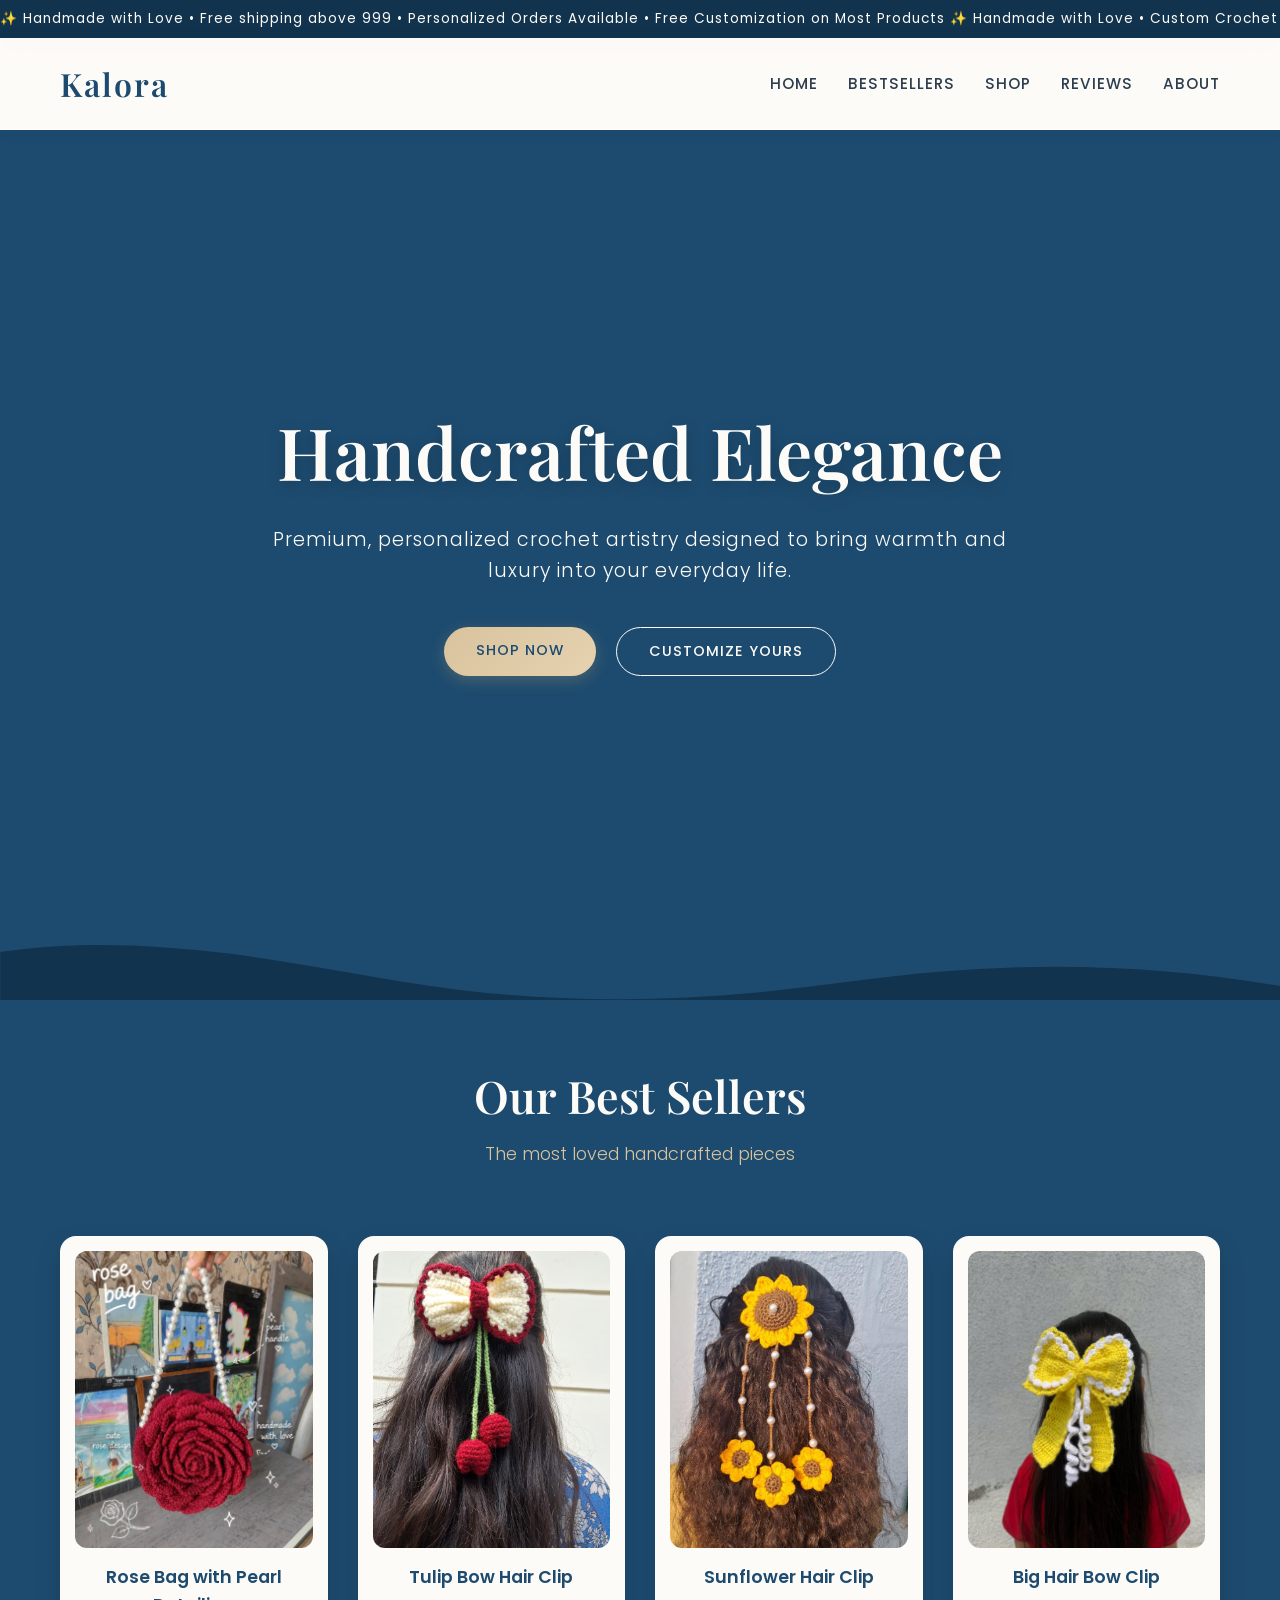
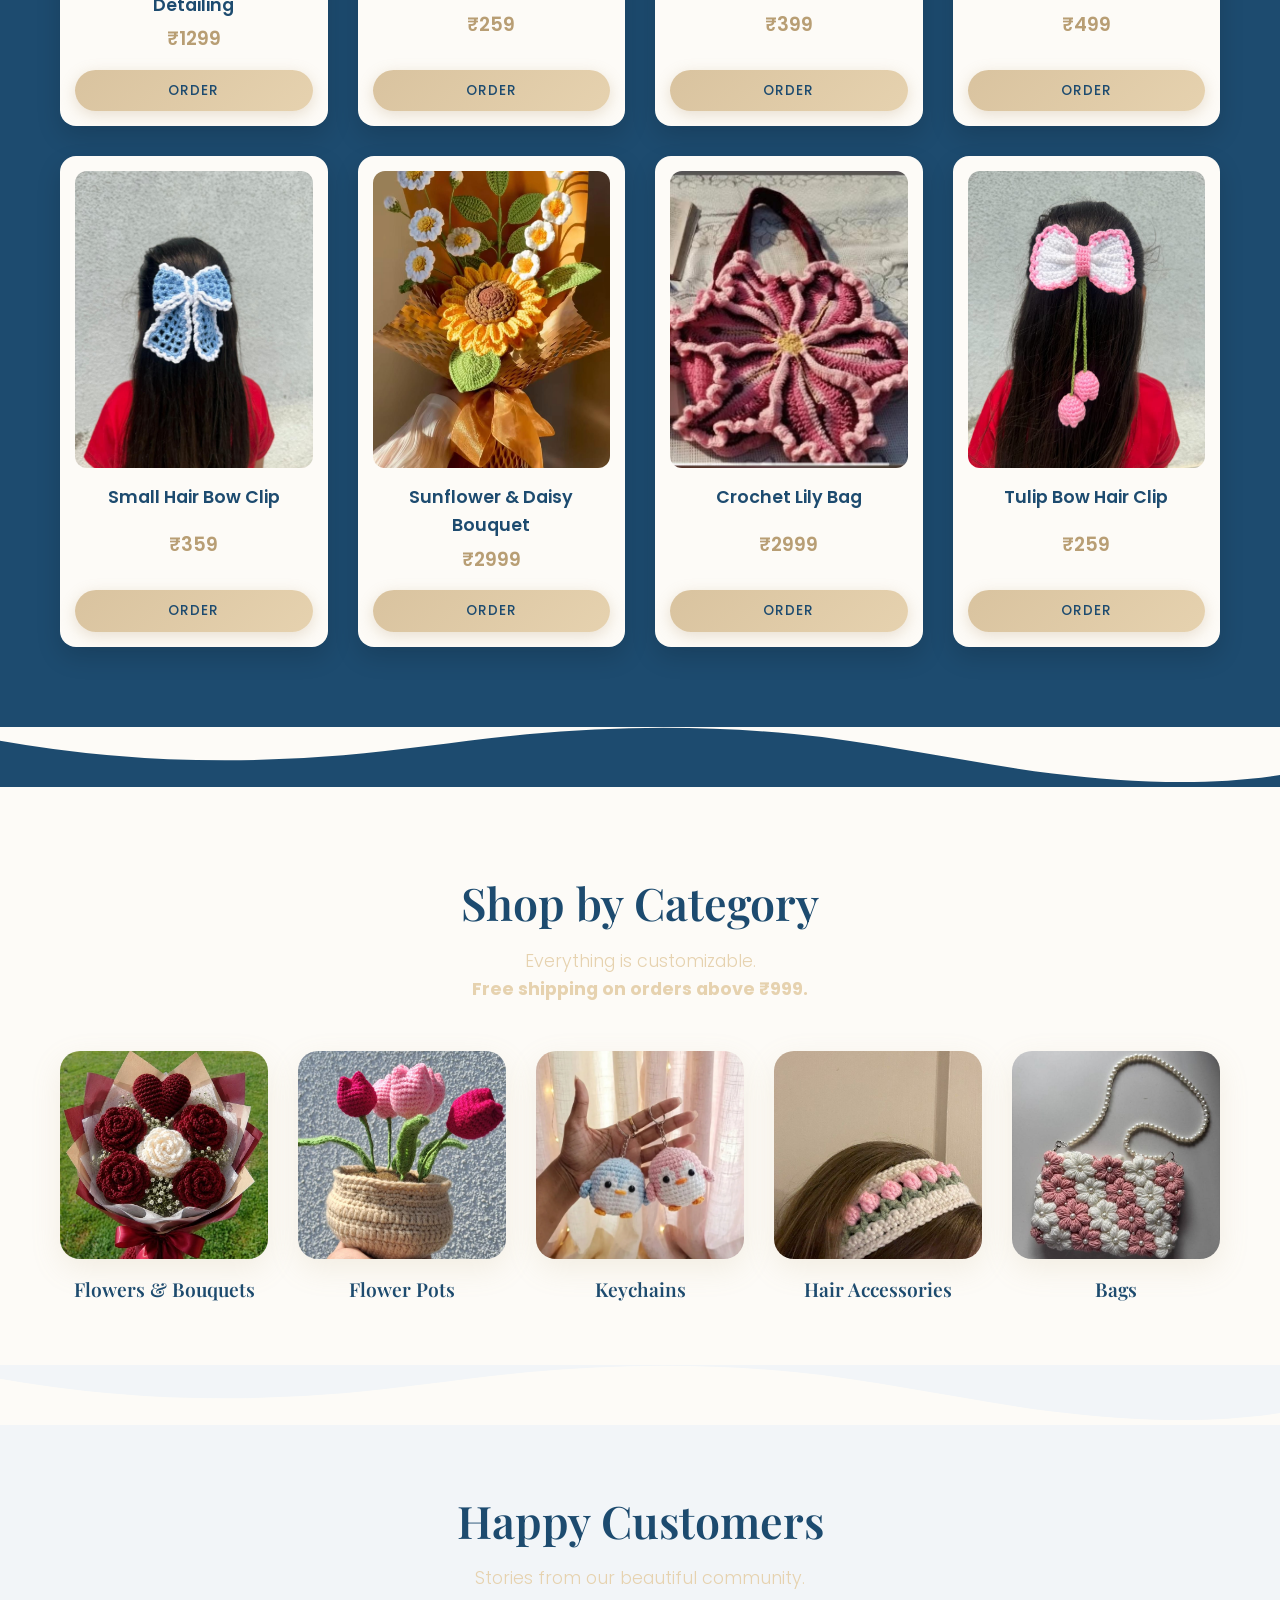
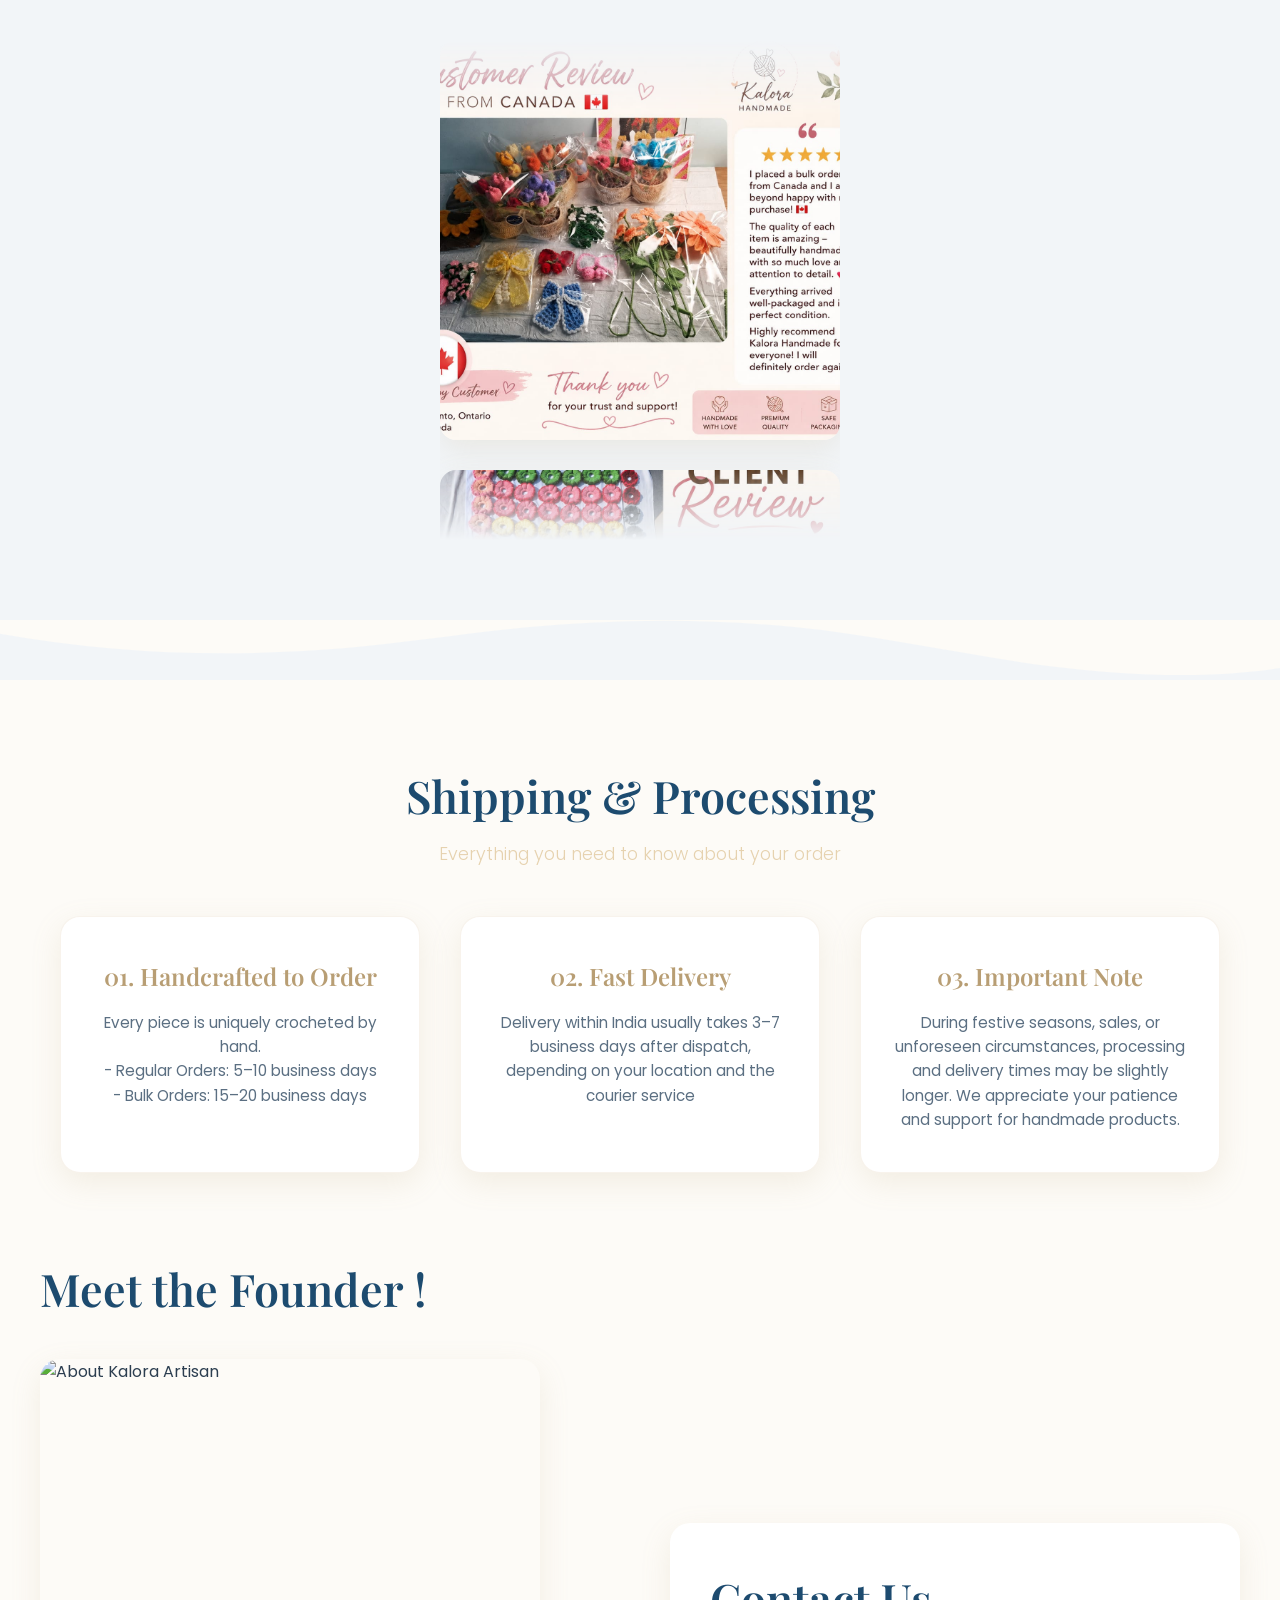
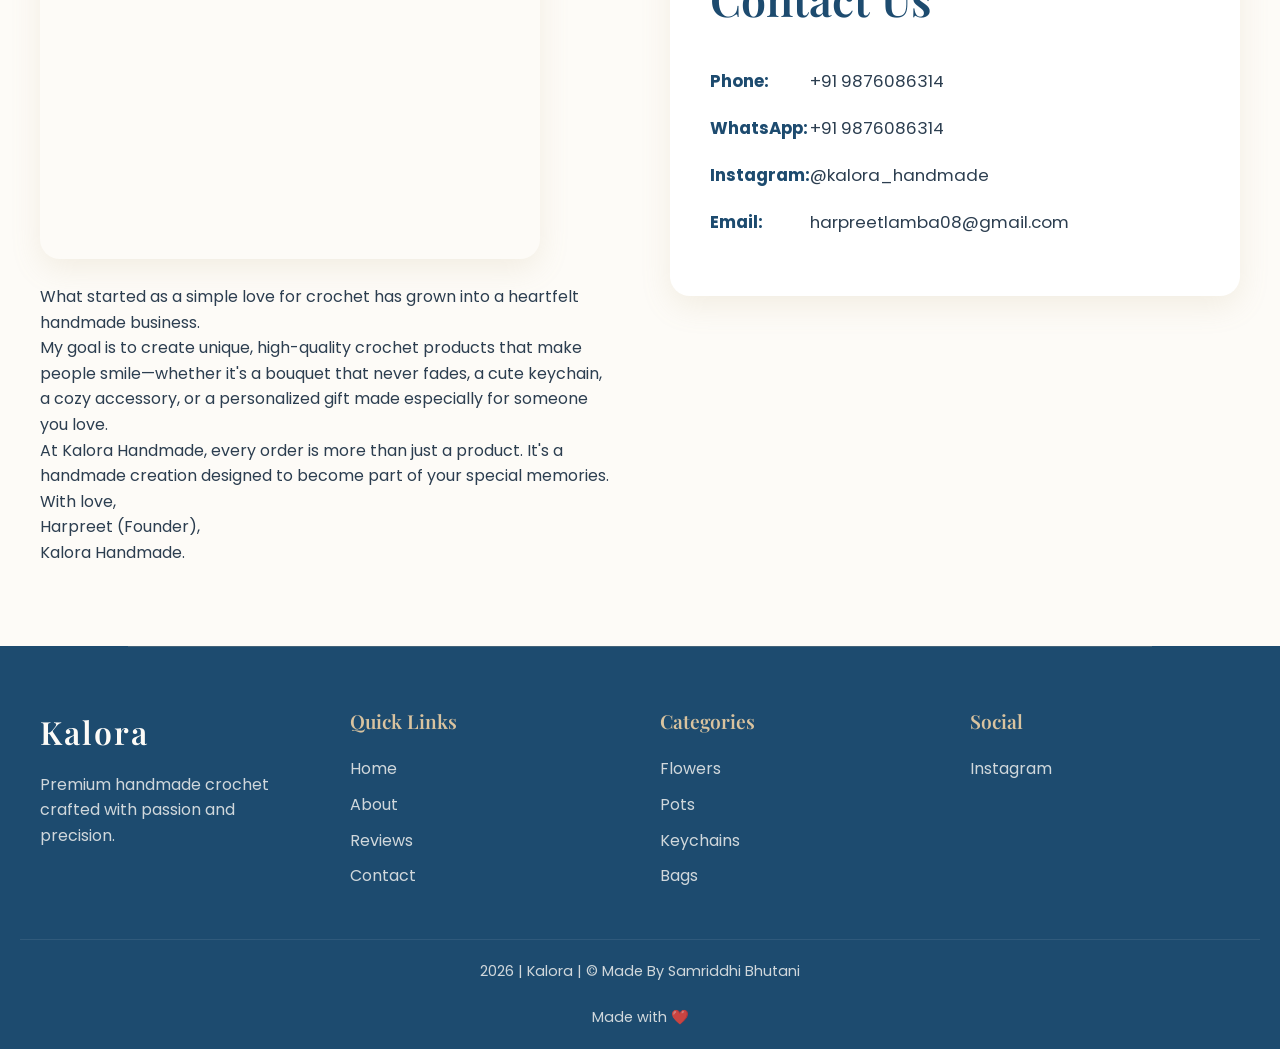
==== index.html @ cfc85c74 "Update about section image in index.html" ====
<!DOCTYPE html>
<html lang="en">
<head>
    <meta charset="UTF-8">
    <meta name="viewport" content="width=device-width, initial-scale=1.0">
    <title>Kalora | Luxury Handmade Crochet</title>
    <!-- Google Fonts -->
    <link rel="preconnect" href="https://fonts.googleapis.com">
    <link rel="preconnect" href="https://fonts.gstatic.com" crossorigin>
    <link href="https://fonts.googleapis.com/css2?family=Playfair+Display:ital,wght@0,400;0,600;0,700;1,400&family=Poppins:wght@300;400;500;600&display=swap" rel="stylesheet">
    <link rel="stylesheet" href="style.css">
</head>
<body>

    <!-- Marquee -->
    <div class="announcement-bar">
        <div class="marquee-content">
            ✨ Handmade with Love • Free shipping above 999 • Personalized Orders Available • Free Customization on Most Products ✨ Handmade with Love • Custom Crochet Gifts • Personalized Orders Available • Free Customization on Most Products ✨
        </div>
    </div>

    <!-- Navigation -->
    <header>
        <nav class="nav-container">
            <a href="index.html" class="logo">Kalora</a>
            <ul class="nav-links">
                <li><a href="index.html">Home</a></li>
                <li><a href="#best-sellers">Bestsellers</a></li>
                <li><a href="#collections">Shop</a></li>
                <li><a href="#reviews">Reviews</a></li>
                <li><a href="#about">About</a></li>
            </ul>
        </nav>
    </header>

    <!-- Hero Section -->
    <section class="hero">
        <div class="carousel">
            <div class="slide"><img src="rosestick.jpeg" alt="Handmade Crochet 1"></div>
            <div class="slide"><img src="turtlekey.jpeg" alt="Handmade Crochet 2"></div>
            <div class="slide"><img src="purse.jpeg" alt="Handmade Crochet 3"></div>
            <div class="slide"><img src="sunflowerdaisyboquet.jpeg" alt="Handmade Crochet 4"></div>
            <div class="slide"><img src="gajra.jpeg" alt="Handmade Crochet 5"></div>
            <div class="slide"><img src="bandana.jpeg" alt="Handmade Crochet 6"></div>
        </div>
        <div class="hero-content">
            <h1>Handcrafted Elegance</h1>
            <p>Premium, personalized crochet artistry designed to bring warmth and luxury into your everyday life.</p>
            <div class="hero-buttons">
                <a href="#collections" class="btn btn-primary">Shop Now</a>
                <a href="#contact" class="btn btn-secondary">Customize Yours</a>
            </div>
        </div>
    </section>

    <!-- Wave Divider 1 (Transitions to Bold Blue Background) -->
    <div class="wave-divider" style="background-color: var(--primary);">
        <svg xmlns="http://www.w3.org/2000/svg" viewBox="0 0 1200 120" preserveAspectRatio="none" style="transform: rotate(180deg);">
            <path d="M321.39,56.44c58-10.79,114.16-30.13,172-41.86,82.39-16.72,168.19-17.73,250.45-.39C823.78,31,906.67,72,985.66,92.83c70.05,18.48,146.53,26.09,214.34,3V0H0V27.35A600.21,600.21,0,0,0,321.39,56.44Z" class="shape-fill" style="fill: #12334e;"></path>
        </svg>
    </div>

    <!-- Best Sellers Section (Bold Background) -->
    <section id="best-sellers" class="best-sellers-wrapper">
        <h2 class="section-title">Our Best Sellers</h2>
        <p class="section-subtitle">The most loved handcrafted pieces</p>

        <div class="product-section">
            <div class="product-grid">
                
                <!-- Product 1 -->
                <div class="product-card">
                    <div class="product-img"><img src="pearlrosebag.jpeg" alt="Best Seller 1"></div>
                    <div class="product-info">
                        <h3>Rose Bag with Pearl Detailing</h3>
                        <p class="product-price">₹1299</p>
                        <a href="https://wa.me/919876086314?text=Hey!%20I%20would%20like%20to%20order%20Rose%20Bag%20with%20Pearl%20Detailing%20for%20%E2%82%B91299%0AHere%20are%20my%20details%3A%0AName%3A%20%0AAddress%3A%20%0AContact Number%3A%20%0AColor of Product%3A%20%0AAny Customizations Required%3A%20." target="_blank" class="btn btn-primary btn-order">Order</a>
                    </div>
                </div>

                <!-- Product 2 -->
                <div class="product-card">
                    <div class="product-img"><img src="tuliphairbow.jpeg" alt="Best Seller 2"></div>
                    <div class="product-info">
                        <h3>Tulip Bow Hair Clip</h3>
                        <p class="product-price">₹259</p>
                        <a href="https://wa.me/919876086314?text=Hey!%20I%20would%20like%20to%20order%20Tulip%20Bow%20Hair%20Clip%20for%20%E2%82%B9259.%0AHere%20are%20my%20details%3A%0AName%3A%20%0AAddress%3A%20%0AContact Number%3A%20%0AColor of Product%3A%20%0AAny Customizations Required%3A%20." target="_blank" class="btn btn-primary btn-order">Order</a>
                    </div>
                </div>

                <!-- Product 3 -->
                <div class="product-card">
                    <div class="product-img"><img src="sunflowerhair.jpeg" alt="Best Seller 3"></div>
                    <div class="product-info">
                        <h3>Sunflower Hair Clip</h3>
                        <p class="product-price">₹399</p>
                        <a href="https://wa.me/919876086314?text=Hey!%20I%20would%20like%20to%20order%20Sunflower%20Hair%20Clip%20for%20%E2%82%B9399.%0AHere%20are%20my%20details%3A%0AName%3A%20%0AAddress%3A%20%0AContact Number%3A%20%0AColor of Product%3A%20%0AAny Customizations Required%3A%20." target="_blank" class="btn btn-primary btn-order">Order</a>
                    </div>
                </div>

                <!-- Product 4 -->
                <div class="product-card">
                    <div class="product-img"><img src="bigbowkey.jpeg" alt="Best Seller 4"></div>
                    <div class="product-info">
                        <h3>Big Hair Bow Clip</h3>
                        <p class="product-price">₹499</p>
                        <a href="https://wa.me/919876086314?text=Hey!%20I%20would%20like%20to%20order%20Big Bow%20Hair Clip%20for%20%E2%82%B9499.%0AHere%20are%20my%20details%3A%0AName%3A%20%0AAddress%3A%20%0AContact Number%3A%20%0AColor of Product%3A%20%0AAny Customizations Required%3A%20." target="_blank" class="btn btn-primary btn-order">Order</a>
                    </div>
                </div>

                <!-- Product 5 -->
                <div class="product-card">
                    <div class="product-img"><img src="smallbowhair.jpeg" alt="Best Seller 5"></div>
                    <div class="product-info">
                        <h3>Small Hair Bow Clip</h3>
                        <p class="product-price">₹359</p>
                        <a href="https://wa.me/919876086314?text=Hey!%20I%20would%20like%20to%20order%20Small Bow%20Hair CLip%20for%20%E2%82%B9359.%0AHere%20are%20my%20details%3A%0AName%3A%20%0AAddress%3A%20%0AContact Number%3A%20%0AColor of Product%3A%20%0AAny Customizations Required%3A%20." target="_blank" class="btn btn-primary btn-order">Order</a>
                    </div>
                </div>

                <!-- Product 6 -->
                <div class="product-card">
                    <div class="product-img"><img src="sunflowerdaisyboquet.jpeg" alt="Best Seller 6"></div>
                    <div class="product-info">
                        <h3>Sunflower & Daisy Bouquet</h3>
                        <p class="product-price">₹2999</p>
                        <a href="https://wa.me/919876086314?text=Hey!%20I%20would%20like%20to%20order%20Sunflower%20and%20Daisy%20Bouquet%20for%20%E2%82%B92999.%0AHere%20are%20my%20details%3A%0AName%3A%20%0AAddress%3A%20%0AContact Number%3A%20%0AColor of Product%3A%20%0AAny Customizations Required%3A%20." target="_blank" class="btn btn-primary btn-order">Order</a>
                    </div>
                </div>

                <!-- Product 7 -->
                <div class="product-card">
                    <div class="product-img"><img src="lilybag.jpeg" alt="Best Seller 7"></div>
                    <div class="product-info">
                        <h3>Crochet Lily Bag</h3>
                        <p class="product-price">₹2999</p>
                        <a href="https://wa.me/919876086314?text=Hey!%20I%20would%20like%20to%20order%20Lily%20Bag%20for%20%E2%82%B92999.%0AHere%20are%20my%20details%3A%0AName%3A%20%0AAddress%3A%20%0AContact Number%3A%20%0AColor of Product%3A%20%0AAny Customizations Required%3A%20." target="_blank" class="btn btn-primary btn-order">Order</a>
                    </div>
                </div>

                <!-- Product 8 -->
                <div class="product-card">
                    <div class="product-img"><img src="tulipbowhair.jpeg" alt="Best Seller 8"></div>
                    <div class="product-info">
                        <h3>Tulip Bow Hair Clip</h3>
                        <p class="product-price">₹259</p>
                        <a href="https://wa.me/919876086314?text=Hey!%20I%20would%20like%20to%20order%20Tulip Bow%20Hair Clip%20for%20%E2%82%B9259.%0AHere%20are%20my%20details%3A%0AName%3A%20%0AAddress%3A%20%0AContact Number%3A%20%0AColor of Product%3A%20%0AAny Customizations Required%3A%20." target="_blank" class="btn btn-primary btn-order">Order</a>
                    </div>
                </div>

            </div>
        </div>
    </section>

    <!-- Wave Divider 2 (Transitions to White Background) -->
    <div class="wave-divider wave-divider-light" style="background-color: var(--primary);">
        <svg xmlns="http://www.w3.org/2000/svg" viewBox="0 0 1200 120" preserveAspectRatio="none">
            <path d="M321.39,56.44c58-10.79,114.16-30.13,172-41.86,82.39-16.72,168.19-17.73,250.45-.39C823.78,31,906.67,72,985.66,92.83c70.05,18.48,146.53,26.09,214.34,3V0H0V27.35A600.21,600.21,0,0,0,321.39,56.44Z" class="shape-fill"></path>
        </svg>
    </div>

    <!-- Collections Section -->
    <section id="collections" class="collections">
        <h2 class="section-title">Shop by Category</h2>
        <p class="section-subtitle">Everything is customizable.<br>
            <b>Free shipping on orders above ₹999.</b>
        </p>
        
        <div class="collection-grid">
            <a href="flowers.html" class="category-card">
                <div class="category-img-wrap"><img src="roseboquet.jpeg" alt="Flowers & Bouquets"></div>
                <h3>Flowers & Bouquets</h3>
            </a>
            <a href="pots.html" class="category-card">
                <div class="category-img-wrap"><img src="tulippot.jpeg" alt="Flower Pots"></div>
                <h3>Flower Pots</h3>
            </a>
            <a href="keychains.html" class="category-card">
                <div class="category-img-wrap"><img src="penguinkey.jpeg" alt="Keychains"></div>
                <h3>Keychains</h3>
            </a>
            <a href="hair.html" class="category-card">
                <div class="category-img-wrap"><img src="tulipheadband.jpeg" alt="Hair Accessories"></div>
                <h3>Hair Accessories</h3>
            </a>
            <a href="bags.html" class="category-card">
                <div class="category-img-wrap"><img src="puffflowerbag.jpeg" alt="Bags"></div>
                <h3>Bags</h3>
            </a>
        </div>
    </section>

    <!-- Wave Divider 3 (Transitions to Tinted Background) -->
    <div class="wave-divider" style="background-color: var(--bg-color);">
        <svg xmlns="http://www.w3.org/2000/svg" viewBox="0 0 1200 120" preserveAspectRatio="none">
            <path d="M321.39,56.44c58-10.79,114.16-30.13,172-41.86,82.39-16.72,168.19-17.73,250.45-.39C823.78,31,906.67,72,985.66,92.83c70.05,18.48,146.53,26.09,214.34,3V0H0V27.35A600.21,600.21,0,0,0,321.39,56.44Z" class="shape-fill" style="fill: var(--bg-tint);"></path>
        </svg>
    </div>

    <!-- Reviews Section (Images Only) -->
    <section id="reviews" class="reviews-wrapper">
        <h2 class="section-title">Happy Customers</h2>
        <p class="section-subtitle">Stories from our beautiful community.</p>
        
        <div class="reviews-container">
            <!-- Doubled track for infinite smooth scrolling -->
            <div class="reviews-track">
                <div class="review-card"><img src="review1.jpeg" alt="Customer Review 1"></div>
                <div class="review-card"><img src="review2.jpeg" alt="Customer Review 2"></div>
                <div class="review-card"><img src="review3.jpeg" alt="Customer Review 3"></div>
                <div class="review-card"><img src="review4.jpeg" alt="Customer Review 4"></div>
                <div class="review-card"><img src="review5.jpeg" alt="Customer Review 5"></div>
                <!-- Duplicate set for seamless infinite loop -->
                <div class="review-card"><img src="review1.jpeg" alt="Customer Review 1"></div>
                <div class="review-card"><img src="review2.jpeg" alt="Customer Review 2"></div>
                <div class="review-card"><img src="review3.jpeg" alt="Customer Review 3"></div>
                <div class="review-card"><img src="review4.jpeg" alt="Customer Review 4"></div>
                <div class="review-card"><img src="review5.jpeg" alt="Customer Review 5"></div>            </div>
        </div>
    </section>

    <!-- Wave Divider 4 (Transitions back to White) -->
    <div class="wave-divider wave-divider-light" style="background-color: var(--bg-tint);">
        <svg xmlns="http://www.w3.org/2000/svg" viewBox="0 0 1200 120" preserveAspectRatio="none">
            <path d="M321.39,56.44c58-10.79,114.16-30.13,172-41.86,82.39-16.72,168.19-17.73,250.45-.39C823.78,31,906.67,72,985.66,92.83c70.05,18.48,146.53,26.09,214.34,3V0H0V27.35A600.21,600.21,0,0,0,321.39,56.44Z" class="shape-fill"></path>
        </svg>
    </div>

    <!-- Shipping & Processing Info Section -->
    <section id="shipping-info" class="shipping-wrapper">
        <h2 class="section-title">Shipping & Processing</h2>
        <p class="section-subtitle">Everything you need to know about your order</p>
        
        <div class="shipping-grid">
            <div class="shipping-card">
                <h3>01. Handcrafted to Order</h3>
                <p>Every piece is uniquely crocheted by hand.</p>
                <p>
                  - Regular Orders: 5–10 business days <br>
                  - Bulk Orders: 15–20 business days
                </p>
            </div>
            <div class="shipping-card">
                <h3>02. Fast Delivery</h3>
                <p>Delivery within India usually takes 3–7 business days after dispatch, depending on your location and the courier service</p>
            </div>
            <div class="shipping-card">
                <h3>03. Important Note</h3>
                <p>During festive seasons, sales, or unforeseen circumstances, processing and delivery times may be slightly longer. We appreciate your patience and support for handmade products.</p>
            </div>
        </div>
    </section>

    <!-- About & Contact Section -->
    <section class="about-contact-wrapper">
        <div class="about-contact">
            <div id="about" class="about-content">
                <h2 class="section-title" style="text-align: left;">Meet the Founder ! </h2>
                <br>
                <div class="about-img">
                    <img src="about.jpeg" alt="About Kalora Artisan">
                </div>
                <br>
                <p>What started as a simple love for crochet has grown into a heartfelt handmade business. <br>            
                My goal is to create unique, high-quality crochet products that make people smile—whether it's a bouquet that never fades,
                a cute keychain, a cozy accessory, or a personalized gift made especially for someone you love.<br> </p>
                
                <p>At Kalora Handmade, every order is more than just a product. 
                It's a handmade creation designed to become part of your special memories.</p>
                
                <p>With love, <br>
                    Harpreet (Founder), <br>
                     Kalora Handmade.</p>
            </div>

            <div id="contact" class="contact-info">
                <h2 class="section-title" style="text-align: left;">Contact Us</h2>
                <br>
                <div class="contact-item">
                    <strong>Phone:</strong> +91 9876086314
                </div>
                <div class="contact-item">
                    <strong>WhatsApp:</strong> +91 9876086314
                </div>
                <div class="contact-item">
                    <strong>Instagram:</strong> @kalora_handmade
                </div>
                <div class="contact-item">
                    <strong>Email:</strong> harpreetlamba08@gmail.com
                </div>
            </div>
        </div>
    </section>

    <!-- Footer -->
    <footer>
        <div class="footer-top"></div>
        <div class="footer-grid">
            <div class="footer-col">
                <h3 class="logo" style="color: var(--bg-color);">Kalora</h3>
                <p style="margin-top: 15px; opacity: 0.8;">Premium handmade crochet crafted with passion and precision.</p>
            </div>
            <div class="footer-col">
                <h4>Quick Links</h4>
                <ul>
                    <li><a href="index.html">Home</a></li>
                    <li><a href="#about">About</a></li>
                    <li><a href="#reviews">Reviews</a></li>
                    <li><a href="#contact">Contact</a></li>
                </ul>
            </div>
            <div class="footer-col">
                <h4>Categories</h4>
                <ul>
                    <li><a href="flowers.html">Flowers</a></li>
                    <li><a href="pots.html">Pots</a></li>
                    <li><a href="keychains.html">Keychains</a></li>
                    <li><a href="bags.html">Bags</a></li>
                </ul>
            </div>
            <div class="footer-col">
                <h4>Social</h4>
                <ul>
                    <li><a href="https://www.instagram.com/kalora_handmade/">Instagram</a></li>
                </ul>
            </div>
        </div>
        <div class="footer-bottom">
            2026 | Kalora | &copy; Made By Samriddhi Bhutani <br><br> Made with ❤️
        </div>
    </footer>

</body>
</html>
---- style.css ----
/* ==========================================================================
   KALORA - LUXURY HANDMADE CROCHET
   ========================================================================== */

/* --- CSS VARIABLES --- */
:root {
  /* Brand Colors */
  --primary: #1D4B6F;
  --primary-soft: #2c6491;
  --bg-color: #FDFBF7; /* Soft warm white */
  --bg-tint: #F2F5F8; /* Soft blue tint */
  --accent-warm: #D9C39F;
  --accent-soft: #E6D2AF;
  --gold-shadow: #B89E74;
  
  /* Text */
  --text-dark: #2C3E50;
  --text-muted: #5b6f82;
  
  /* Typography */
  --font-heading: 'Playfair Display', serif;
  --font-body: 'Poppins', sans-serif;
  
  /* Utilities */
  --glass-bg: rgba(253, 251, 247, 0.85);
  --glass-border: rgba(255, 255, 255, 0.6);
  --shadow-soft: 0 10px 30px rgba(184, 158, 116, 0.15);
  --shadow-hover: 0 15px 40px rgba(29, 75, 111, 0.25);
  --transition: all 0.4s cubic-bezier(0.25, 0.8, 0.25, 1);
}

/* --- RESET & ACCESSIBILITY --- */
* {
  margin: 0;
  padding: 0;
  box-sizing: border-box;
}

html {
  scroll-behavior: smooth;
}

body {
  font-family: var(--font-body);
  background-color: var(--bg-color);
  color: var(--text-dark);
  line-height: 1.6;
  overflow-x: hidden;
}

a {
  text-decoration: none;
  color: inherit;
  transition: var(--transition);
}

ul {
  list-style: none;
}

img {
  max-width: 100%;
  display: block;
  object-fit: cover;
}

/* --- TYPOGRAPHY --- */
h1, h2, h3, h4, h5, .logo {
  font-family: var(--font-heading);
  color: var(--primary);
  font-weight: 600;
}

.section-title {
  text-align: center;
  font-size: 2.8rem;
  margin-bottom: 0.5rem;
}

.section-subtitle {
  text-align: center;
  font-size: 1.1rem;
  color: var(--accent-soft);
  margin-bottom: 3rem;
  font-weight: 300;
}

/* --- BUTTONS --- */
.btn {
  display: inline-block;
  padding: 12px 32px;
  border-radius: 50px;
  font-family: var(--font-body);
  font-weight: 500;
  letter-spacing: 1px;
  text-transform: uppercase;
  font-size: 0.9rem;
  cursor: pointer;
  transition: var(--transition);
  position: relative;
  overflow: hidden;
  z-index: 1;
  border: none;
  text-align: center;
}

.btn-primary {
  background: linear-gradient(135deg, var(--accent-warm), var(--accent-soft));
  color: var(--primary);
  box-shadow: 0 4px 15px rgba(184, 158, 116, 0.3);
}

.btn-primary:hover {
  transform: translateY(-3px) scale(1.02);
  box-shadow: 0 8px 25px rgba(184, 158, 116, 0.5);
  color: var(--primary);
}

.btn-secondary {
  background: transparent;
  color: var(--bg-color);
  border: 1px solid var(--bg-color);
  backdrop-filter: blur(5px);
}

.btn-secondary:hover {
  background: var(--bg-color);
  color: var(--primary);
}

/* --- TOP ANNOUNCEMENT BAR --- */
.announcement-bar {
  background-color: #12334e;
  color: var(--bg-color);
  padding: 8px 0;
  font-size: 0.85rem;
  letter-spacing: 1px;
  overflow: hidden;
  position: relative;
  white-space: nowrap;
}

.marquee-content {
  display: inline-block;
  animation: marquee 20s linear infinite;
}

@keyframes marquee {
  0% { transform: translateX(100%); }
  100% { transform: translateX(-100%); }
}

/* --- NAVIGATION --- */
header {
  position: sticky;
  top: 0;
  width: 100%;
  z-index: 1000;
  background: var(--glass-bg);
  backdrop-filter: blur(12px);
  -webkit-backdrop-filter: blur(12px);
  border-bottom: 1px solid var(--glass-border);
  box-shadow: 0 2px 20px rgba(0,0,0,0.03);
}

.nav-container {
  max-width: 1200px;
  margin: 0 auto;
  padding: 20px;
  display: flex;
  justify-content: space-between;
  align-items: center;
}

.logo {
  font-size: 2rem;
  letter-spacing: 2px;
}

.nav-links {
  display: flex;
  gap: 30px;
}

.nav-links li a {
  font-size: 0.95rem;
  font-weight: 500;
  text-transform: uppercase;
  letter-spacing: 1px;
  position: relative;
}

.nav-links li a::after {
  content: '';
  position: absolute;
  width: 0;
  height: 1px;
  bottom: -4px;
  left: 0;
  background-color: var(--primary);
  transition: var(--transition);
}

.nav-links li a:hover::after {
  width: 100%;
}

/* --- SECTION DIVIDERS (WAVES) --- */
.wave-divider {
  position: relative;
  width: 100%;
  overflow: hidden;
  line-height: 0;
}

.wave-divider svg {
  position: relative;
  display: block;
  width: calc(100% + 1.3px);
  height: 60px;
}

.wave-divider .shape-fill {
  fill: var(--primary);
}

.wave-divider-light .shape-fill {
  fill: var(--bg-color);
}

/* --- HERO SECTION --- */
.hero {
  position: relative;
  height: 90vh;
  min-height: 600px;
  overflow: hidden;
  display: flex;
  align-items: center;
  justify-content: center;
  background-color: var(--primary);
}

.carousel {
  position: absolute;
  top: 0; left: 0; width: 100%; height: 100%;
  z-index: 1;
}

.slide {
  position: absolute; top: 0; left: 0; width: 100%; height: 100%;
  opacity: 0;
  animation: fade-slide 9s infinite;
}

.slide img { width: 100%; height: 100%; object-fit: cover; }

.slide::after {
  content: '';
  position: absolute; top: 0; left: 0; width: 100%; height: 100%;
  
}

.slide:nth-child(1) { animation-delay: 0s; }
.slide:nth-child(2) { animation-delay: 3s; }
.slide:nth-child(3) { animation-delay: 6s; }
.slide:nth-child(4) { animation-delay: 9s; }
.slide:nth-child(5) { animation-delay: 12s; }
.slide:nth-child(6) { animation-delay: 15s; }

@keyframes fade-slide {
  0% { opacity: 0; transform: scale(1.05); }
  5% { opacity: 1; transform: scale(1.04); }
  33% { opacity: 1; transform: scale(1.02); }
  38% { opacity: 0; transform: scale(1); }
  100% { opacity: 0; }
}

.hero-content {
  position: relative;
  z-index: 2;
  text-align: center;
  color: var(--bg-color);
  max-width: 800px;
  padding: 0 20px;
}

.hero-content h1 {
  font-size: 4.5rem;
  color: var(--bg-color);
  margin-bottom: 1rem;
  text-shadow: 0 4px 15px rgba(0,0,0,0.2);
}

.hero-content p {
  font-size: 1.2rem;
  font-weight: 300;
  margin-bottom: 2.5rem;
  letter-spacing: 1px;
}

.hero-buttons {
  display: flex; gap: 20px; justify-content: center;
}

/* --- BEST SELLERS (BOLD SECTION) --- */
.best-sellers-wrapper {
  background-color: var(--primary);
  padding: 60px 0 20px;
}

.best-sellers-wrapper .section-title,
.best-sellers-wrapper .section-subtitle {
  color: var(--bg-color);
}

.best-sellers-wrapper .section-subtitle {
  color: var(--accent-warm);
}

.product-section {
  padding: 20px 20px 60px;
  max-width: 1200px;
  margin: 0 auto;
}

.product-grid {
  display: grid;
  grid-template-columns: repeat(4, 1fr);
  gap: 30px;
}

.product-card {
  background: var(--bg-color);
  border-radius: 16px;
  padding: 15px;
  box-shadow: 0 10px 25px rgba(0,0,0,0.15);
  transition: var(--transition);
  display: flex;
  flex-direction: column;
  position: relative;
  z-index: 2;
}

.product-card:hover {
  transform: translateY(-8px);
  box-shadow: 0 15px 35px rgba(0,0,0,0.3);
}

.product-img {
  border-radius: 12px;
  overflow: hidden;
  aspect-ratio: 4/5;
  margin-bottom: 15px;
  position: relative;
}

.product-img img {
  width: 100%;
  height: 100%;
  transition: var(--transition);
}

.product-card:hover .product-img img {
  transform: scale(1.08);
}

.product-info {
  text-align: center;
  flex-grow: 1;
  display: flex;
  flex-direction: column;
  justify-content: space-between;
}

.product-info h3 {
  font-family: var(--font-body);
  font-size: 1.1rem;
  color: var(--primary);
  margin-bottom: 5px;
}

.product-price {
  color: var(--gold-shadow);
  font-weight: 600;
  font-size: 1.2rem;
  margin-bottom: 15px;
}

.btn-order {
  width: 100%;
  padding: 10px;
  font-size: 0.85rem;
}

/* --- COLLECTIONS --- */
.collections {
  padding: 80px 20px 40px;
  max-width: 1200px;
  margin: 0 auto;
  background-color: var(--bg-color);
}

.collection-grid {
  display: flex;
  gap: 30px;
  padding-bottom: 20px;
}

.category-card {
  flex: 1;
  text-align: center;
  cursor: pointer;
}

.category-img-wrap {
  position: relative;
  border-radius: 20px;
  overflow: hidden;
  aspect-ratio: 1;
  margin-bottom: 15px;
  box-shadow: var(--shadow-soft);
  transition: var(--transition);
}

.category-img-wrap img {
  width: 100%;
  height: 100%;
  transition: var(--transition);
}

.category-card:hover .category-img-wrap {
  transform: translateY(-10px);
  box-shadow: var(--shadow-hover);
}

.category-card:hover .category-img-wrap img {
  transform: scale(1.1);
}

.category-card h3 {
  font-size: 1.2rem;
  transition: var(--transition);
}

.category-card:hover h3 {
  color: var(--gold-shadow);
}

/* --- REVIEWS (IMAGES ONLY) --- */
.reviews-wrapper {
  background-color: var(--bg-tint);
  padding: 60px 0 80px;
}

.reviews-container {
  max-width: 400px;
  margin: 0 auto;
  height: 500px;
  overflow: hidden;
  position: relative;
  -webkit-mask-image: linear-gradient(to bottom, transparent, black 15%, black 85%, transparent);
  mask-image: linear-gradient(to bottom, transparent, black 15%, black 85%, transparent);
}

.reviews-track {
  display: flex;
  flex-direction: column;
  gap: 30px;
  animation: scroll-vertical 20s linear infinite;
}

.reviews-track:hover {
  animation-play-state: paused;
}

.review-card {
  border-radius: 16px;
  overflow: hidden;
  box-shadow: var(--shadow-soft);
  transition: var(--transition);
  cursor: pointer;
}

.review-card img {
  width: 100%;
  height: auto;
  aspect-ratio: 1/1;
  object-fit: cover;
  display: block;
}

.review-card:hover {
  transform: scale(1.03);
  box-shadow: var(--shadow-hover);
}

@keyframes scroll-vertical {
  0% { transform: translateY(0); }
  100% { transform: translateY(-50%); }
}

/* --- SHIPPING & PROCESSING INFO --- */
.shipping-wrapper {
  padding: 80px 20px 40px;
  background-color: var(--bg-color);
  max-width: 1200px;
  margin: 0 auto;
}

.shipping-grid {
  display: grid;
  grid-template-columns: repeat(3, 1fr);
  gap: 40px;
  margin-top: 40px;
}

.shipping-card {
  background: #fff;
  padding: 40px 30px;
  border-radius: 20px;
  text-align: center;
  box-shadow: var(--shadow-soft);
  border: 1px solid rgba(217, 195, 159, 0.2);
  transition: var(--transition);
}

.shipping-card:hover {
  transform: translateY(-8px);
  box-shadow: var(--shadow-hover);
}

.shipping-card h3 {
  color: var(--gold-shadow);
  font-family: var(--font-heading);
  font-size: 1.5rem;
  margin-bottom: 15px;
}

.shipping-card p {
  color: var(--text-muted);
  font-size: 0.95rem;
}

/* --- ABOUT & CONTACT --- */
.about-contact-wrapper {
  background-color: var(--bg-color);
  padding: 40px 20px 80px;
}

.about-contact {
  max-width: 1200px;
  margin: 0 auto;
  display: grid;
  grid-template-columns: 1fr 1fr;
  gap: 60px;
  align-items: center;
}

.about-img {
  border-radius: 20px;
  overflow: hidden;
  box-shadow: var(--shadow-soft);
  position: relative;
  height: 500px;
  width: 500px;
}

.about-img::after {
  content: '';
  position: absolute;
  top: 0; left: 0; right: 0; bottom: 0;
  border: 2px solid var(--accent-warm);
  border-radius: 20px;
  transform: translate(15px, 15px);
  z-index: -1;
}

.contact-info {
  background: #fff;
  padding: 40px;
  border-radius: 20px;
  box-shadow: var(--shadow-soft);
}

.contact-item {
  display: flex;
  align-items: center;
  margin-bottom: 20px;
  font-size: 1.05rem;
}

.contact-item strong {
  color: var(--primary);
  width: 100px;
}

/* --- FOOTER --- */
footer {
  background-color: var(--primary);
  color: var(--bg-color);
  padding: 60px 20px 20px;
  position: relative;
}

.footer-top {
  border-top: 1px solid rgba(217, 195, 159, 0.2);
  position: absolute;
  top: 0; left: 10%; right: 10%;
}

.footer-grid {
  max-width: 1200px;
  margin: 0 auto;
  display: grid;
  grid-template-columns: repeat(4, 1fr);
  gap: 40px;
  margin-bottom: 40px;
}

.footer-col h4 {
  color: var(--accent-warm);
  margin-bottom: 20px;
  font-size: 1.2rem;
}

.footer-col ul li {
  margin-bottom: 10px;
}

.footer-col ul li a {
  opacity: 0.8;
}

.footer-col ul li a:hover {
  opacity: 1;
  color: var(--accent-warm);
  padding-left: 5px;
}

.footer-bottom {
  text-align: center;
  padding-top: 20px;
  border-top: 1px solid rgba(255,255,255,0.1);
  font-size: 0.9rem;
  opacity: 0.8;
}

/* --- RESPONSIVE DESIGN --- */
@media (max-width: 992px) {
  .hero-content h1 { font-size: 3.5rem; }
  .product-grid { grid-template-columns: repeat(3, 1fr); }
  .footer-grid { grid-template-columns: repeat(2, 1fr); }
  .shipping-grid { grid-template-columns: repeat(3, 1fr); }
}

@media (max-width: 768px) {
  .nav-links { display: none; }
  
  .hero-content h1 { font-size: 2.8rem; }
  .hero-content p { font-size: 1rem; }
  .hero-buttons { flex-direction: column; }
  
  .collection-grid {
    overflow-x: auto;
    scroll-snap-type: x mandatory;
    -webkit-overflow-scrolling: touch;
    flex-wrap: nowrap;
    padding-bottom: 30px;
  }
  
  .collection-grid::-webkit-scrollbar { display: none; }
  
  .category-card {
    min-width: 45%;
    flex: 0 0 45%;
    scroll-snap-align: start;
  }

  .product-grid { grid-template-columns: repeat(2, 1fr); gap: 15px; }
  .shipping-grid { grid-template-columns: 1fr; gap: 20px; }
  
  .about-contact { grid-template-columns: 1fr; gap: 40px; }
}

@media (max-width: 480px) {
  .category-card { min-width: 60%; flex: 0 0 60%; }
  .footer-grid { grid-template-columns: 1fr; text-align: center; }
  .contact-item { flex-direction: column; align-items: flex-start; }
}

/* --- SCROLL REVEAL ANIMATION (BEST SELLERS) --- */

/* 1. Define the slide-up keyframes */
@keyframes slideUpOnScroll {
  0% {
    opacity: 0;
    transform: translateY(80px); /* Starts 80px lower */
  }
  100% {
    opacity: 1;
    transform: translateY(0); /* Rests at normal position */
  }
}

/* 2. Apply the scroll-driven animation specifically to Best Seller cards */
@supports (animation-timeline: view()) {
  #best-sellers .product-card {
    /* Bind the animation to the element */
    animation: slideUpOnScroll linear both;
    
    /* Link the animation strictly to the scroll timeline */
    animation-timeline: view();
    
    /* Control exactly when it starts and ends during scroll */
    /* Starts fading in when it enters the viewport, finishes when it's 25% visible */
    animation-range: entry 5% cover 25%; 
  }
}
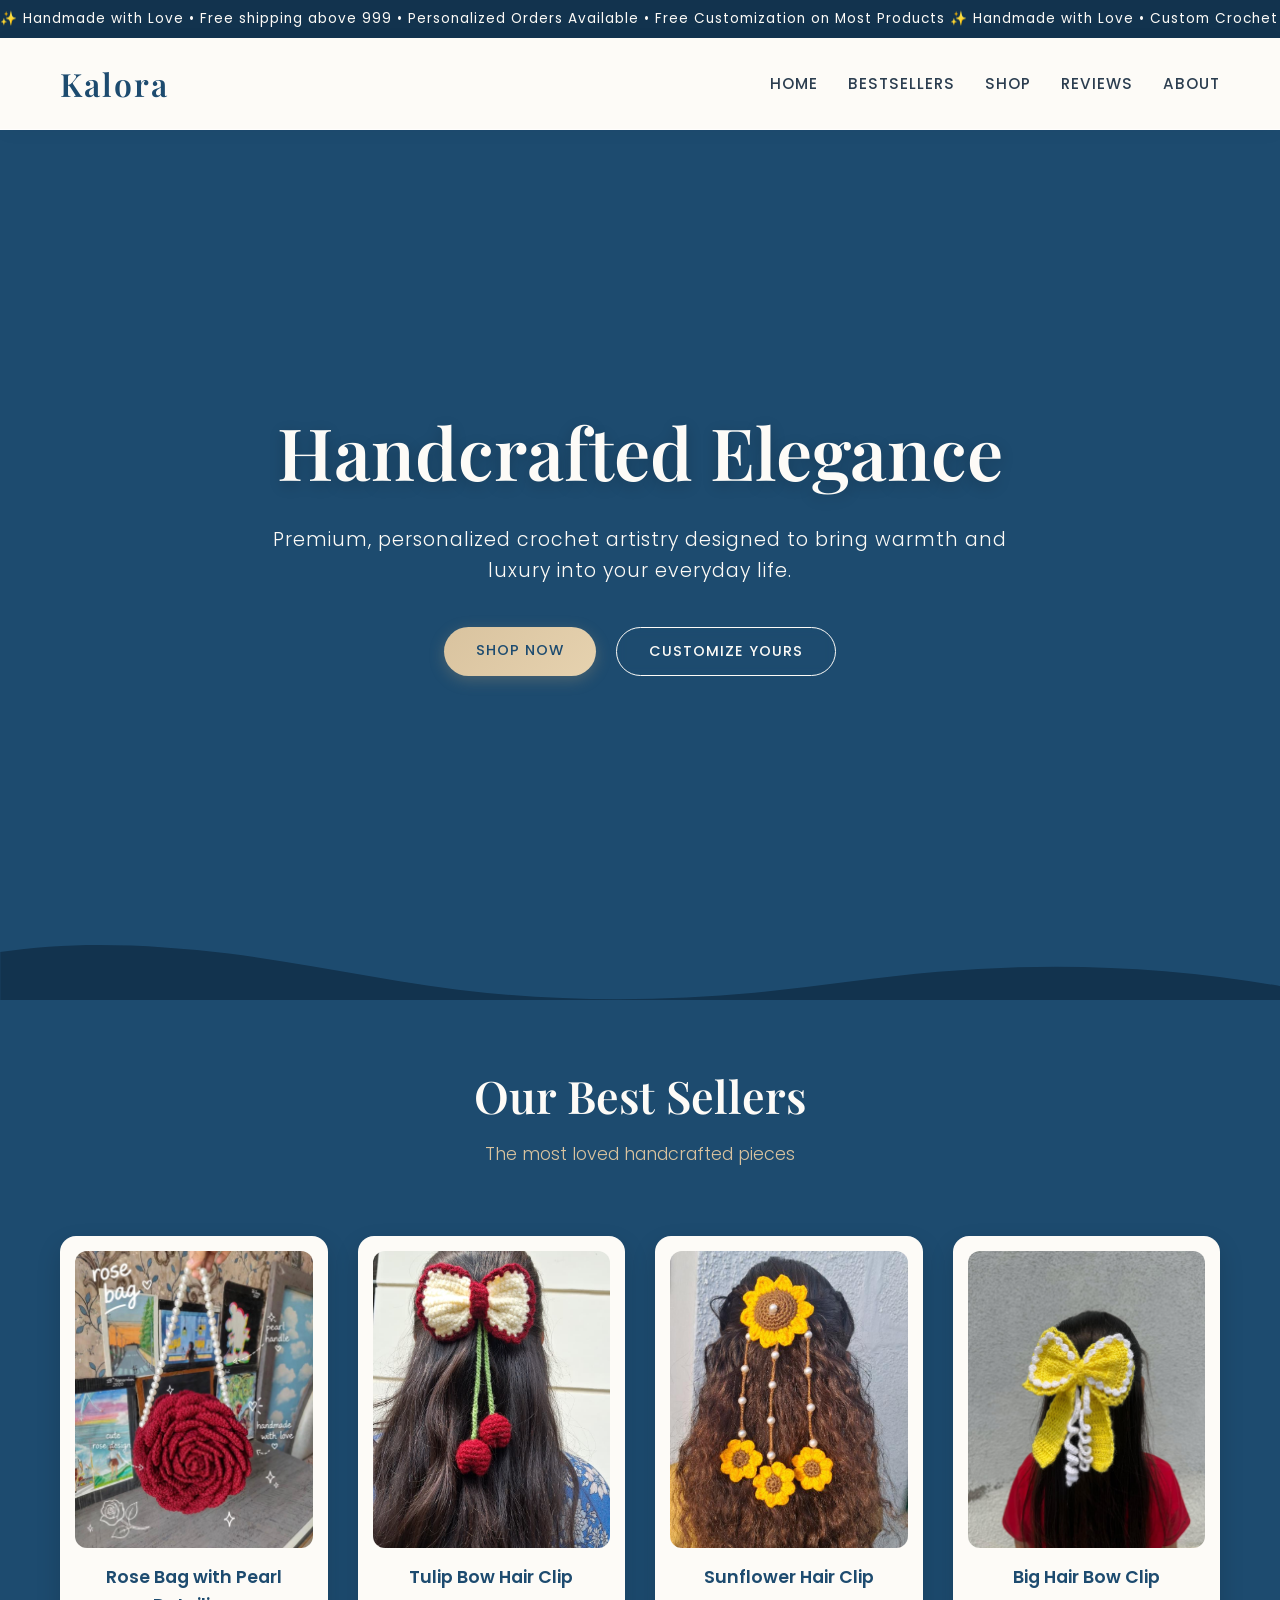
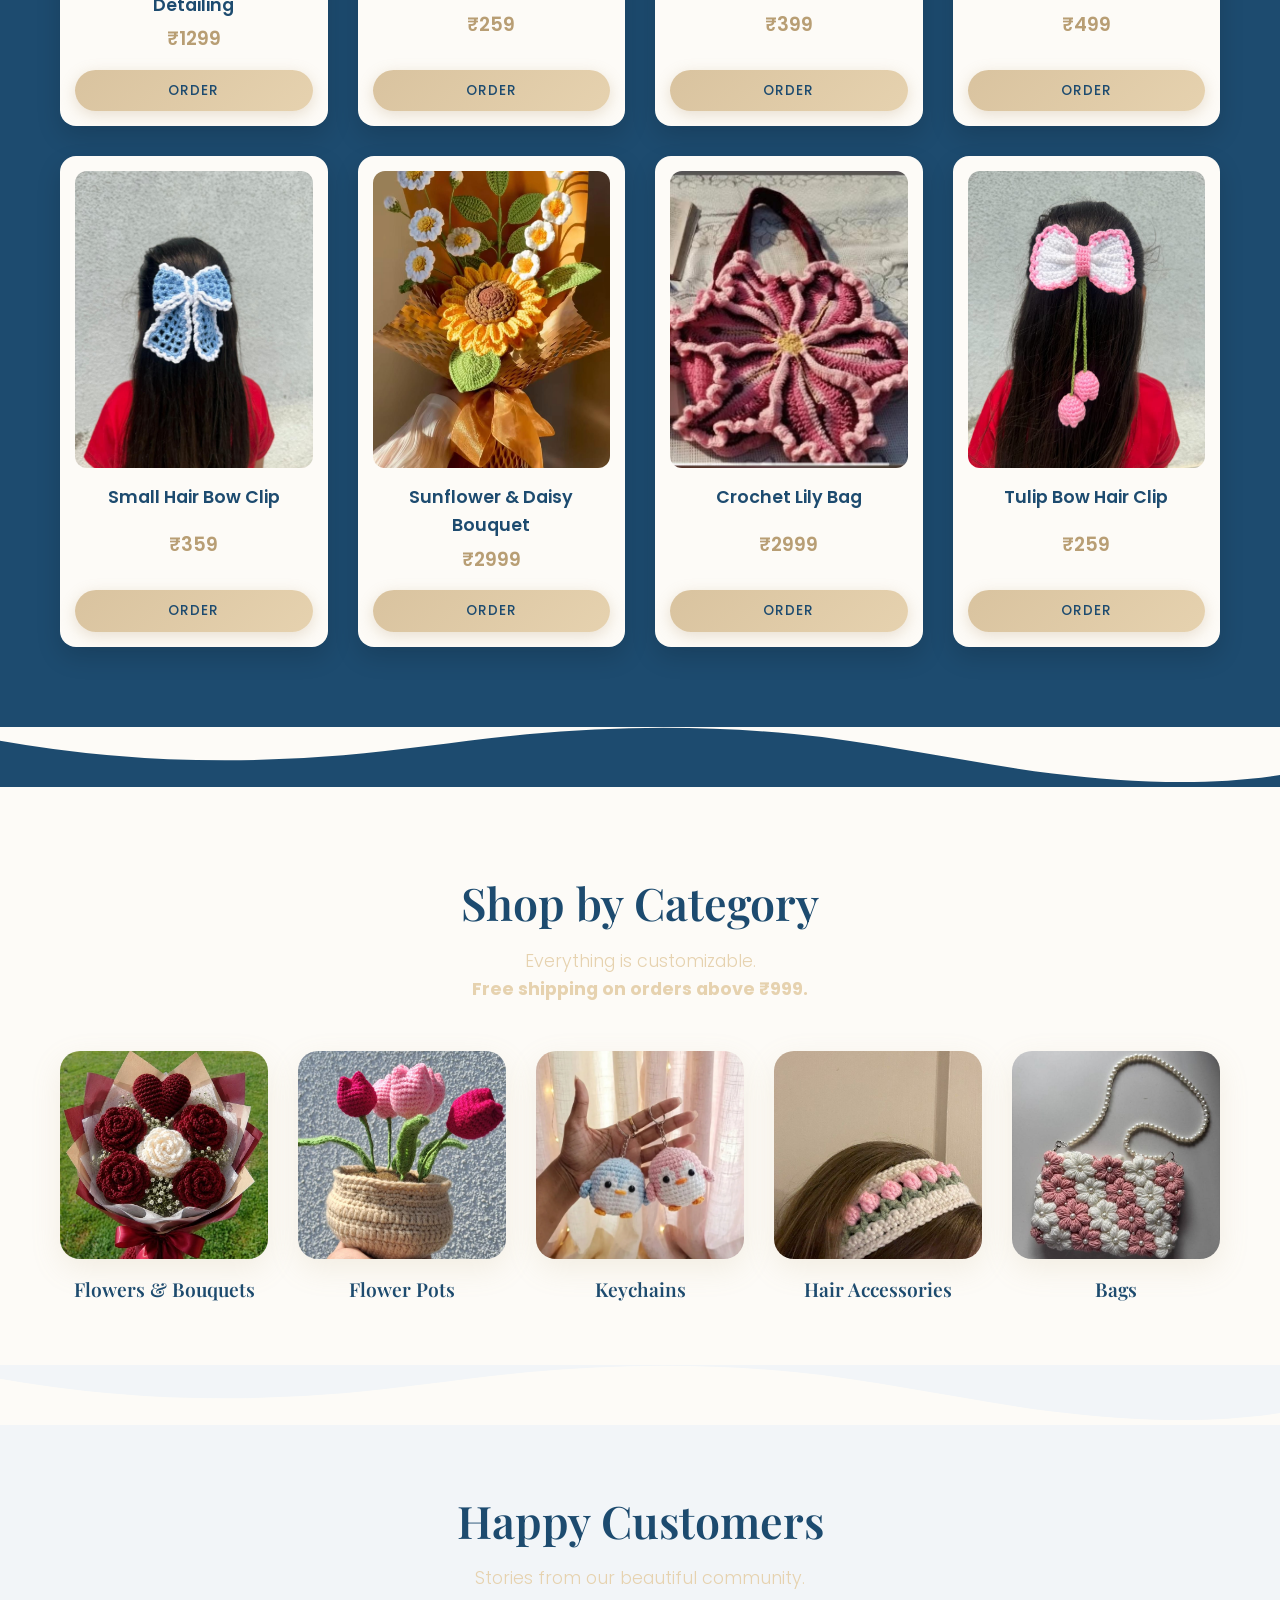
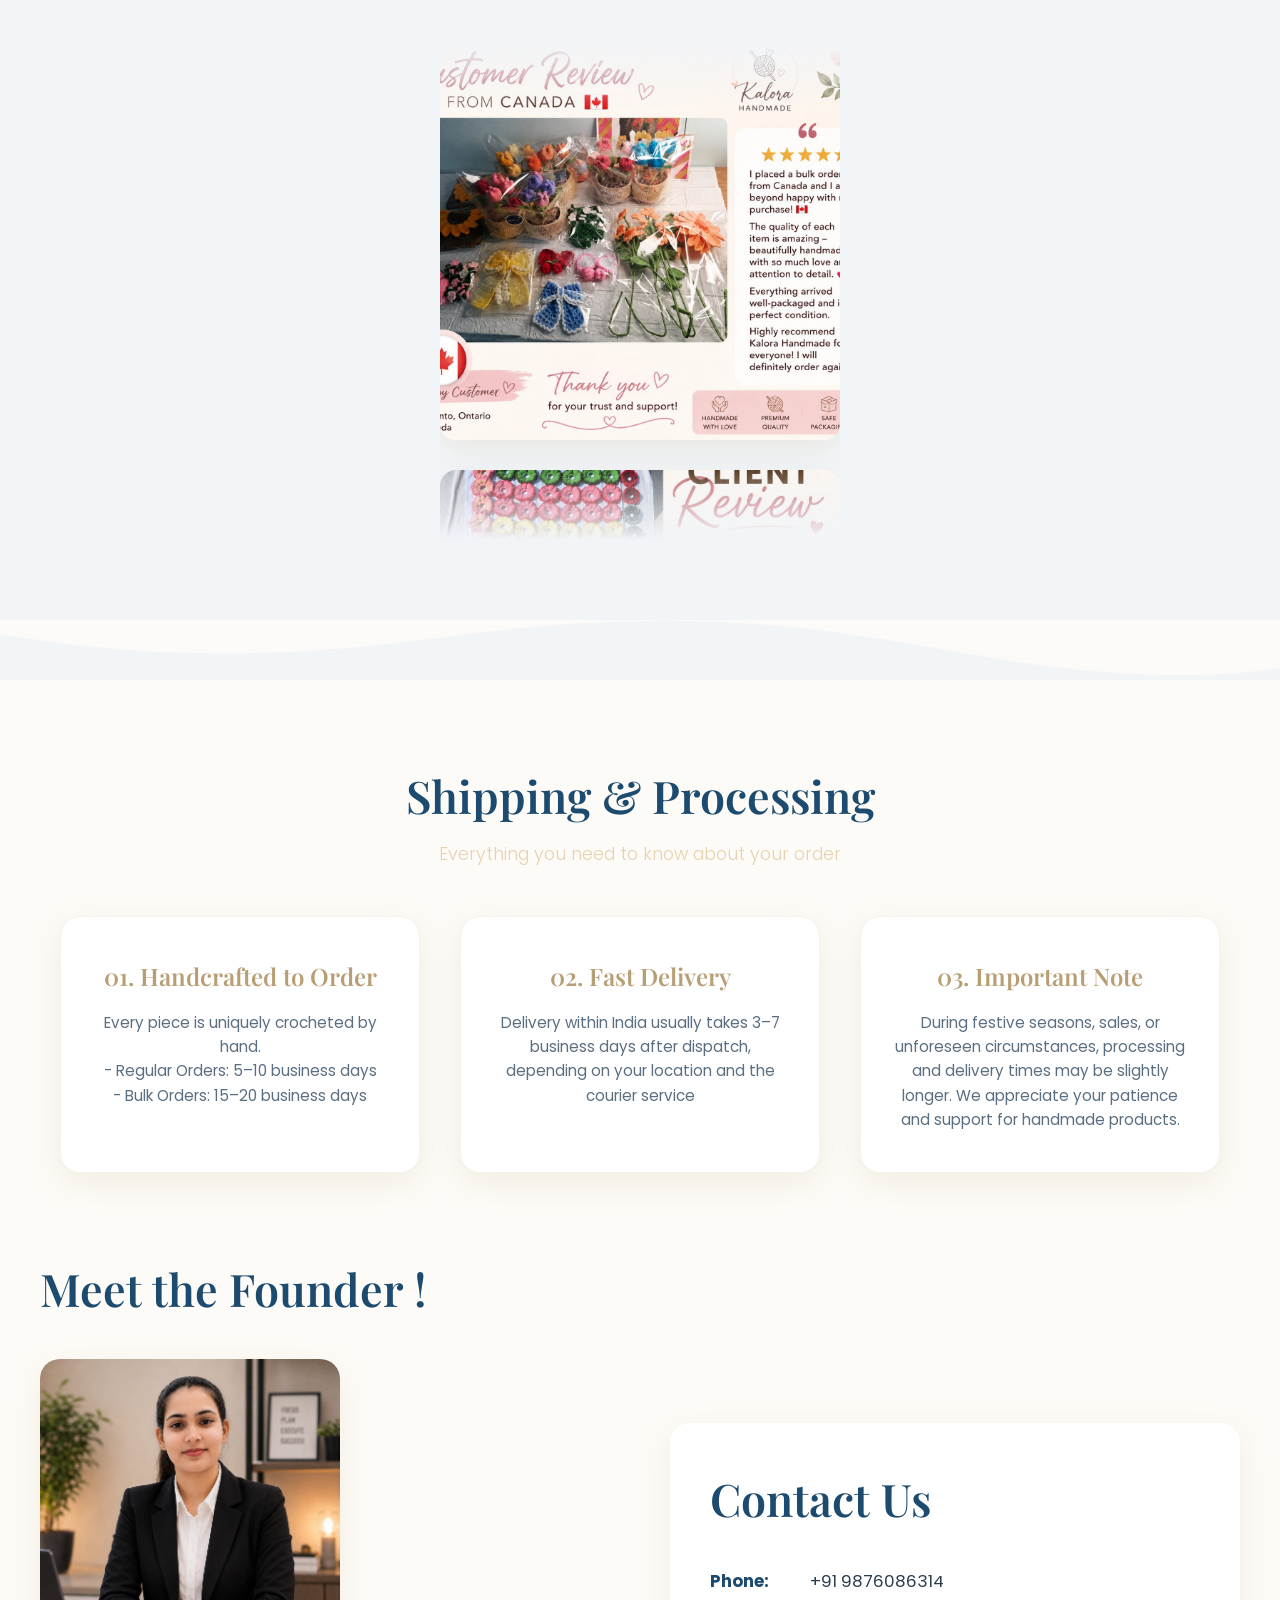
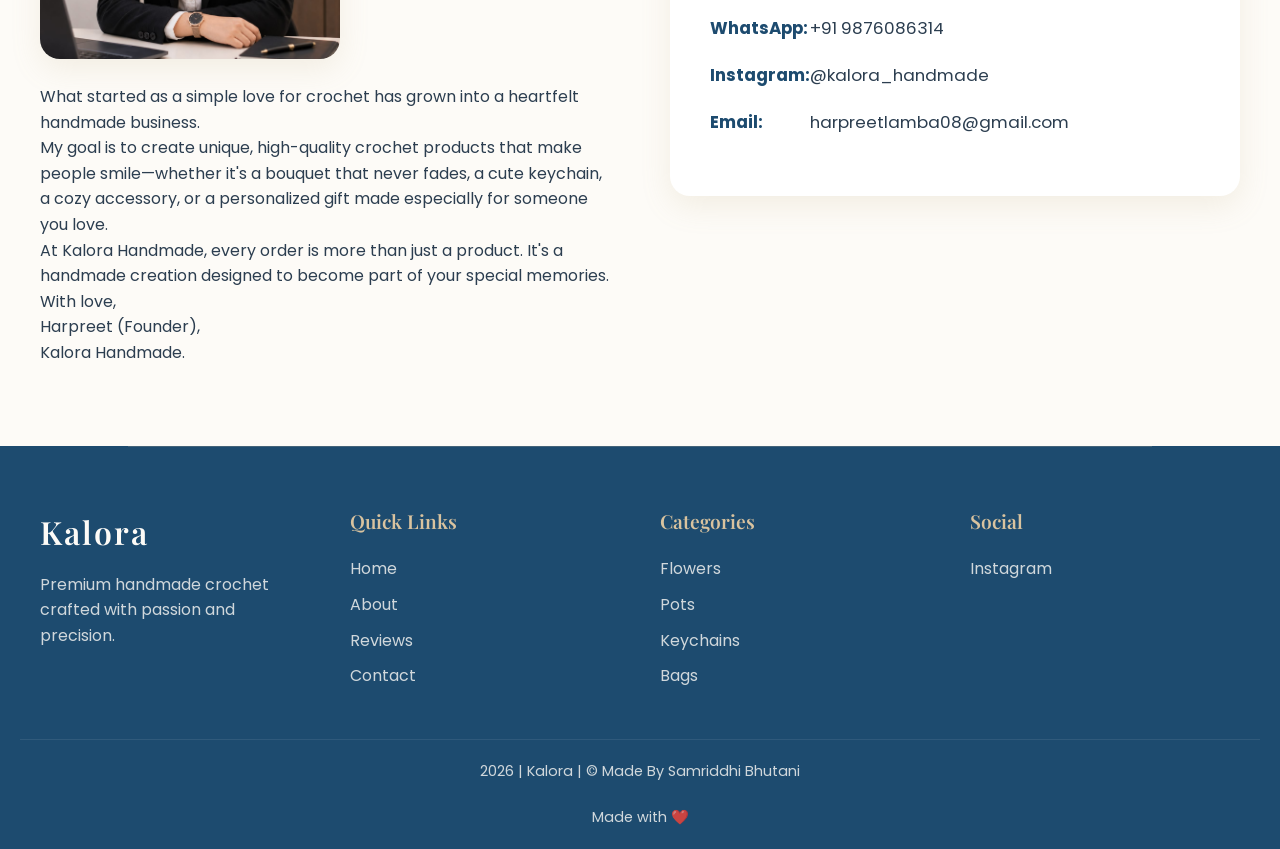
==== commit 9b638ffd: "Update index.html" ====
--- a/index.html
+++ b/index.html
@@ -42,6 +42,12 @@
             <div class="slide"><img src="sunflowerdaisyboquet.jpeg" alt="Handmade Crochet 4"></div>
             <div class="slide"><img src="gajra.jpeg" alt="Handmade Crochet 5"></div>
             <div class="slide"><img src="bandana.jpeg" alt="Handmade Crochet 6"></div>
+            <div class="slide"><img src="show.jpeg" alt="Handmade Crochet 2"></div>
+            <div class="slide"><img src="show2.jpeg" alt="Handmade Crochet 3"></div>
+            <div class="slide"><img src="show3.jpeg" alt="Handmade Crochet 4"></div>
+            <div class="slide"><img src="show4.jpeg" alt="Handmade Crochet 5"></div>
+            <div class="slide"><img src="show5.jpeg" alt="Handmade Crochet 6"></div>
+            
         </div>
         <div class="hero-content">
             <h1>Handcrafted Elegance</h1>
--- a/style.css
+++ b/style.css
@@ -561,8 +561,8 @@
   overflow: hidden;
   box-shadow: var(--shadow-soft);
   position: relative;
-  height: 500px;
-  width: 500px;
+  height: 300px;
+  width: 300px;
 }
 
 .about-img::after {
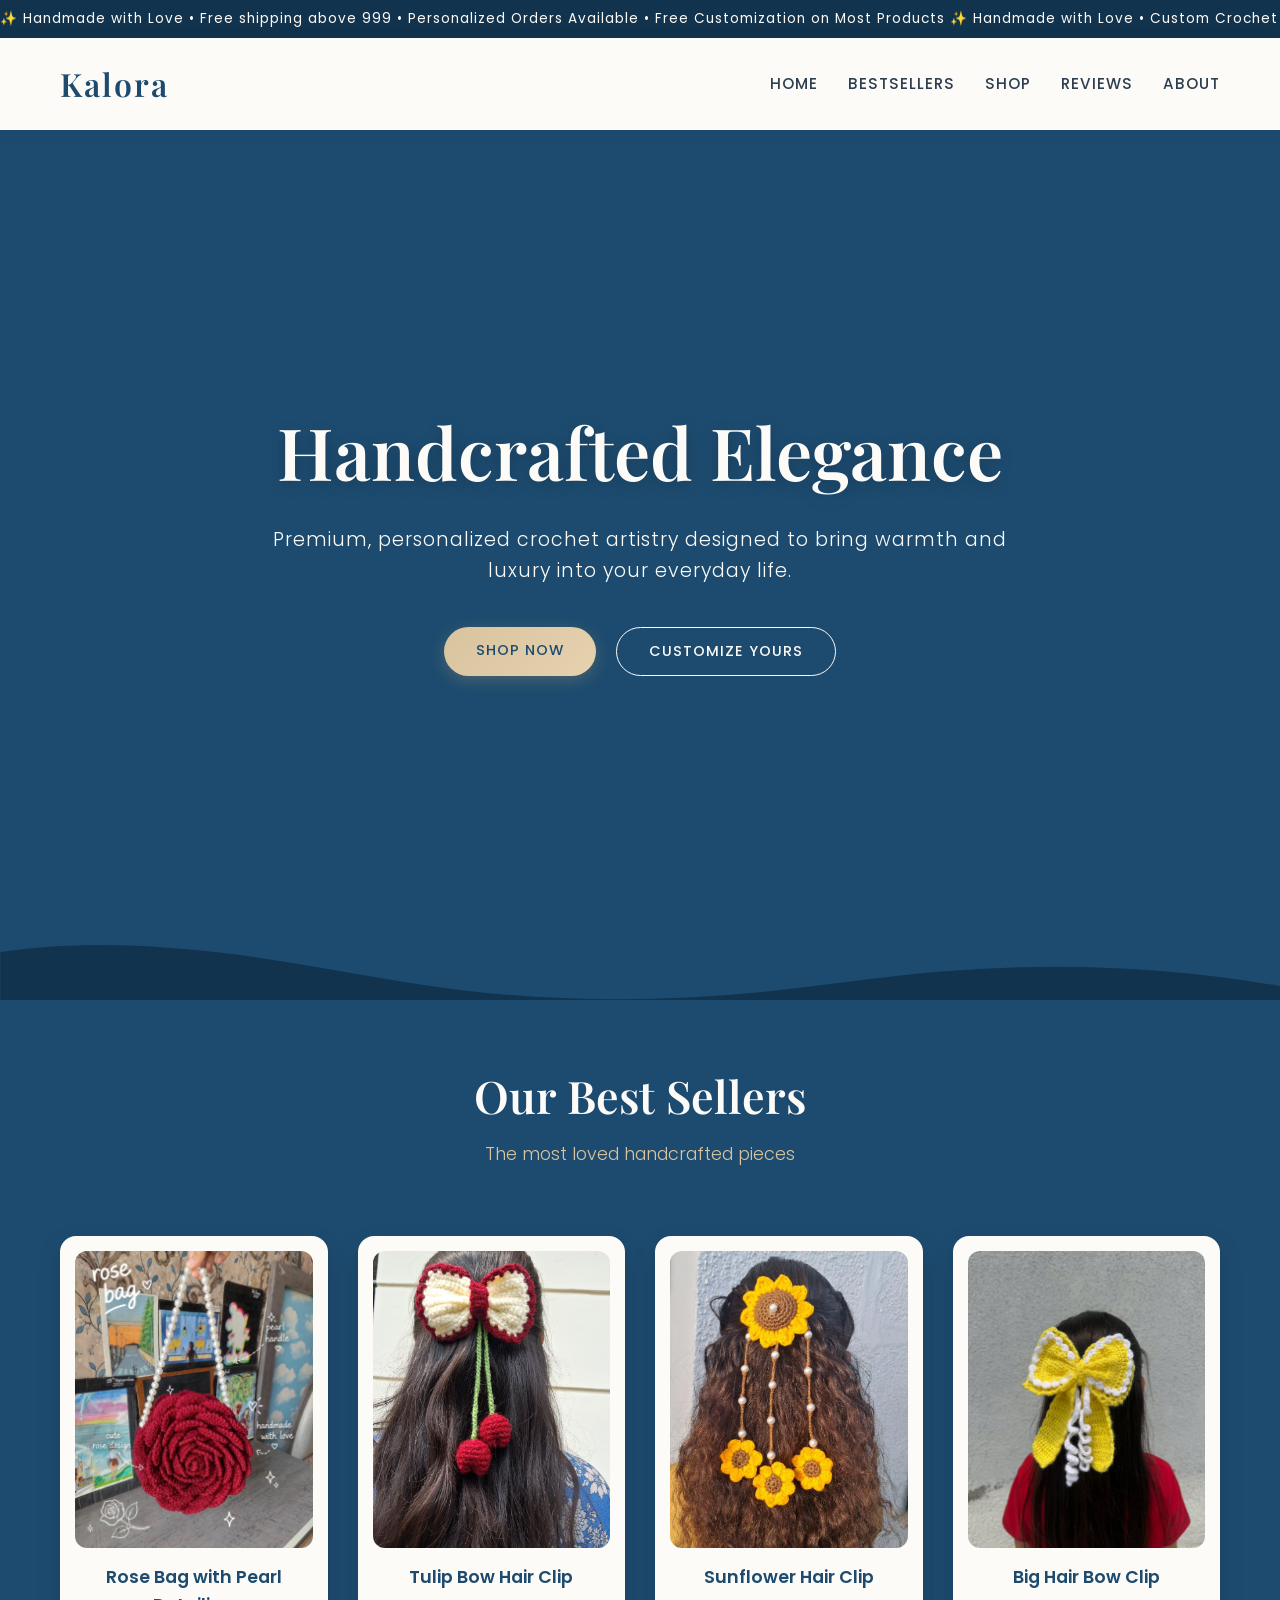
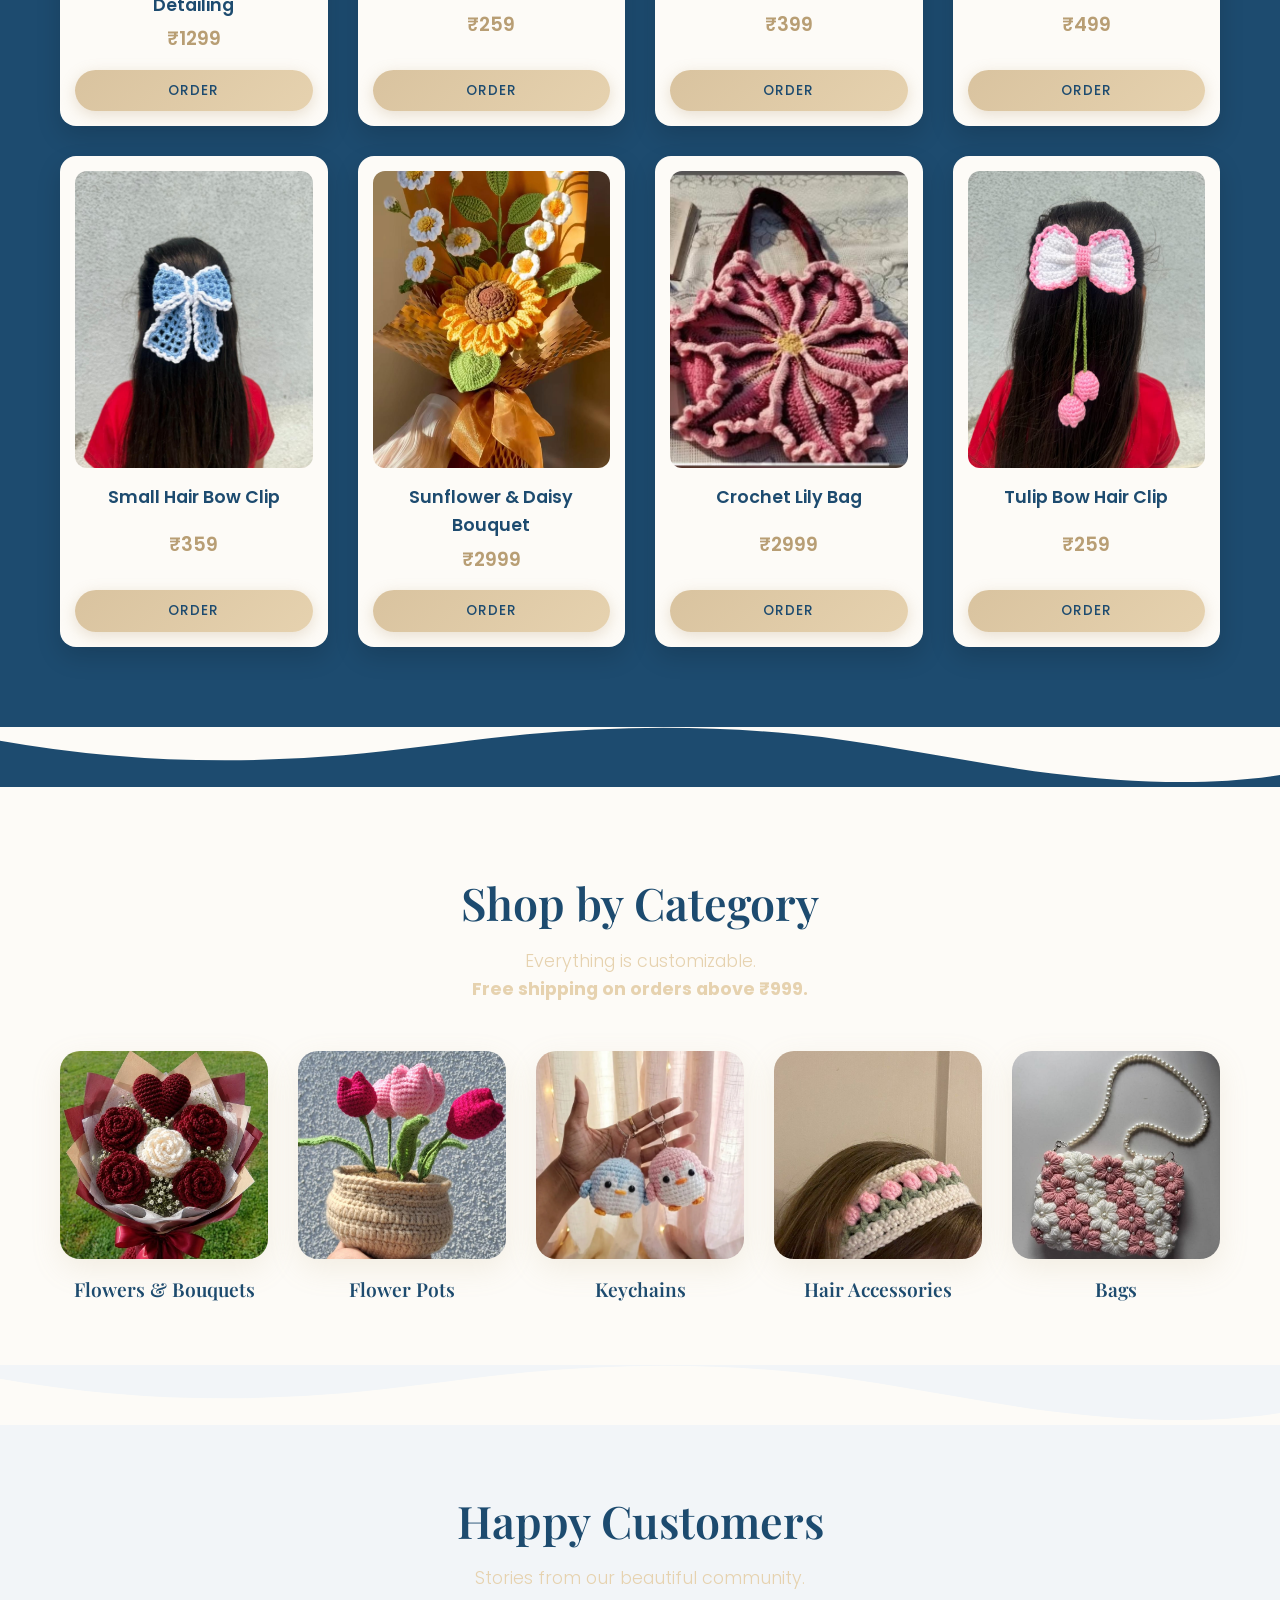
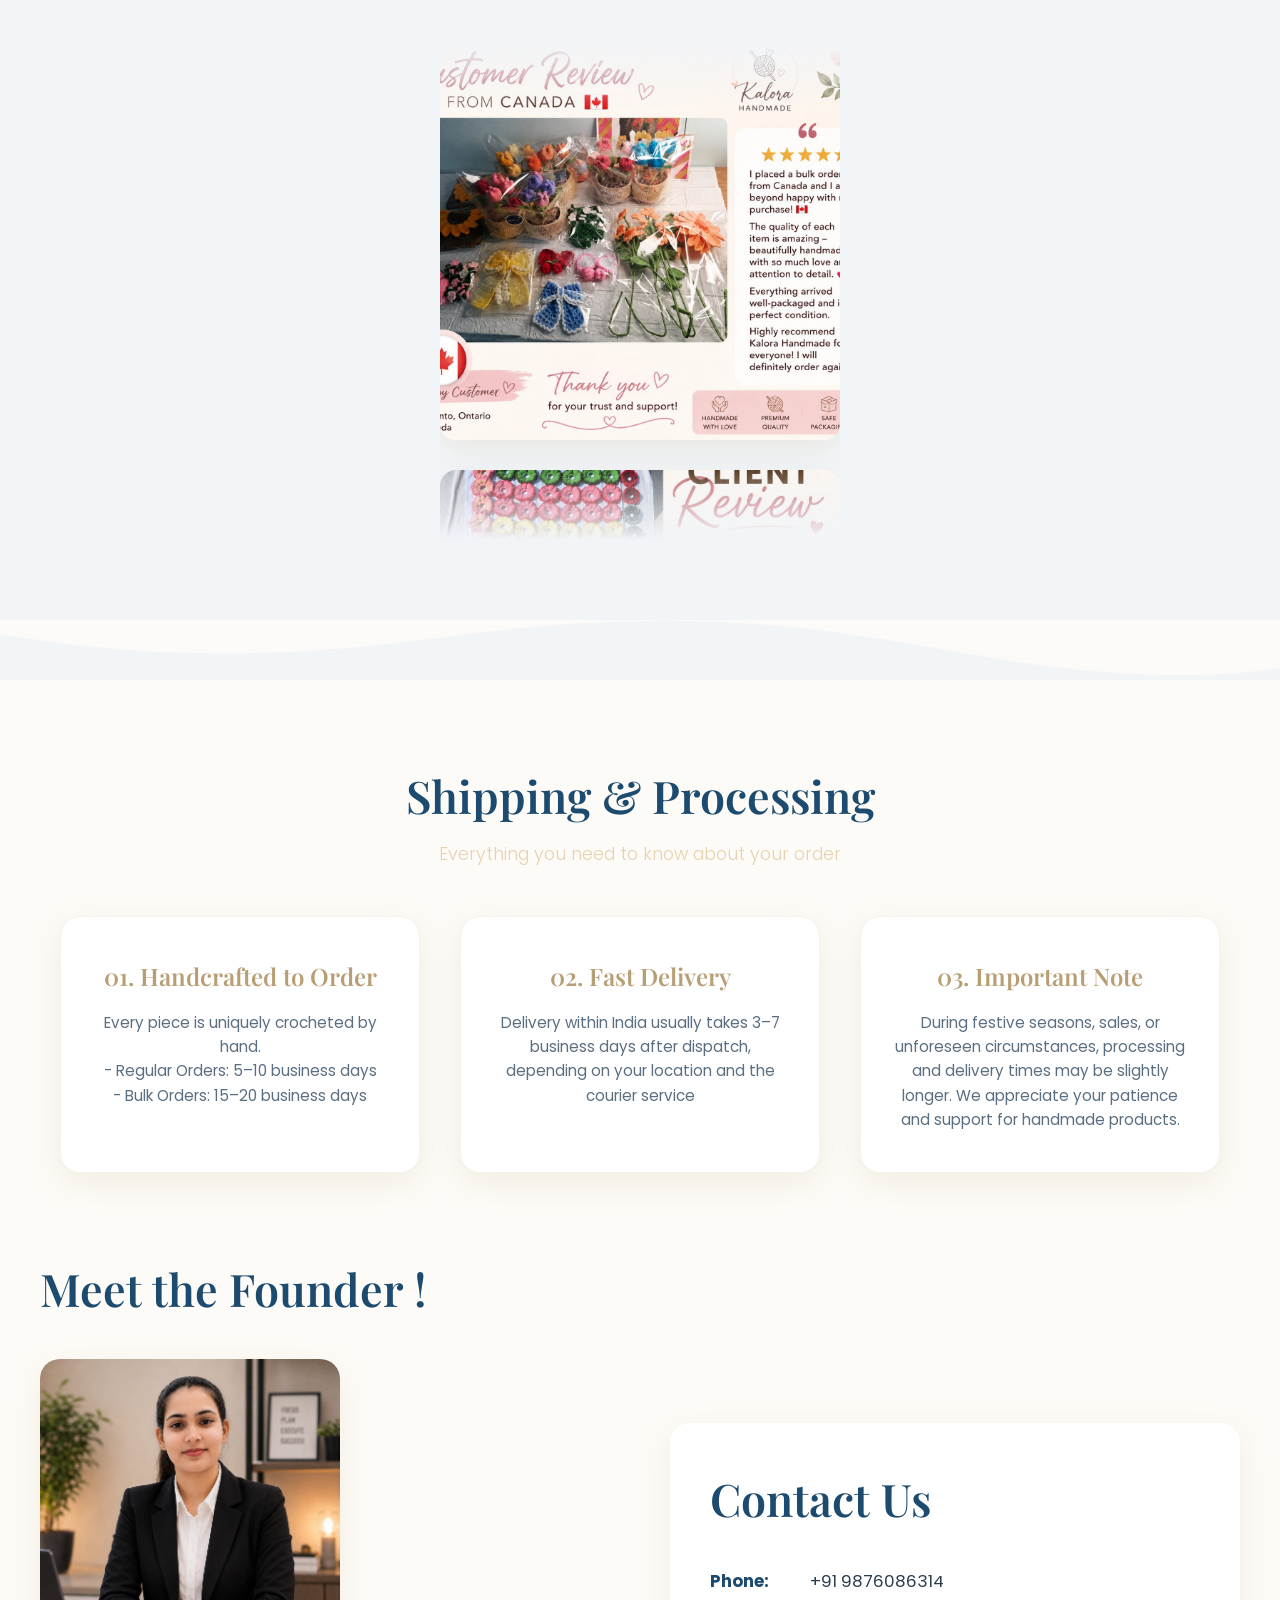
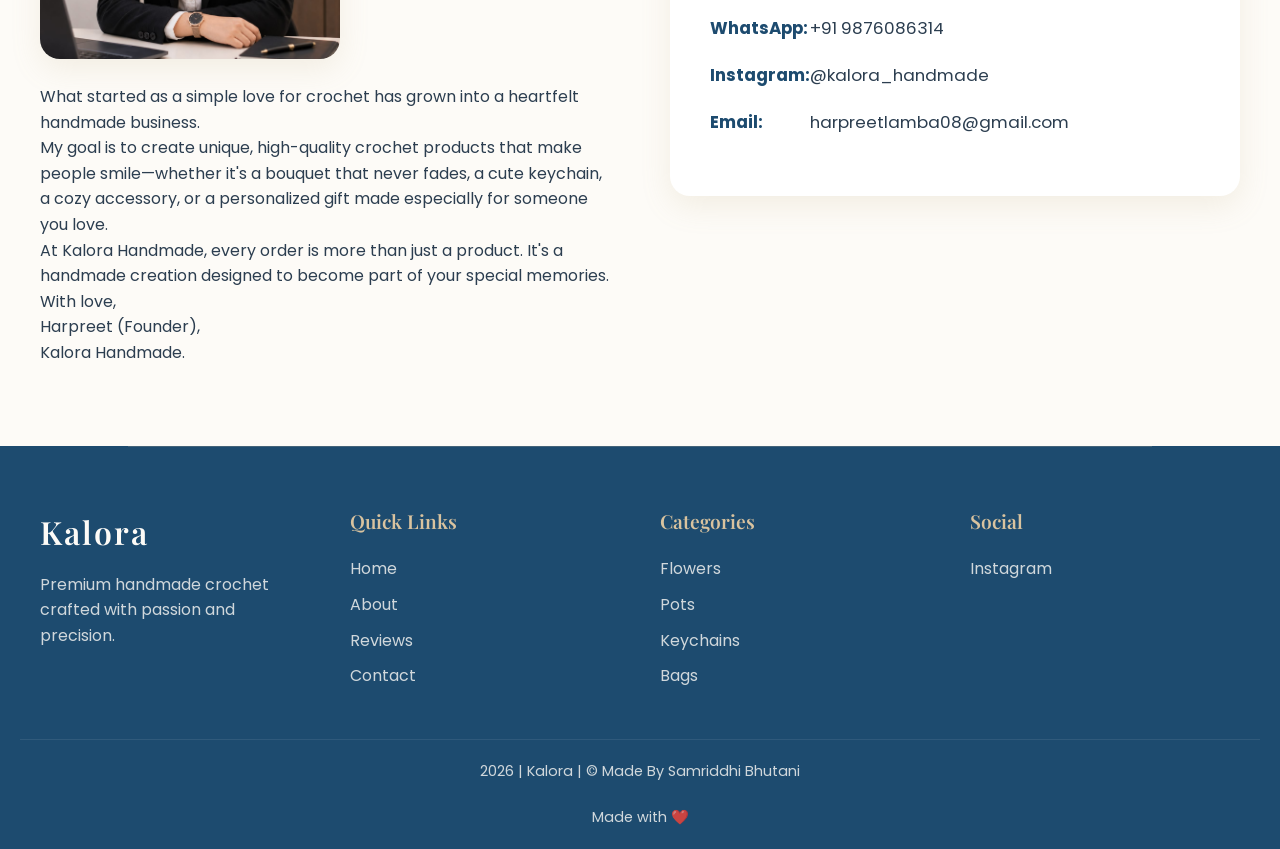
==== commit 731ec866: "Update index.html" ====
--- a/index.html
+++ b/index.html
@@ -100,7 +100,7 @@
                     <div class="product-info">
                         <h3>Sunflower Hair Clip</h3>
                         <p class="product-price">₹399</p>
-                        <a href="https://wa.me/919876086314?text=Hey!%20I%20would%20like%20to%20order%20Sunflower%20Hair%20Clip%20for%20%E2%82%B9399.%0AHere%20are%20my%20details%3A%0AName%3A%20%0AAddress%3A%20%0AContact Number%3A%20%0AColor of Product%3A%20%0AAny Customizations Required%3A%20." target="_blank" class="btn btn-primary btn-order">Order</a>
+                        <a href="https://wa.me/919876086314?text=Hey!%20I%20would%20like%20to%20order%20Sunflower%20Hair%20Clip%20for%20%E2%82%B9399.%0AHere%20are%20my%20details%3A%0AName%3A%20%0AAddress%3A%20%0AContact Number%3A%20%0AColor of Product%3A%0AQuantity%3A%20%0AAny Customizations Required%3A%20." target="_blank" class="btn btn-primary btn-order">Order</a>
                     </div>
                 </div>
 
@@ -110,7 +110,7 @@
                     <div class="product-info">
                         <h3>Big Hair Bow Clip</h3>
                         <p class="product-price">₹499</p>
-                        <a href="https://wa.me/919876086314?text=Hey!%20I%20would%20like%20to%20order%20Big Bow%20Hair Clip%20for%20%E2%82%B9499.%0AHere%20are%20my%20details%3A%0AName%3A%20%0AAddress%3A%20%0AContact Number%3A%20%0AColor of Product%3A%20%0AAny Customizations Required%3A%20." target="_blank" class="btn btn-primary btn-order">Order</a>
+                        <a href="https://wa.me/919876086314?text=Hey!%20I%20would%20like%20to%20order%20Big Bow%20Hair Clip%20for%20%E2%82%B9499.%0AHere%20are%20my%20details%3A%0AName%3A%20%0AAddress%3A%20%0AContact Number%3A%20%0AColor of Product%3A%0AQuantity%3A%20%0AAny Customizations Required%3A%20." target="_blank" class="btn btn-primary btn-order">Order</a>
                     </div>
                 </div>
 
@@ -120,7 +120,7 @@
                     <div class="product-info">
                         <h3>Small Hair Bow Clip</h3>
                         <p class="product-price">₹359</p>
-                        <a href="https://wa.me/919876086314?text=Hey!%20I%20would%20like%20to%20order%20Small Bow%20Hair CLip%20for%20%E2%82%B9359.%0AHere%20are%20my%20details%3A%0AName%3A%20%0AAddress%3A%20%0AContact Number%3A%20%0AColor of Product%3A%20%0AAny Customizations Required%3A%20." target="_blank" class="btn btn-primary btn-order">Order</a>
+                        <a href="https://wa.me/919876086314?text=Hey!%20I%20would%20like%20to%20order%20Small Bow%20Hair CLip%20for%20%E2%82%B9359.%0AHere%20are%20my%20details%3A%0AName%3A%20%0AAddress%3A%20%0AContact Number%3A%20%0AColor of Product%3A%0AQuantity%3A%20%0AAny Customizations Required%3A%20." target="_blank" class="btn btn-primary btn-order">Order</a>
                     </div>
                 </div>
 
@@ -130,7 +130,7 @@
                     <div class="product-info">
                         <h3>Sunflower & Daisy Bouquet</h3>
                         <p class="product-price">₹2999</p>
-                        <a href="https://wa.me/919876086314?text=Hey!%20I%20would%20like%20to%20order%20Sunflower%20and%20Daisy%20Bouquet%20for%20%E2%82%B92999.%0AHere%20are%20my%20details%3A%0AName%3A%20%0AAddress%3A%20%0AContact Number%3A%20%0AColor of Product%3A%20%0AAny Customizations Required%3A%20." target="_blank" class="btn btn-primary btn-order">Order</a>
+                        <a href="https://wa.me/919876086314?text=Hey!%20I%20would%20like%20to%20order%20Sunflower%20and%20Daisy%20Bouquet%20for%20%E2%82%B92999.%0AHere%20are%20my%20details%3A%0AName%3A%20%0AAddress%3A%20%0AContact Number%3A%20%0AColor of Product%3A%0AQuantity%3A%20%0AAny Customizations Required%3A%20." target="_blank" class="btn btn-primary btn-order">Order</a>
                     </div>
                 </div>
 
@@ -140,7 +140,7 @@
                     <div class="product-info">
                         <h3>Crochet Lily Bag</h3>
                         <p class="product-price">₹2999</p>
-                        <a href="https://wa.me/919876086314?text=Hey!%20I%20would%20like%20to%20order%20Lily%20Bag%20for%20%E2%82%B92999.%0AHere%20are%20my%20details%3A%0AName%3A%20%0AAddress%3A%20%0AContact Number%3A%20%0AColor of Product%3A%20%0AAny Customizations Required%3A%20." target="_blank" class="btn btn-primary btn-order">Order</a>
+                        <a href="https://wa.me/919876086314?text=Hey!%20I%20would%20like%20to%20order%20Lily%20Bag%20for%20%E2%82%B92999.%0AHere%20are%20my%20details%3A%0AName%3A%20%0AAddress%3A%20%0AContact Number%3A%20%0AColor of Product%3A%0AQuantity%3A%20%0AAny Customizations Required%3A%20." target="_blank" class="btn btn-primary btn-order">Order</a>
                     </div>
                 </div>
 
@@ -150,7 +150,7 @@
                     <div class="product-info">
                         <h3>Tulip Bow Hair Clip</h3>
                         <p class="product-price">₹259</p>
-                        <a href="https://wa.me/919876086314?text=Hey!%20I%20would%20like%20to%20order%20Tulip Bow%20Hair Clip%20for%20%E2%82%B9259.%0AHere%20are%20my%20details%3A%0AName%3A%20%0AAddress%3A%20%0AContact Number%3A%20%0AColor of Product%3A%20%0AAny Customizations Required%3A%20." target="_blank" class="btn btn-primary btn-order">Order</a>
+                        <a href="https://wa.me/919876086314?text=Hey!%20I%20would%20like%20to%20order%20Tulip Bow%20Hair Clip%20for%20%E2%82%B9259.%0AHere%20are%20my%20details%3A%0AName%3A%20%0AAddress%3A%20%0AContact Number%3A%20%0AColor of Product%3A%0AQuantity%3A%20%0AAny Customizations Required%3A%20." target="_blank" class="btn btn-primary btn-order">Order</a>
                     </div>
                 </div>
 
--- a/style.css
+++ b/style.css
@@ -245,36 +245,46 @@
   top: 0; left: 0; width: 100%; height: 100%;
   z-index: 1;
 }
+/* --- 10 IMAGE SLIDESHOW (30 seconds total, 3s each) --- */
 
 .slide {
-  position: absolute; top: 0; left: 0; width: 100%; height: 100%;
+  position: absolute;
+  top: 0;
+  left: 0;
+  width: 100%;
+  height: 100%;
   opacity: 0;
-  animation: fade-slide 9s infinite;
-}
-
+  /* Total time changed to 30s */
+  animation: fade-slide 30s infinite; 
+}
+
+/* Image scaling & styling stays the same */
 .slide img { width: 100%; height: 100%; object-fit: cover; }
-
 .slide::after {
   content: '';
   position: absolute; top: 0; left: 0; width: 100%; height: 100%;
-  
-}
-
+}
+
+/* Setup the 3-second delay for all 10 slides */
 .slide:nth-child(1) { animation-delay: 0s; }
 .slide:nth-child(2) { animation-delay: 3s; }
 .slide:nth-child(3) { animation-delay: 6s; }
 .slide:nth-child(4) { animation-delay: 9s; }
 .slide:nth-child(5) { animation-delay: 12s; }
 .slide:nth-child(6) { animation-delay: 15s; }
-
+.slide:nth-child(7) { animation-delay: 18s; }
+.slide:nth-child(8) { animation-delay: 21s; }
+.slide:nth-child(9) { animation-delay: 24s; }
+.slide:nth-child(10) { animation-delay: 27s; }
+
+/* The Keyframes: Each slide is visible for 10% of the 30-second loop */
 @keyframes fade-slide {
   0% { opacity: 0; transform: scale(1.05); }
-  5% { opacity: 1; transform: scale(1.04); }
-  33% { opacity: 1; transform: scale(1.02); }
-  38% { opacity: 0; transform: scale(1); }
-  100% { opacity: 0; }
-}
-
+  1.5% { opacity: 1; transform: scale(1.04); } /* Fades in smoothly */
+  10% { opacity: 1; transform: scale(1.02); }  /* Stays visible until 10% */
+  11.5% { opacity: 0; transform: scale(1); }   /* Fades out smoothly */
+  100% { opacity: 0; }                         /* Stays hidden until its turn comes again */
+}
 .hero-content {
   position: relative;
   z-index: 2;
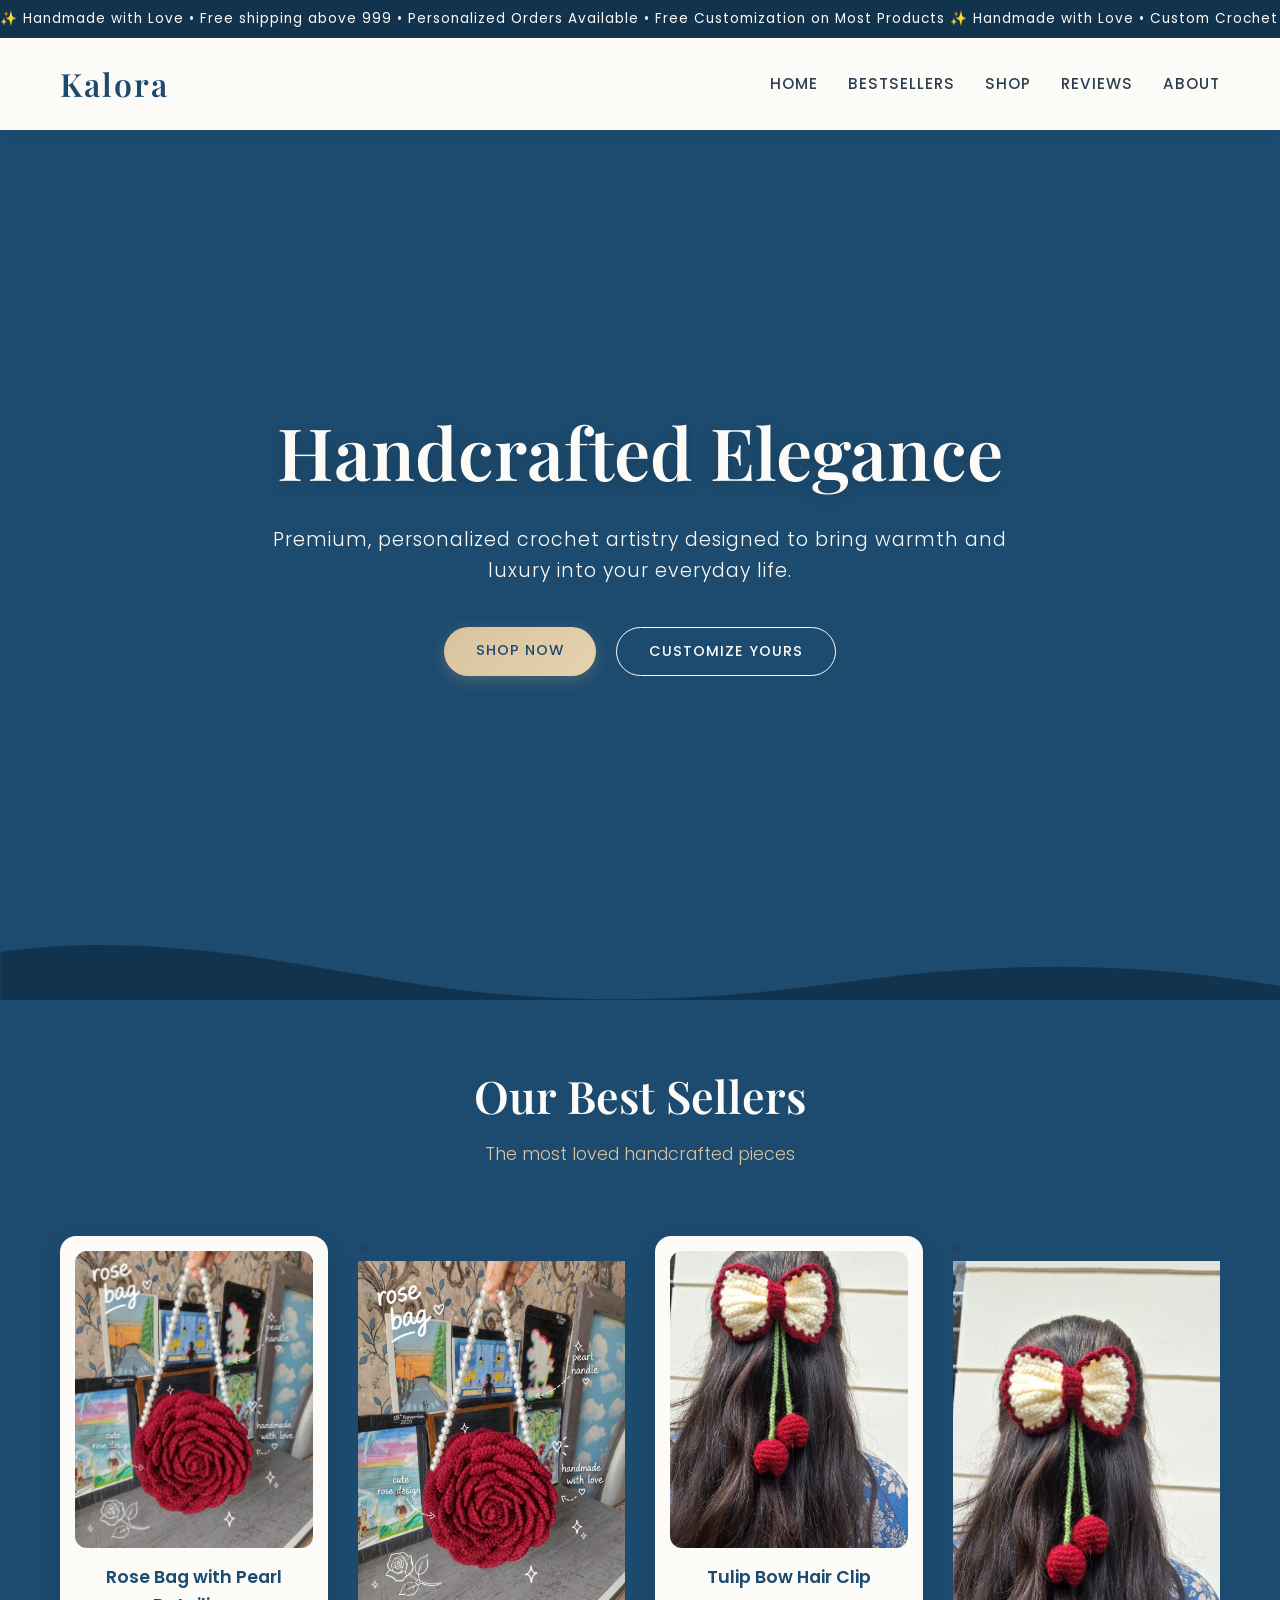
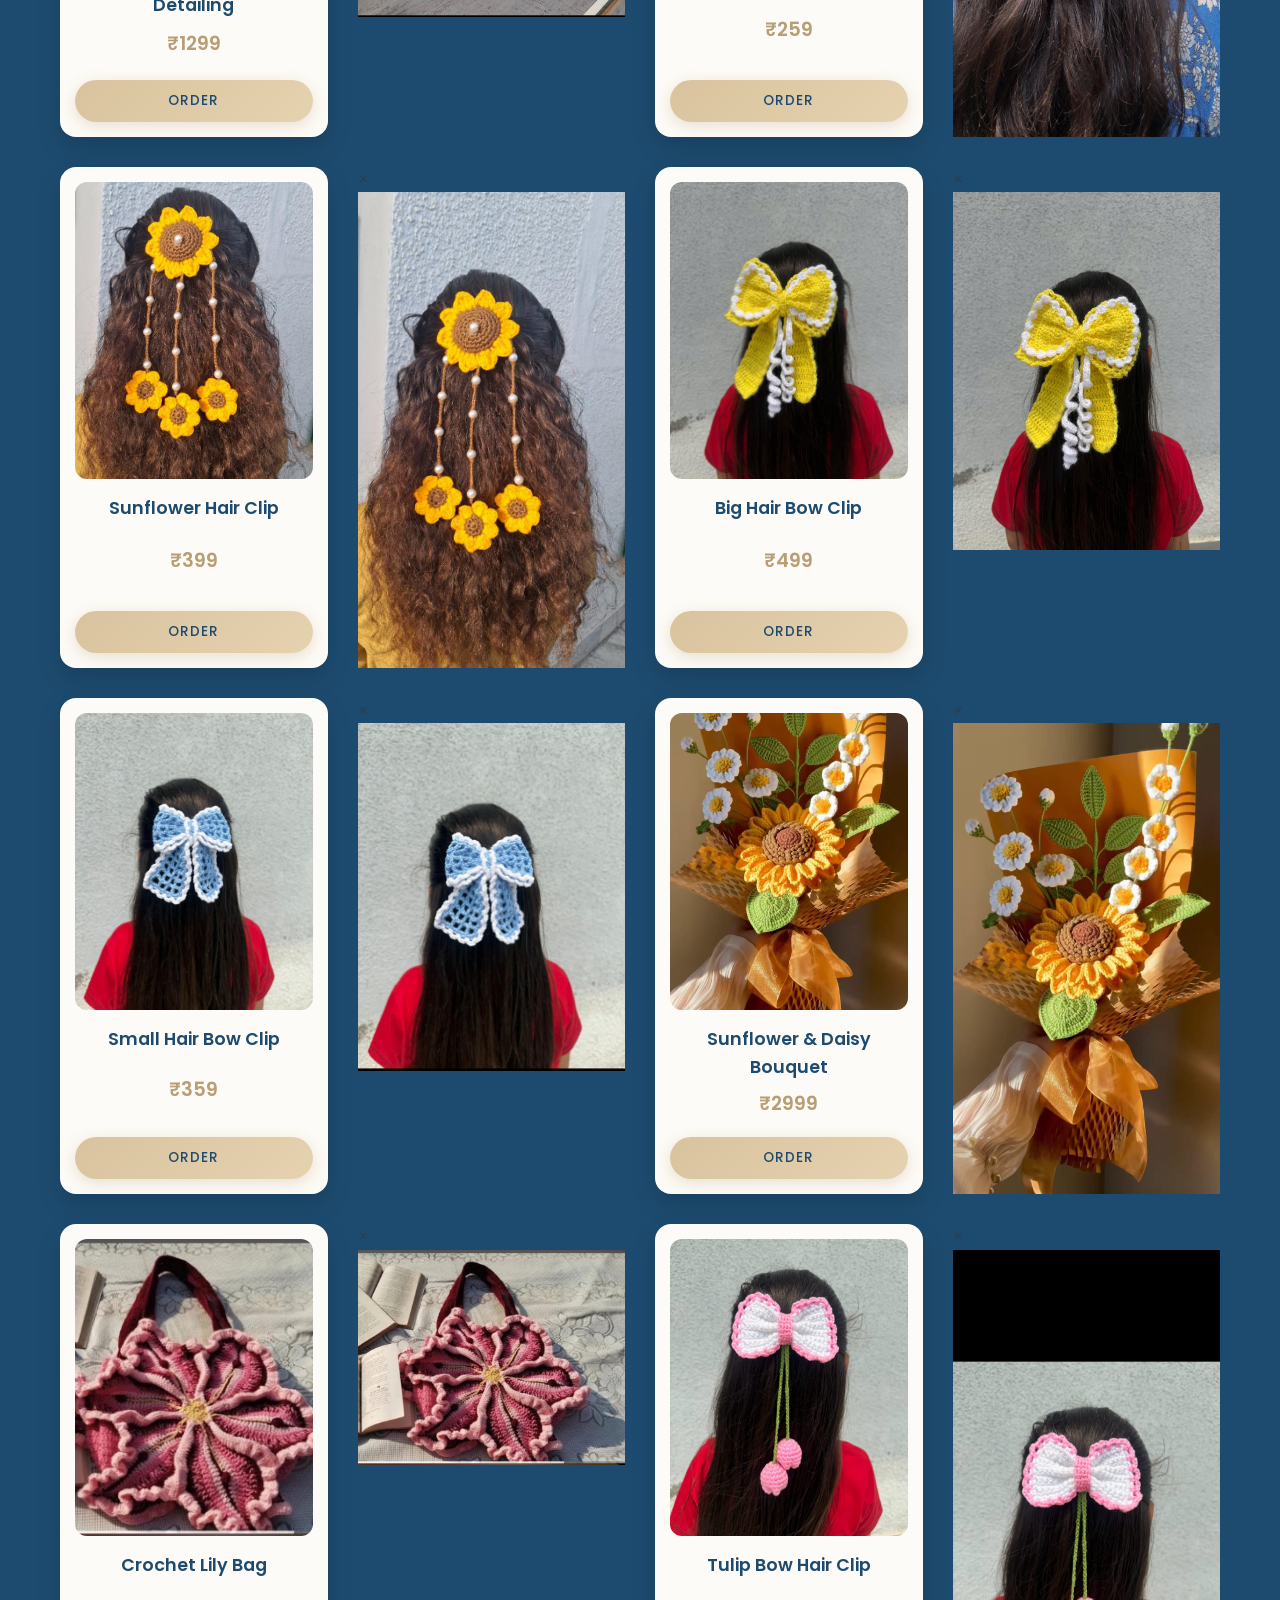
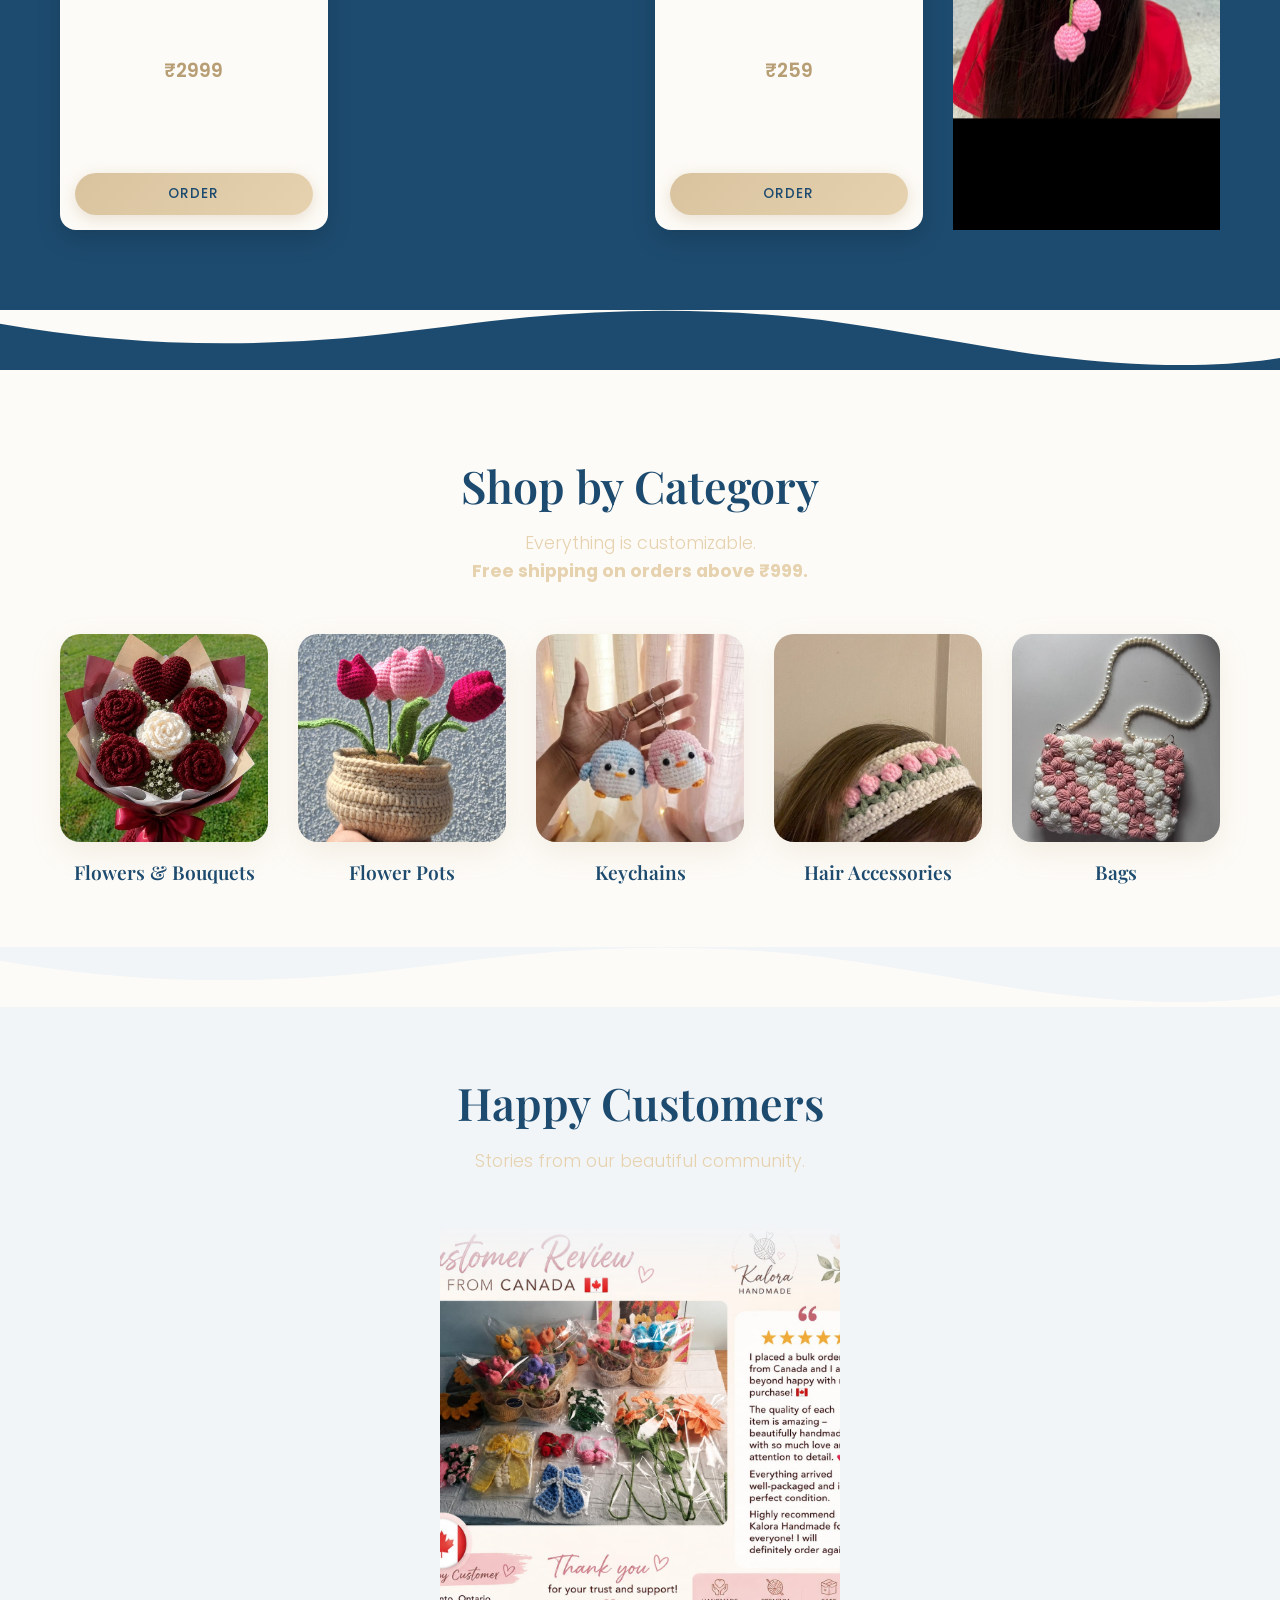
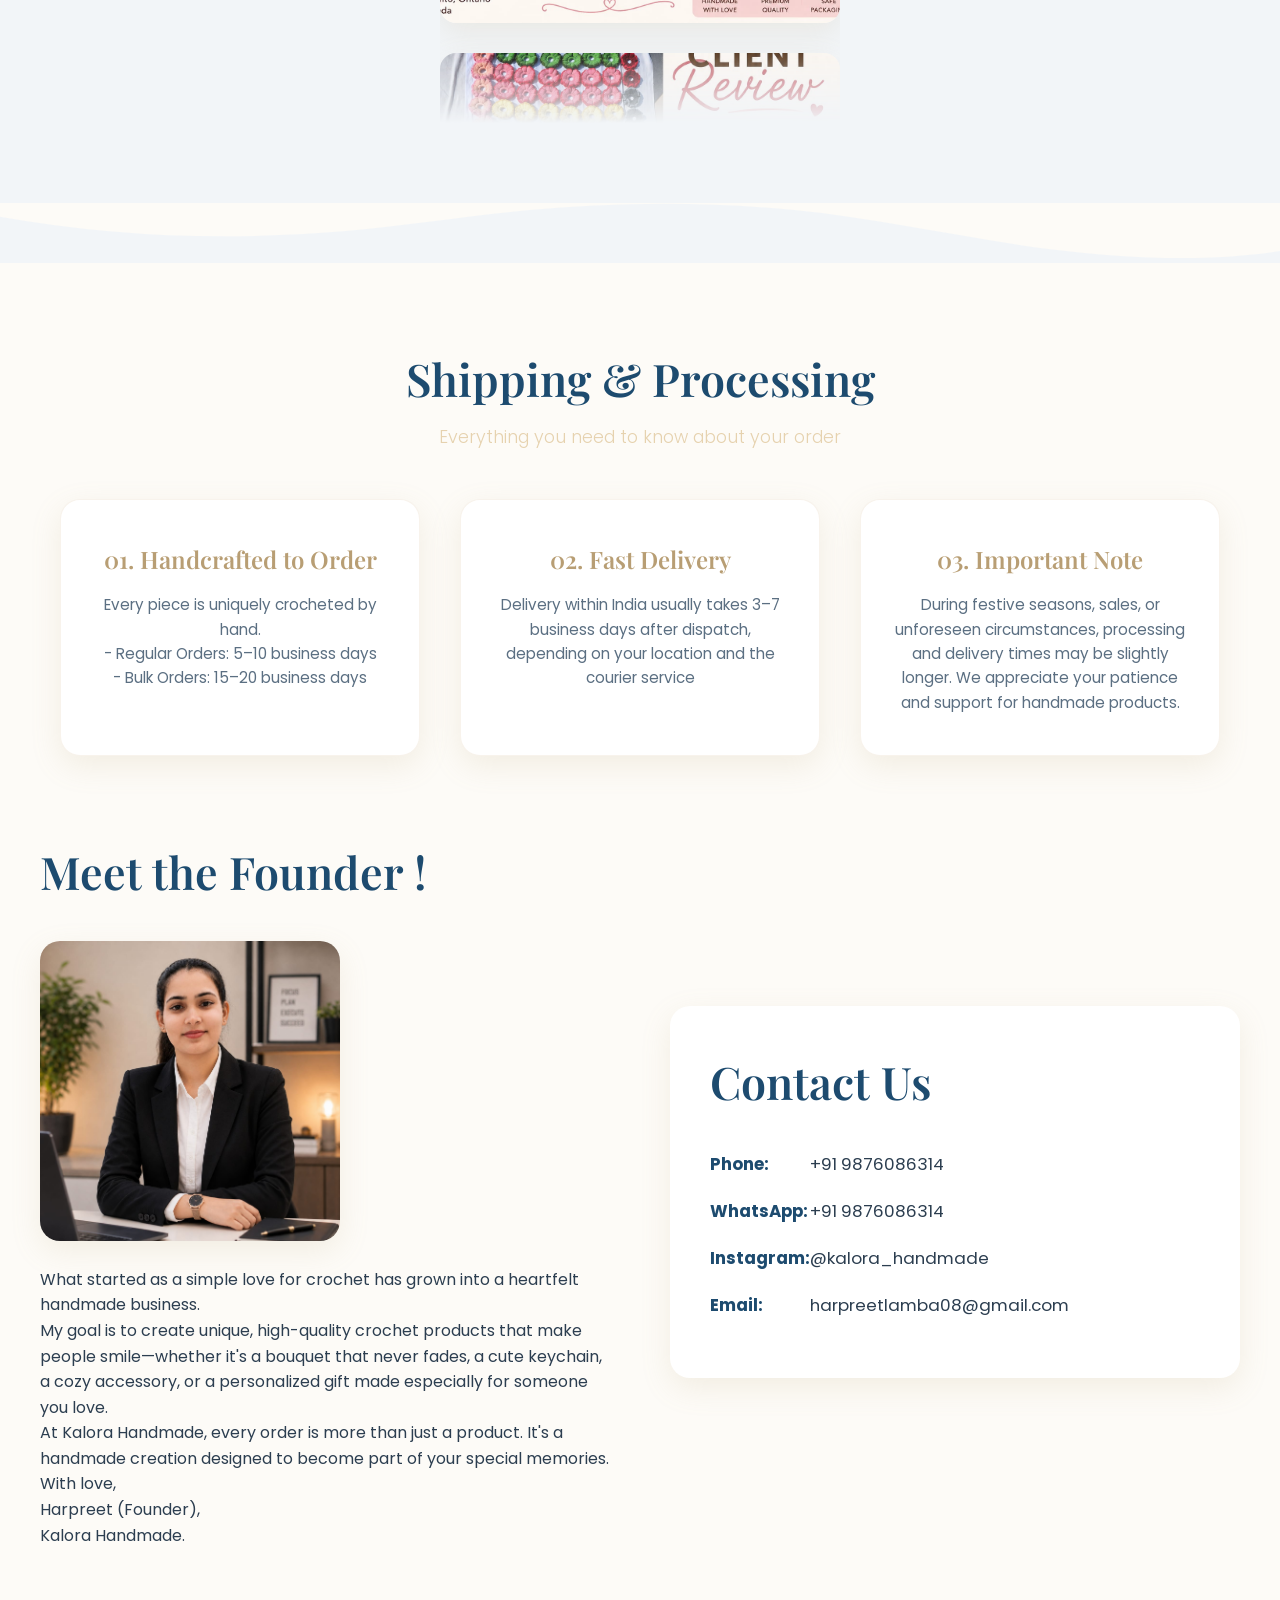
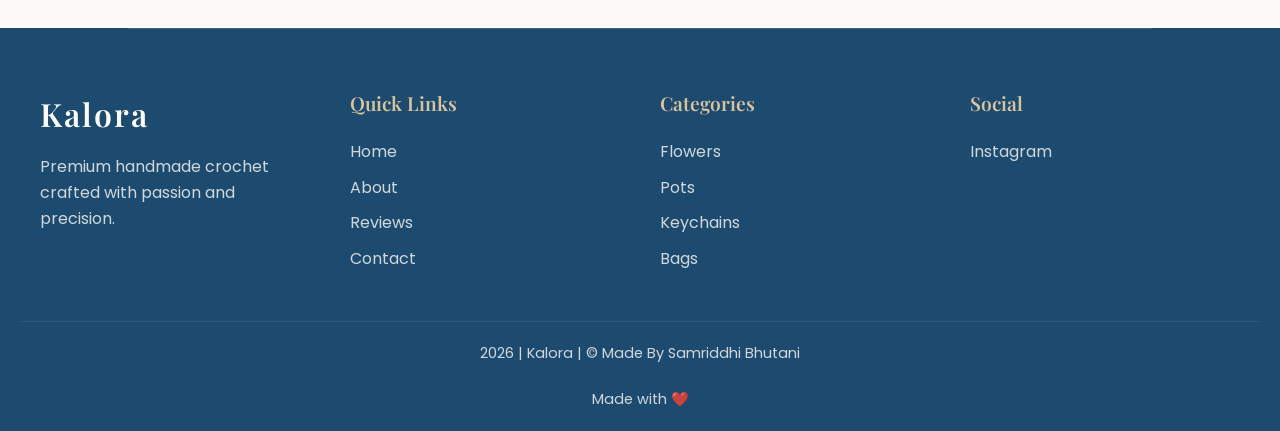
==== commit e2aa2559: "Update index.html" ====
--- a/index.html
+++ b/index.html
@@ -76,88 +76,151 @@
                 
                 <!-- Product 1 -->
                 <div class="product-card">
-                    <div class="product-img"><img src="pearlrosebag.jpeg" alt="Best Seller 1"></div>
+                    <div class="product-img">
+                        <a href="#lightbox-1">
+                            <img src="pearlrosebag.jpeg" alt="Best Seller 1">
+                        </a>
+                    </div>
                     <div class="product-info">
                         <h3>Rose Bag with Pearl Detailing</h3>
                         <p class="product-price">₹1299</p>
                         <a href="https://wa.me/919876086314?text=Hey!%20I%20would%20like%20to%20order%20Rose%20Bag%20with%20Pearl%20Detailing%20for%20%E2%82%B91299%0AHere%20are%20my%20details%3A%0AName%3A%20%0AAddress%3A%20%0AContact Number%3A%20%0AColor of Product%3A%20%0AAny Customizations Required%3A%20." target="_blank" class="btn btn-primary btn-order">Order</a>
                     </div>
                 </div>
+                <a href="#!" class="lightbox" id="lightbox-1">
+                    <span class="lightbox-close">&times;</span>
+                    <img src="pearlrosebag.jpeg" alt="Rose Bag with Pearl Detailing">
+                </a>
 
                 <!-- Product 2 -->
                 <div class="product-card">
-                    <div class="product-img"><img src="tuliphairbow.jpeg" alt="Best Seller 2"></div>
+                    <div class="product-img">
+                        <a href="#lightbox-2">
+                            <img src="tuliphairbow.jpeg" alt="Best Seller 2">
+                        </a>
+                    </div>
                     <div class="product-info">
                         <h3>Tulip Bow Hair Clip</h3>
                         <p class="product-price">₹259</p>
                         <a href="https://wa.me/919876086314?text=Hey!%20I%20would%20like%20to%20order%20Tulip%20Bow%20Hair%20Clip%20for%20%E2%82%B9259.%0AHere%20are%20my%20details%3A%0AName%3A%20%0AAddress%3A%20%0AContact Number%3A%20%0AColor of Product%3A%20%0AAny Customizations Required%3A%20." target="_blank" class="btn btn-primary btn-order">Order</a>
                     </div>
                 </div>
+                <a href="#!" class="lightbox" id="lightbox-2">
+                    <span class="lightbox-close">&times;</span>
+                    <img src="tuliphairbow.jpeg" alt="Tulip Bow Hair Clip">
+                </a>
 
                 <!-- Product 3 -->
                 <div class="product-card">
-                    <div class="product-img"><img src="sunflowerhair.jpeg" alt="Best Seller 3"></div>
+                    <div class="product-img">
+                        <a href="#lightbox-3">
+                            <img src="sunflowerhair.jpeg" alt="Best Seller 3">
+                        </a>
+                    </div>
                     <div class="product-info">
                         <h3>Sunflower Hair Clip</h3>
                         <p class="product-price">₹399</p>
                         <a href="https://wa.me/919876086314?text=Hey!%20I%20would%20like%20to%20order%20Sunflower%20Hair%20Clip%20for%20%E2%82%B9399.%0AHere%20are%20my%20details%3A%0AName%3A%20%0AAddress%3A%20%0AContact Number%3A%20%0AColor of Product%3A%0AQuantity%3A%20%0AAny Customizations Required%3A%20." target="_blank" class="btn btn-primary btn-order">Order</a>
                     </div>
                 </div>
+                <a href="#!" class="lightbox" id="lightbox-3">
+                    <span class="lightbox-close">&times;</span>
+                    <img src="sunflowerhair.jpeg" alt="Sunflower Hair Clip">
+                </a>
 
                 <!-- Product 4 -->
                 <div class="product-card">
-                    <div class="product-img"><img src="bigbowkey.jpeg" alt="Best Seller 4"></div>
+                    <div class="product-img">
+                        <a href="#lightbox-4">
+                            <img src="bigbowkey.jpeg" alt="Best Seller 4">
+                        </a>
+                    </div>
                     <div class="product-info">
                         <h3>Big Hair Bow Clip</h3>
                         <p class="product-price">₹499</p>
                         <a href="https://wa.me/919876086314?text=Hey!%20I%20would%20like%20to%20order%20Big Bow%20Hair Clip%20for%20%E2%82%B9499.%0AHere%20are%20my%20details%3A%0AName%3A%20%0AAddress%3A%20%0AContact Number%3A%20%0AColor of Product%3A%0AQuantity%3A%20%0AAny Customizations Required%3A%20." target="_blank" class="btn btn-primary btn-order">Order</a>
                     </div>
                 </div>
+                <a href="#!" class="lightbox" id="lightbox-4">
+                    <span class="lightbox-close">&times;</span>
+                    <img src="bigbowkey.jpeg" alt="Big Hair Bow Clip">
+                </a>
 
                 <!-- Product 5 -->
                 <div class="product-card">
-                    <div class="product-img"><img src="smallbowhair.jpeg" alt="Best Seller 5"></div>
+                    <div class="product-img">
+                        <a href="#lightbox-5">
+                            <img src="smallbowhair.jpeg" alt="Best Seller 5">
+                        </a>
+                    </div>
                     <div class="product-info">
                         <h3>Small Hair Bow Clip</h3>
                         <p class="product-price">₹359</p>
                         <a href="https://wa.me/919876086314?text=Hey!%20I%20would%20like%20to%20order%20Small Bow%20Hair CLip%20for%20%E2%82%B9359.%0AHere%20are%20my%20details%3A%0AName%3A%20%0AAddress%3A%20%0AContact Number%3A%20%0AColor of Product%3A%0AQuantity%3A%20%0AAny Customizations Required%3A%20." target="_blank" class="btn btn-primary btn-order">Order</a>
                     </div>
                 </div>
+                <a href="#!" class="lightbox" id="lightbox-5">
+                    <span class="lightbox-close">&times;</span>
+                    <img src="smallbowhair.jpeg" alt="Small Hair Bow Clip">
+                </a>
 
                 <!-- Product 6 -->
                 <div class="product-card">
-                    <div class="product-img"><img src="sunflowerdaisyboquet.jpeg" alt="Best Seller 6"></div>
+                    <div class="product-img">
+                        <a href="#lightbox-6">
+                            <img src="sunflowerdaisyboquet.jpeg" alt="Best Seller 6">
+                        </a>
+                    </div>
                     <div class="product-info">
                         <h3>Sunflower & Daisy Bouquet</h3>
                         <p class="product-price">₹2999</p>
                         <a href="https://wa.me/919876086314?text=Hey!%20I%20would%20like%20to%20order%20Sunflower%20and%20Daisy%20Bouquet%20for%20%E2%82%B92999.%0AHere%20are%20my%20details%3A%0AName%3A%20%0AAddress%3A%20%0AContact Number%3A%20%0AColor of Product%3A%0AQuantity%3A%20%0AAny Customizations Required%3A%20." target="_blank" class="btn btn-primary btn-order">Order</a>
                     </div>
                 </div>
+                <a href="#!" class="lightbox" id="lightbox-6">
+                    <span class="lightbox-close">&times;</span>
+                    <img src="sunflowerdaisyboquet.jpeg" alt="Sunflower & Daisy Bouquet">
+                </a>
 
                 <!-- Product 7 -->
                 <div class="product-card">
-                    <div class="product-img"><img src="lilybag.jpeg" alt="Best Seller 7"></div>
+                    <div class="product-img">
+                        <a href="#lightbox-7">
+                            <img src="lilybag.jpeg" alt="Best Seller 7">
+                        </a>
+                    </div>
                     <div class="product-info">
                         <h3>Crochet Lily Bag</h3>
                         <p class="product-price">₹2999</p>
                         <a href="https://wa.me/919876086314?text=Hey!%20I%20would%20like%20to%20order%20Lily%20Bag%20for%20%E2%82%B92999.%0AHere%20are%20my%20details%3A%0AName%3A%20%0AAddress%3A%20%0AContact Number%3A%20%0AColor of Product%3A%0AQuantity%3A%20%0AAny Customizations Required%3A%20." target="_blank" class="btn btn-primary btn-order">Order</a>
                     </div>
                 </div>
+                <a href="#!" class="lightbox" id="lightbox-7">
+                    <span class="lightbox-close">&times;</span>
+                    <img src="lilybag.jpeg" alt="Crochet Lily Bag">
+                </a>
 
                 <!-- Product 8 -->
                 <div class="product-card">
-                    <div class="product-img"><img src="tulipbowhair.jpeg" alt="Best Seller 8"></div>
+                    <div class="product-img">
+                        <a href="#lightbox-8">
+                            <img src="tulipbowhair.jpeg" alt="Best Seller 8">
+                        </a>
+                    </div>
                     <div class="product-info">
                         <h3>Tulip Bow Hair Clip</h3>
                         <p class="product-price">₹259</p>
                         <a href="https://wa.me/919876086314?text=Hey!%20I%20would%20like%20to%20order%20Tulip Bow%20Hair Clip%20for%20%E2%82%B9259.%0AHere%20are%20my%20details%3A%0AName%3A%20%0AAddress%3A%20%0AContact Number%3A%20%0AColor of Product%3A%0AQuantity%3A%20%0AAny Customizations Required%3A%20." target="_blank" class="btn btn-primary btn-order">Order</a>
                     </div>
                 </div>
-
-            </div>
-        </div>
-    </section>
-
+                <a href="#!" class="lightbox" id="lightbox-8">
+                    <span class="lightbox-close">&times;</span>
+                    <img src="tulipbowhair.jpeg" alt="Tulip Bow Hair Clip">
+                </a>
+
+            </div>
+        </div>
+    </section>
     <!-- Wave Divider 2 (Transitions to White Background) -->
     <div class="wave-divider wave-divider-light" style="background-color: var(--primary);">
         <svg xmlns="http://www.w3.org/2000/svg" viewBox="0 0 1200 120" preserveAspectRatio="none">
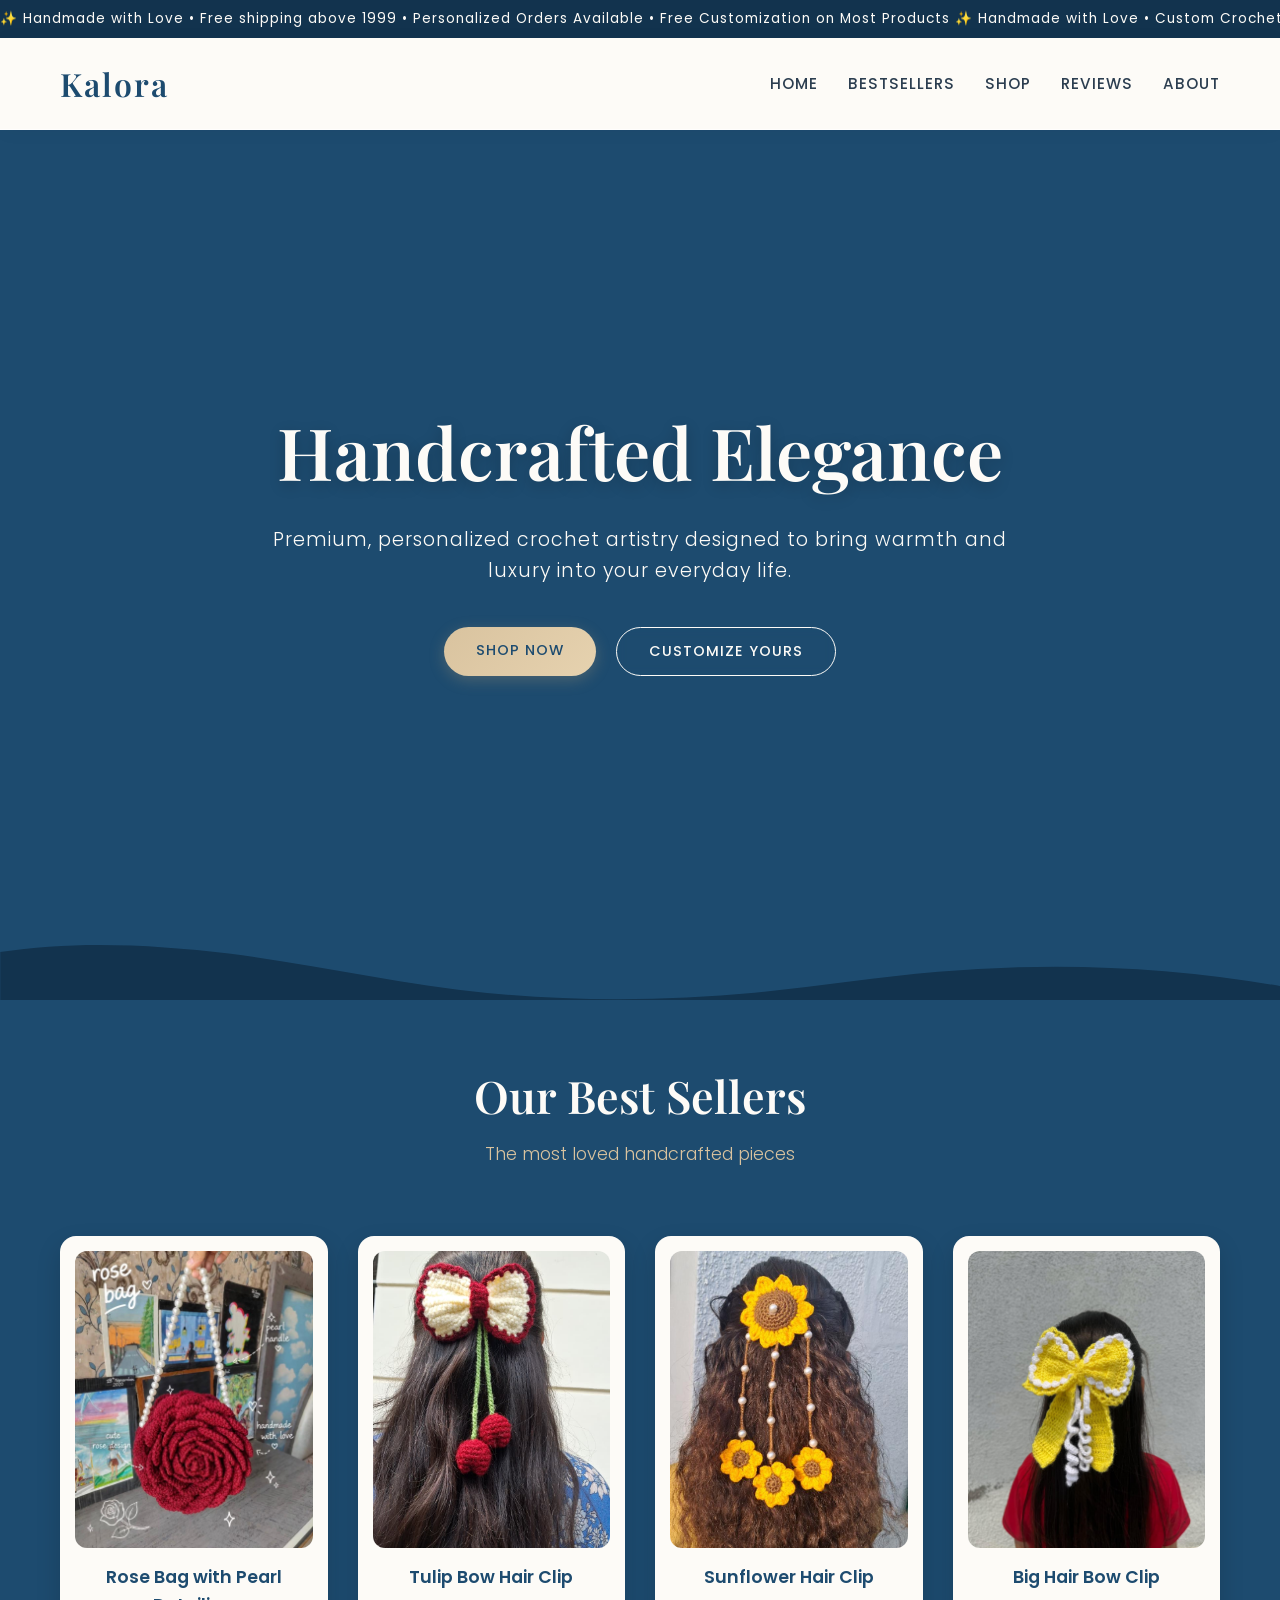
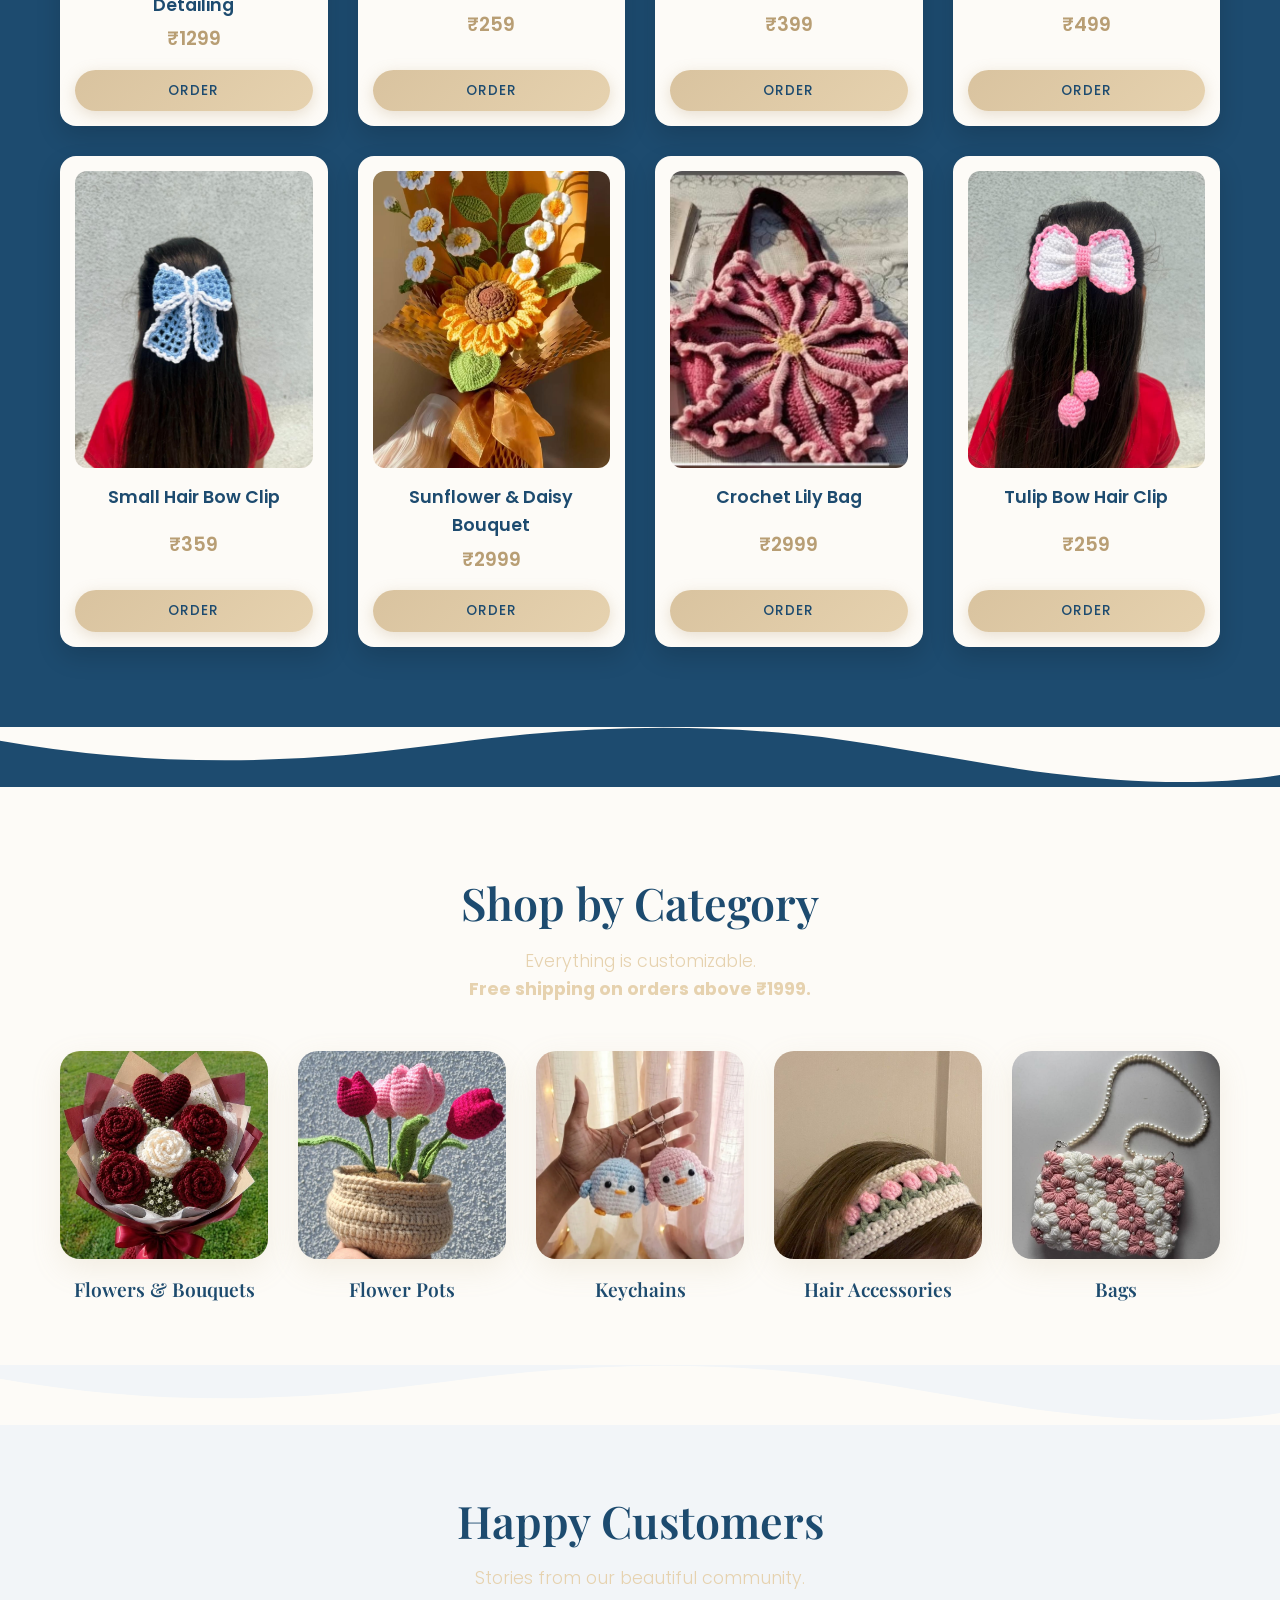
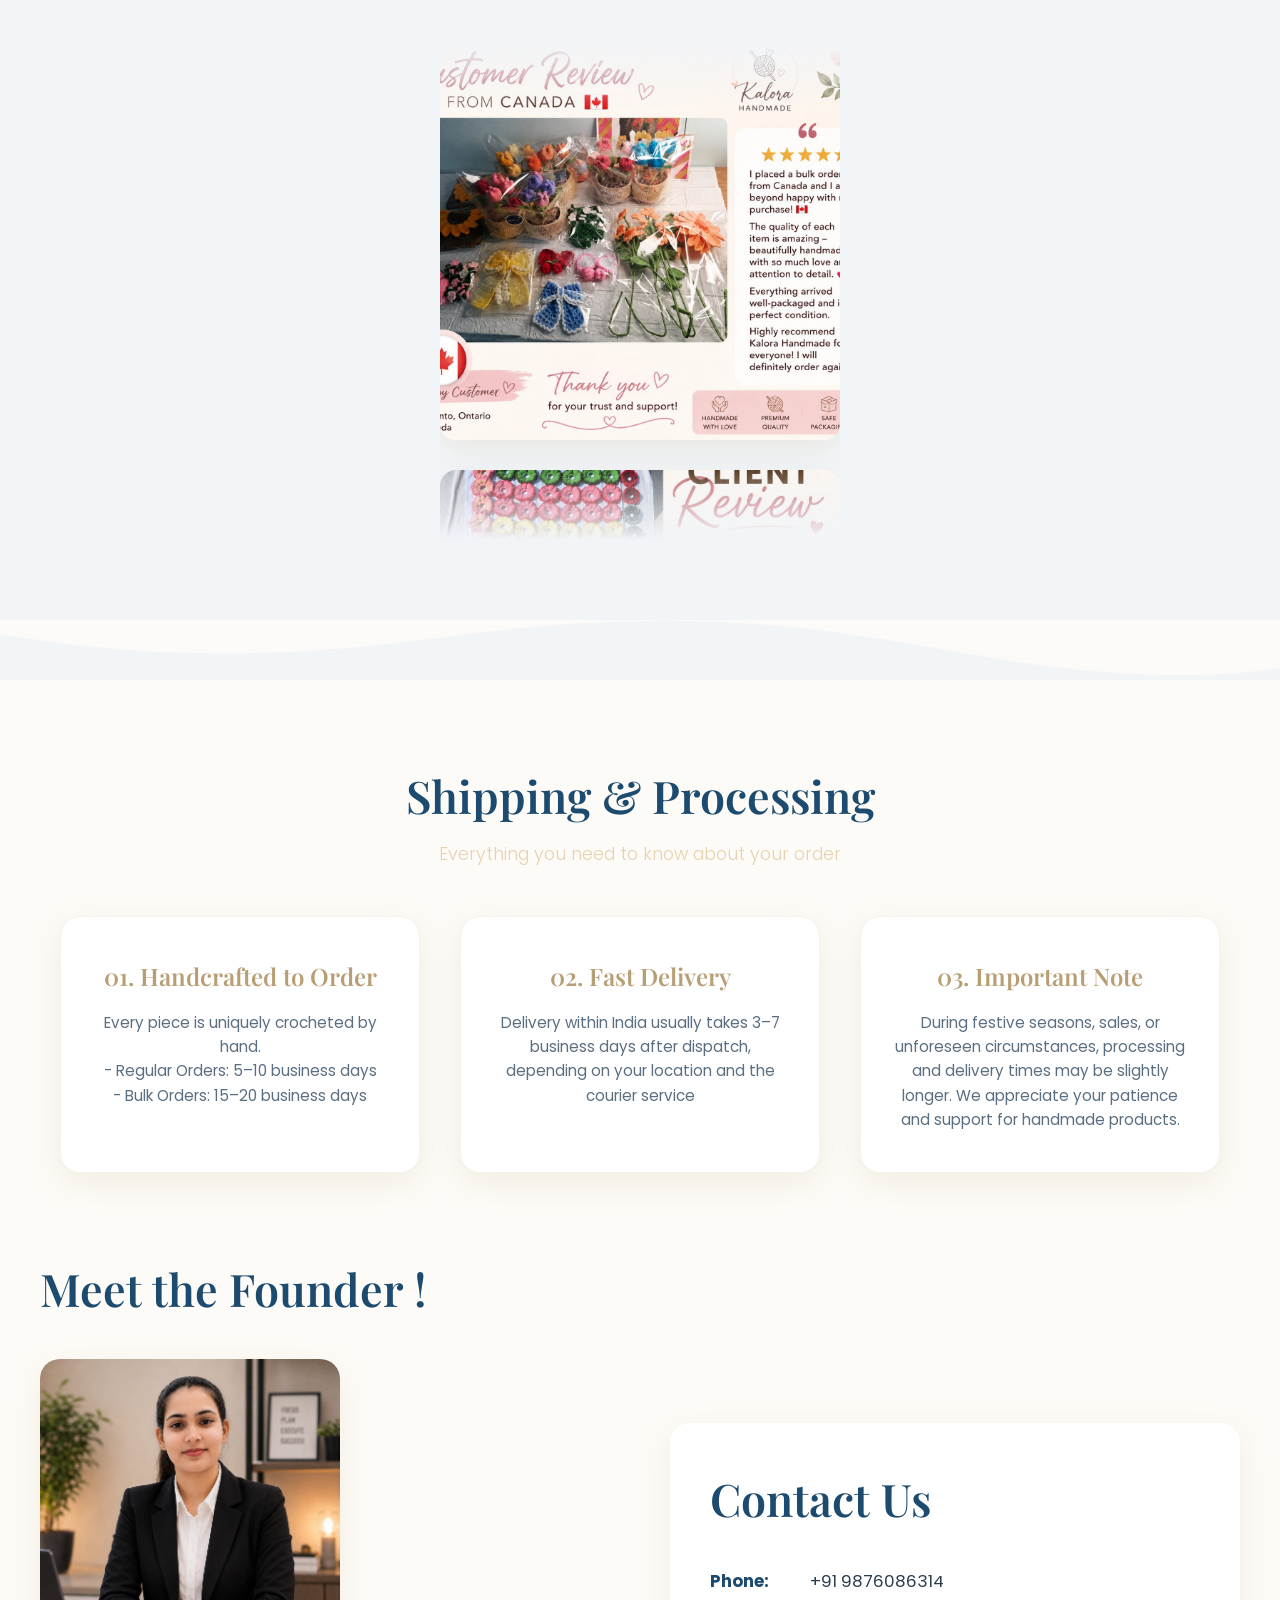
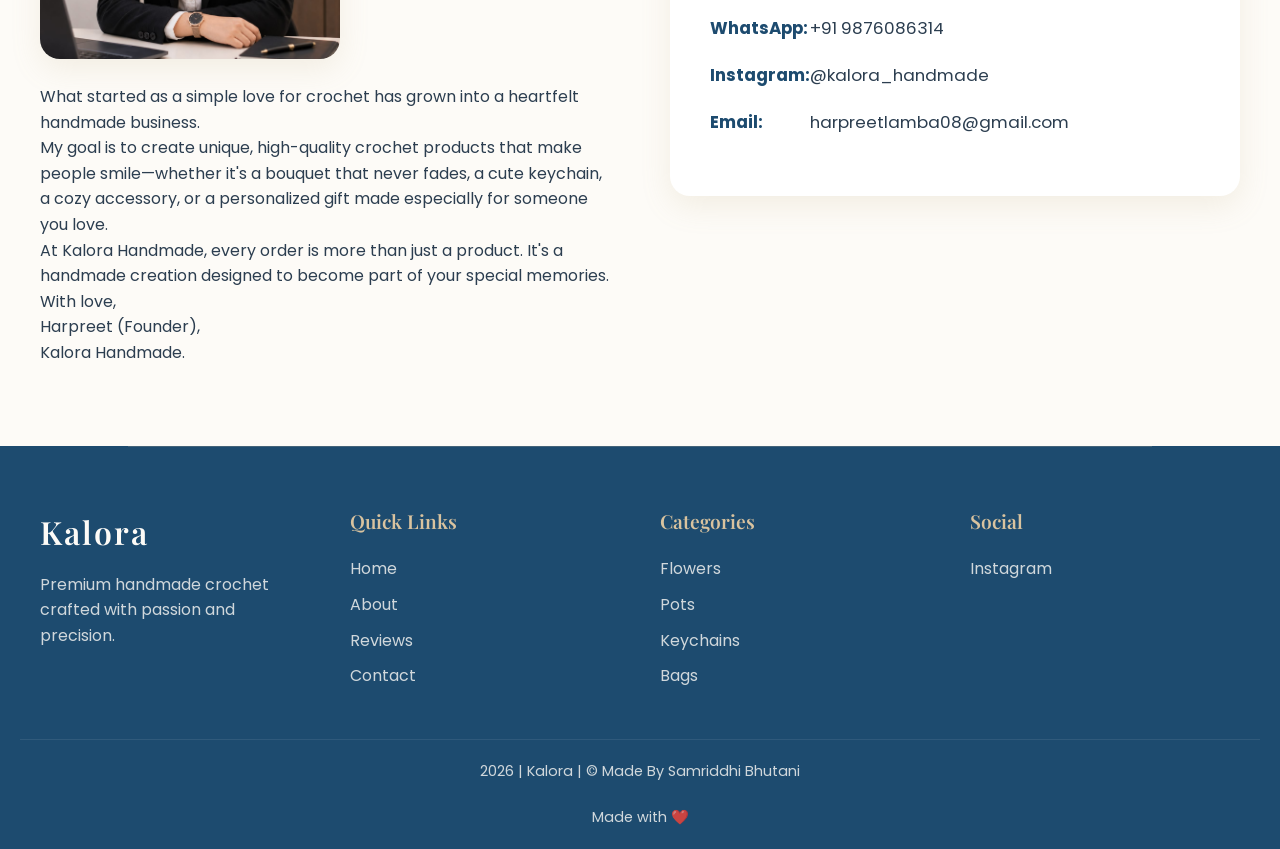
==== commit d549fd14: "Update index.html" ====
--- a/index.html
+++ b/index.html
@@ -15,7 +15,7 @@
     <!-- Marquee -->
     <div class="announcement-bar">
         <div class="marquee-content">
-            ✨ Handmade with Love • Free shipping above 999 • Personalized Orders Available • Free Customization on Most Products ✨ Handmade with Love • Custom Crochet Gifts • Personalized Orders Available • Free Customization on Most Products ✨
+            ✨ Handmade with Love • Free shipping above 1999 • Personalized Orders Available • Free Customization on Most Products ✨ Handmade with Love • Custom Crochet Gifts • Personalized Orders Available • Free Customization on Most Products ✨
         </div>
     </div>
 
@@ -232,7 +232,7 @@
     <section id="collections" class="collections">
         <h2 class="section-title">Shop by Category</h2>
         <p class="section-subtitle">Everything is customizable.<br>
-            <b>Free shipping on orders above ₹999.</b>
+            <b>Free shipping on orders above ₹1999.</b>
         </p>
         
         <div class="collection-grid">
--- a/style.css
+++ b/style.css
@@ -726,3 +726,60 @@
     animation-range: entry 5% cover 25%; 
   }
 }
+
+/* --- CSS-ONLY IMAGE LIGHTBOX (POP-UP) - FOOLPROOF HIDE --- */
+
+.lightbox {
+  position: fixed !important;
+  top: 0 !important;
+  left: 0 !important;
+  width: 100vw !important;
+  height: 100vh !important;
+  background: rgba(29, 75, 111, 0.9) !important;
+  backdrop-filter: blur(10px) !important;
+  -webkit-backdrop-filter: blur(10px) !important;
+  z-index: 99999 !important;
+  display: flex !important;
+  justify-content: center !important;
+  align-items: center !important;
+  
+  /* Strictly hide it from the website */
+  opacity: 0 !important;
+  visibility: hidden !important;
+  pointer-events: none !important; 
+  
+  transition: all 0.4s cubic-bezier(0.25, 0.8, 0.25, 1) !important;
+  cursor: zoom-out !important;
+}
+
+/* Only show when the image is clicked (URL matches the ID) */
+.lightbox:target {
+  opacity: 1 !important;
+  visibility: visible !important;
+  pointer-events: auto !important;
+}
+
+/* The enlarged image styling */
+.lightbox img {
+  max-width: 90vw !important;
+  max-height: 85vh !important;
+  object-fit: contain !important;
+  border-radius: 12px !important;
+  box-shadow: 0 25px 60px rgba(0,0,0,0.5) !important;
+  transform: scale(0.9) !important;
+  transition: transform 0.4s ease !important;
+}
+
+.lightbox:target img {
+  transform: scale(1) !important;
+}
+
+.lightbox-close {
+  position: absolute !important;
+  top: 30px !important;
+  right: 40px !important;
+  color: #fff !important;
+  font-size: 3.5rem !important;
+  font-weight: 300 !important;
+  text-decoration: none !important;
+}
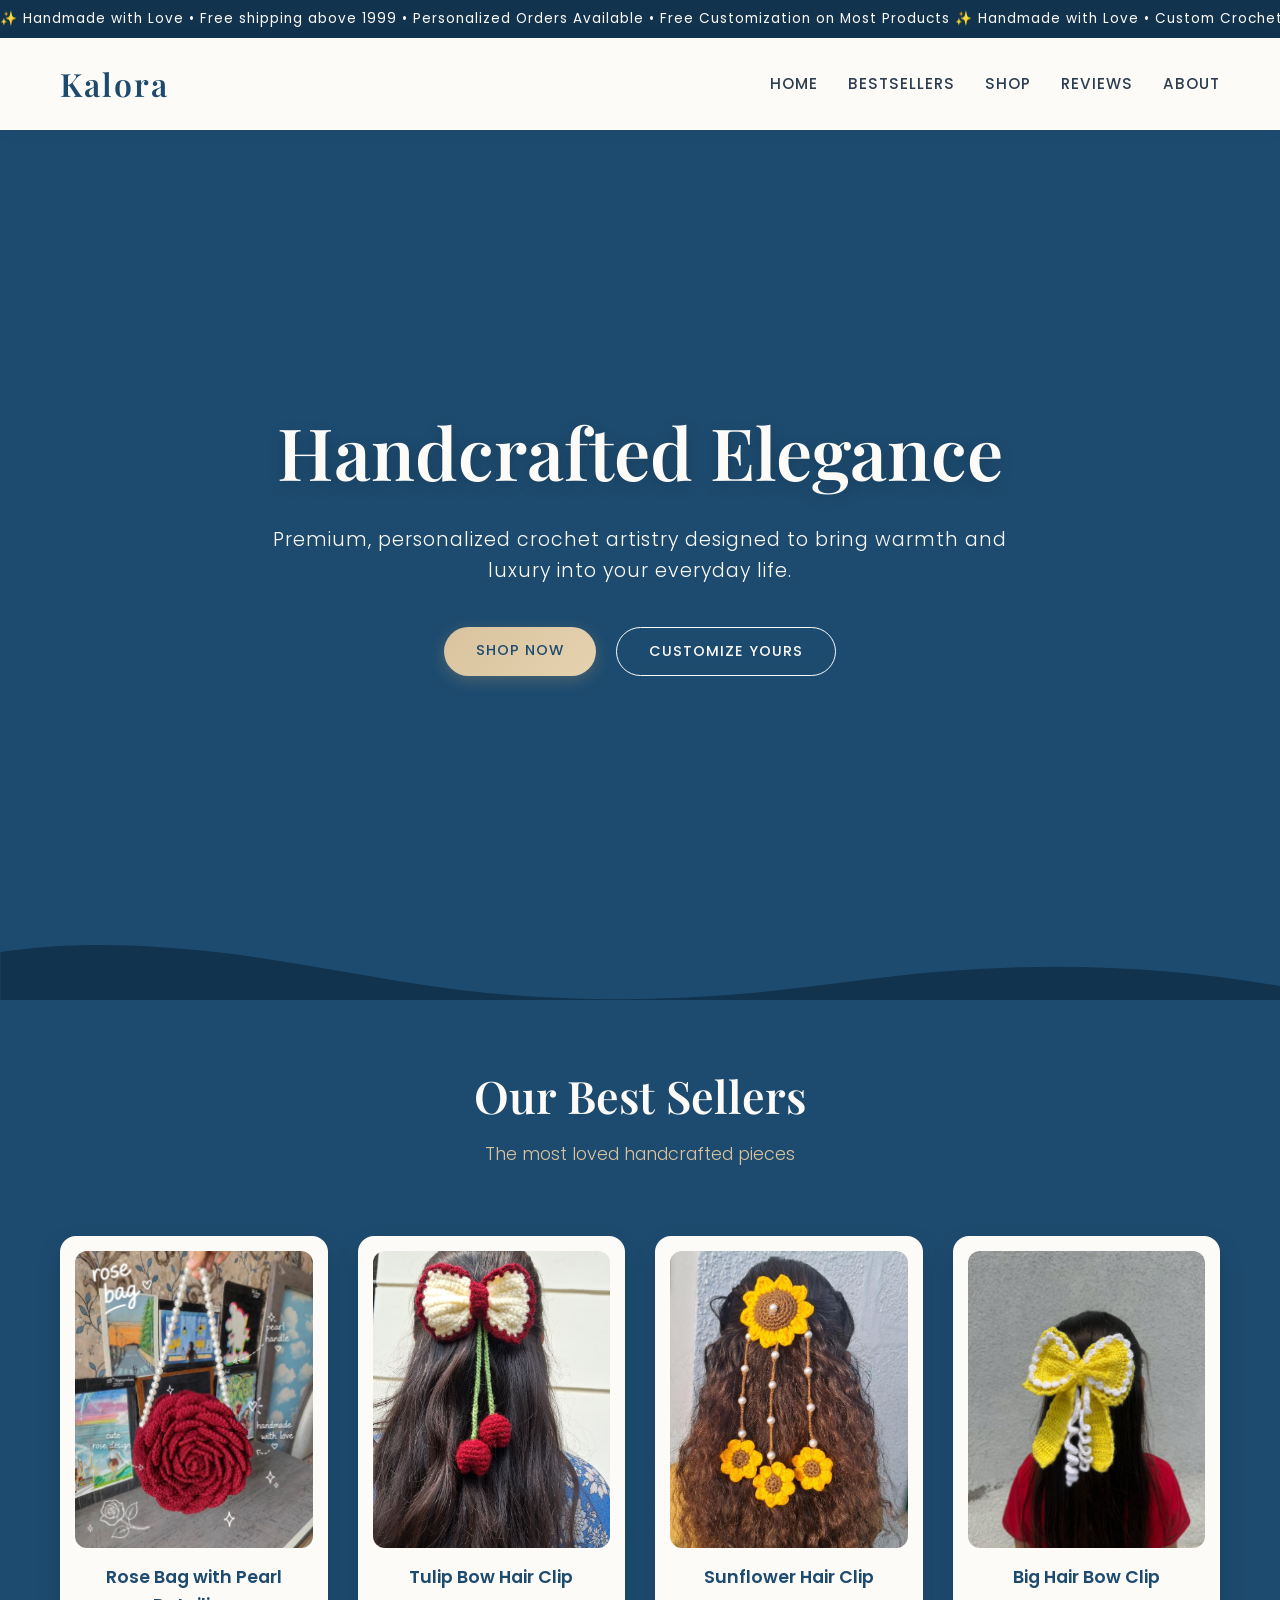
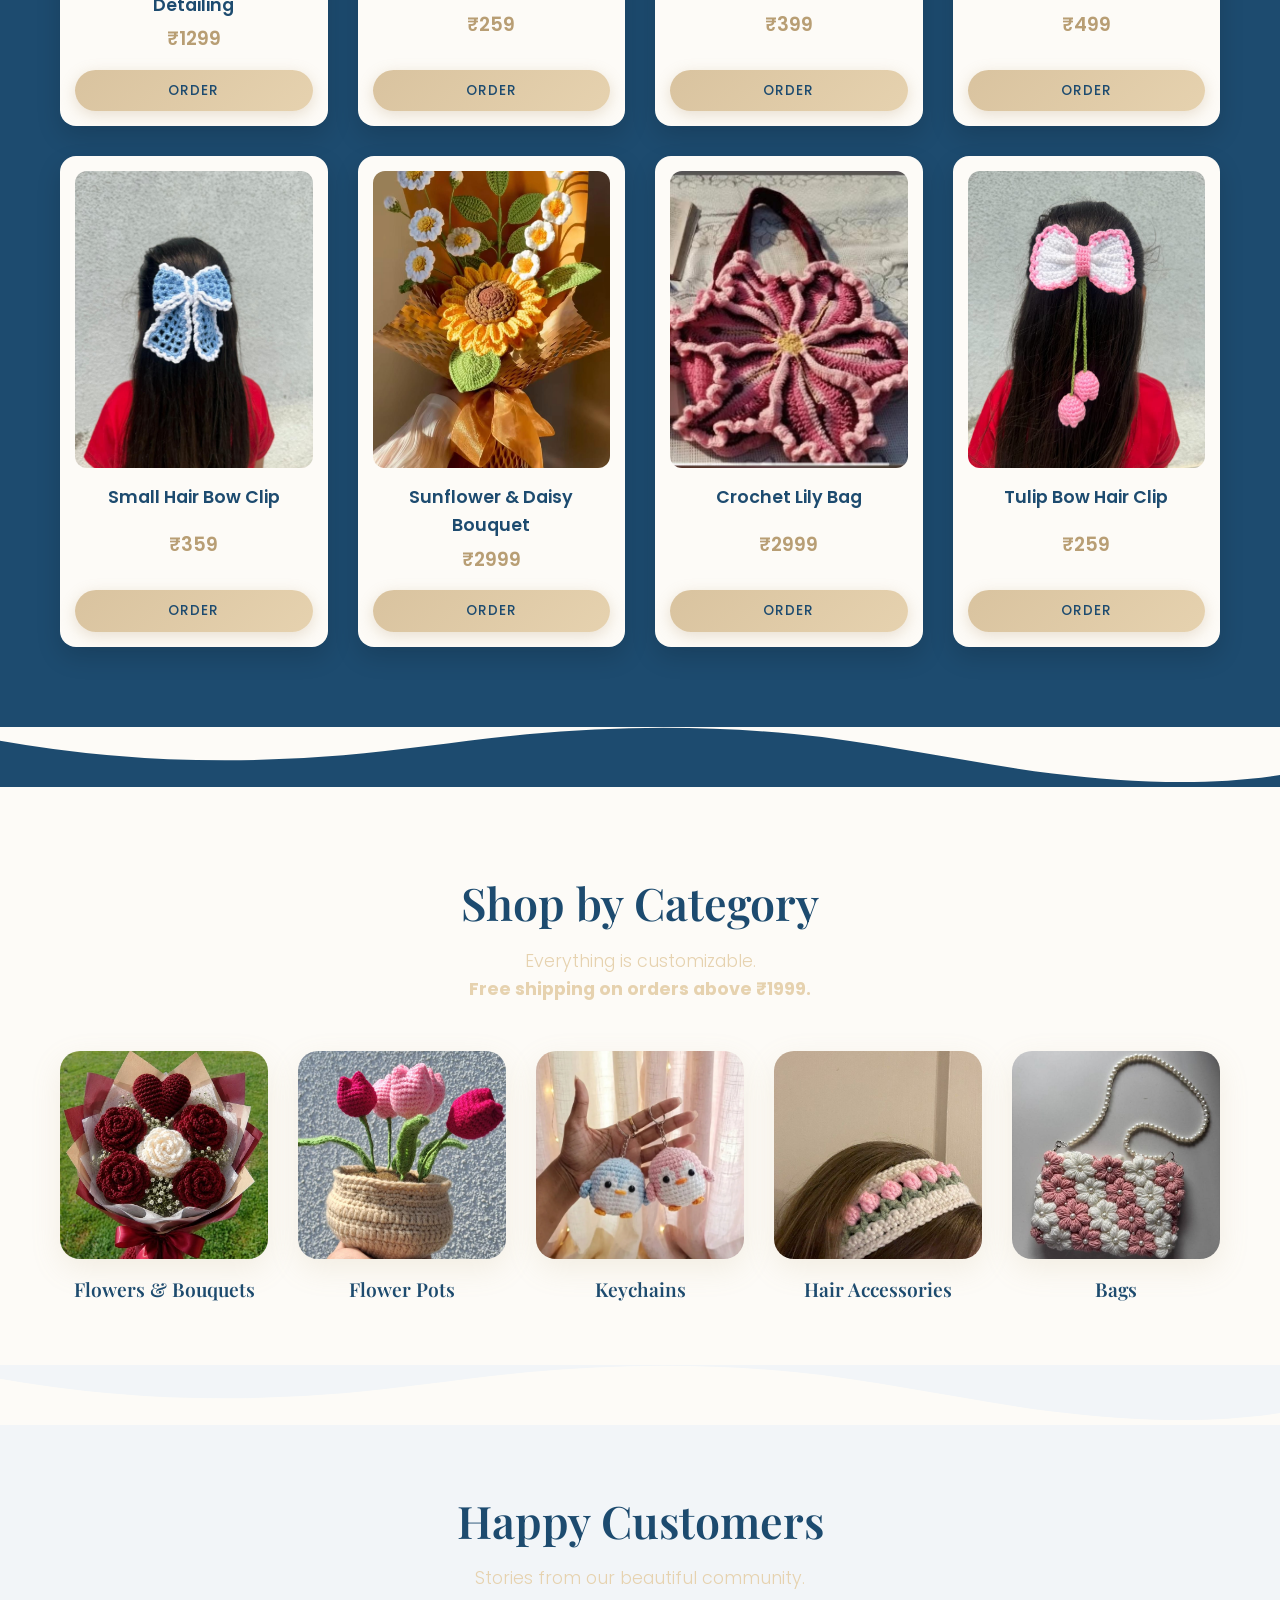
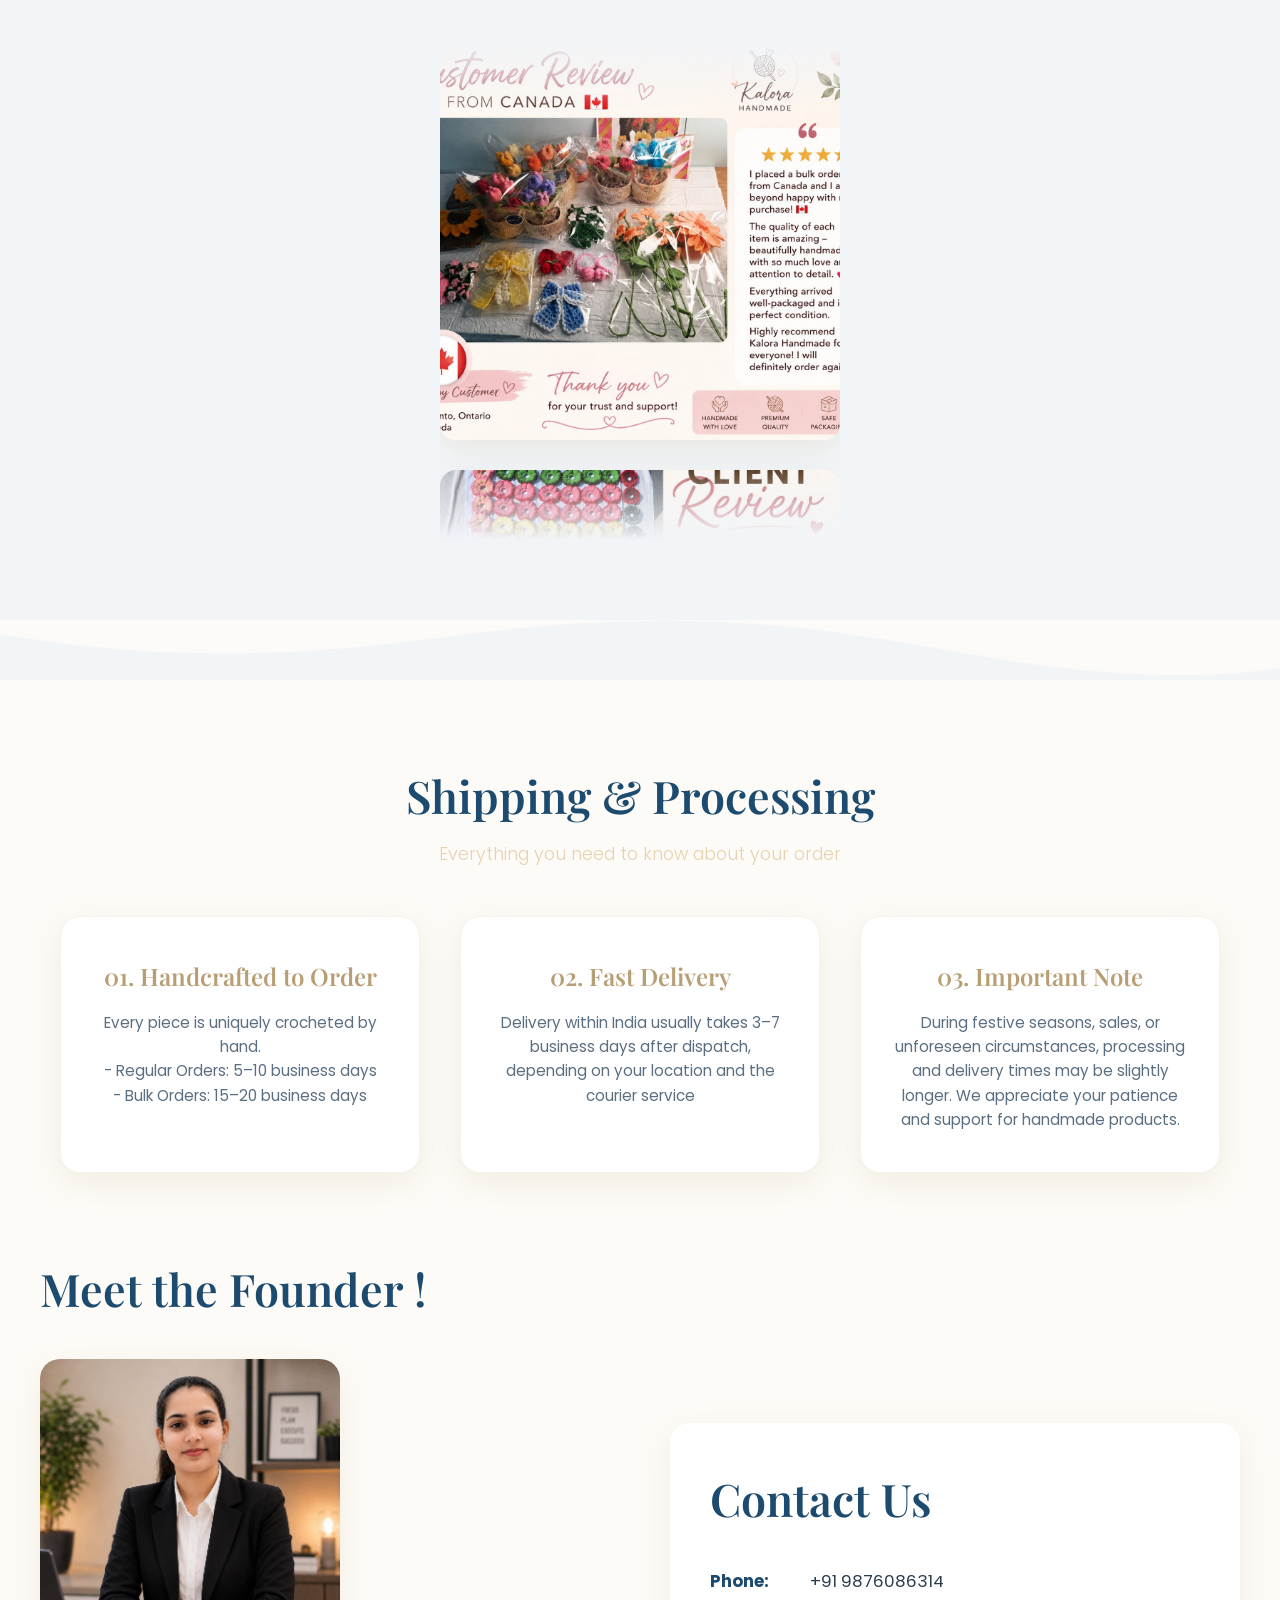
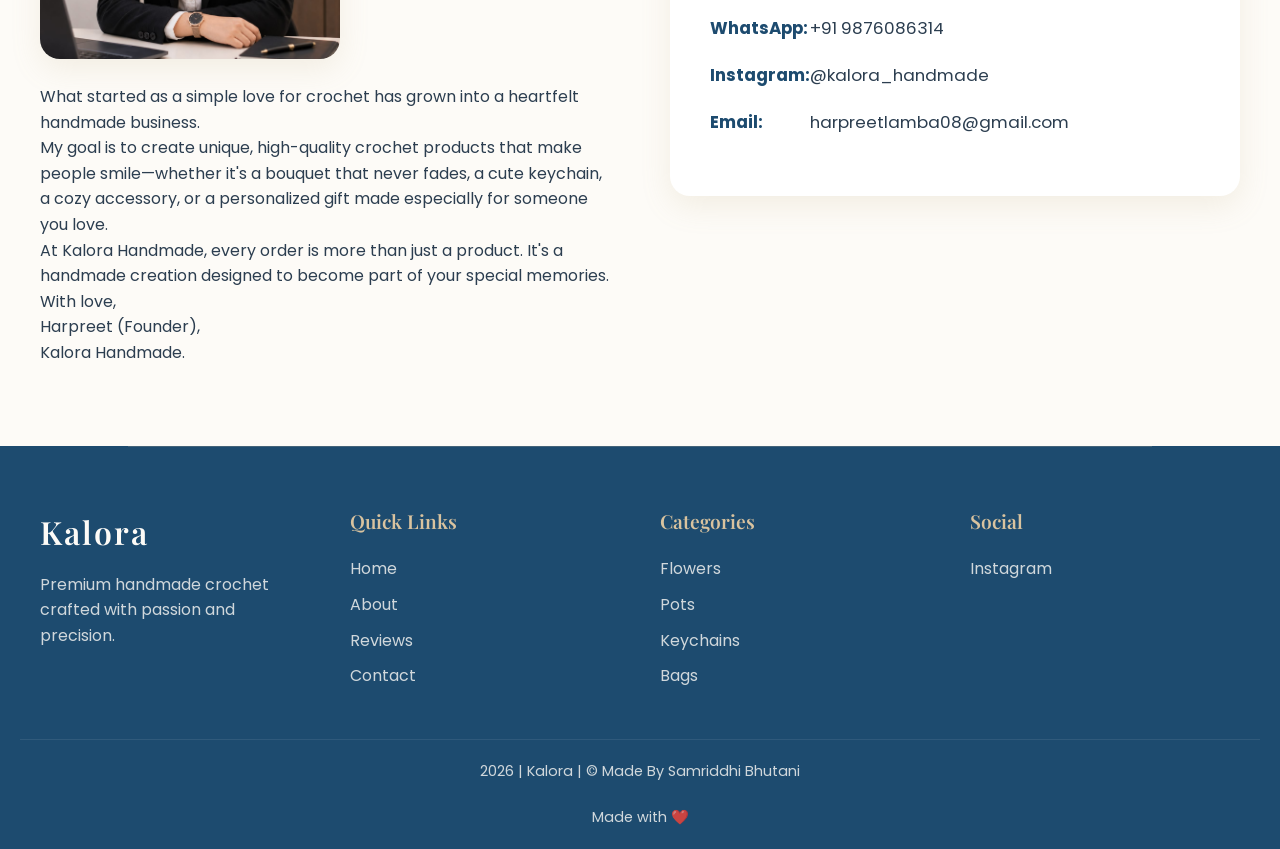
==== commit c8b3cc84: "Update index.html" ====
--- a/index.html
+++ b/index.html
@@ -36,17 +36,16 @@
     <!-- Hero Section -->
     <section class="hero">
         <div class="carousel">
-            <div class="slide"><img src="rosestick.jpeg" alt="Handmade Crochet 1"></div>
-            <div class="slide"><img src="turtlekey.jpeg" alt="Handmade Crochet 2"></div>
-            <div class="slide"><img src="purse.jpeg" alt="Handmade Crochet 3"></div>
-            <div class="slide"><img src="sunflowerdaisyboquet.jpeg" alt="Handmade Crochet 4"></div>
-            <div class="slide"><img src="gajra.jpeg" alt="Handmade Crochet 5"></div>
-            <div class="slide"><img src="bandana.jpeg" alt="Handmade Crochet 6"></div>
-            <div class="slide"><img src="show.jpeg" alt="Handmade Crochet 2"></div>
-            <div class="slide"><img src="show2.jpeg" alt="Handmade Crochet 3"></div>
-            <div class="slide"><img src="show3.jpeg" alt="Handmade Crochet 4"></div>
-            <div class="slide"><img src="show4.jpeg" alt="Handmade Crochet 5"></div>
-            <div class="slide"><img src="show5.jpeg" alt="Handmade Crochet 6"></div>
+            <div class="slide"><img src="show.jpeg" alt="Handmade Crochet 1"></div>
+            <div class="slide"><img src="show2.jpeg" alt="Handmade Crochet 2"></div>
+            <div class="slide"><img src="show3.jpeg" alt="Handmade Crochet 3"></div>
+            <div class="slide"><img src="show4.jpeg" alt="Handmade Crochet 4"></div>
+            <div class="slide"><img src="rosestick.jpeg" alt="Handmade Crochet 6"></div>
+            <div class="slide"><img src="turtlekey.jpeg" alt="Handmade Crochet 7"></div>
+            <div class="slide"><img src="purse.jpeg" alt="Handmade Crochet 8"></div>
+            <div class="slide"><img src="sunflowerdaisyboquet.jpeg" alt="Handmade Crochet 9"></div>
+            <div class="slide"><img src="gajra.jpeg" alt="Handmade Crochet 10"></div>
+            <div class="slide"><img src="bandana.jpeg" alt="Handmade Crochet 11"></div>
             
         </div>
         <div class="hero-content">
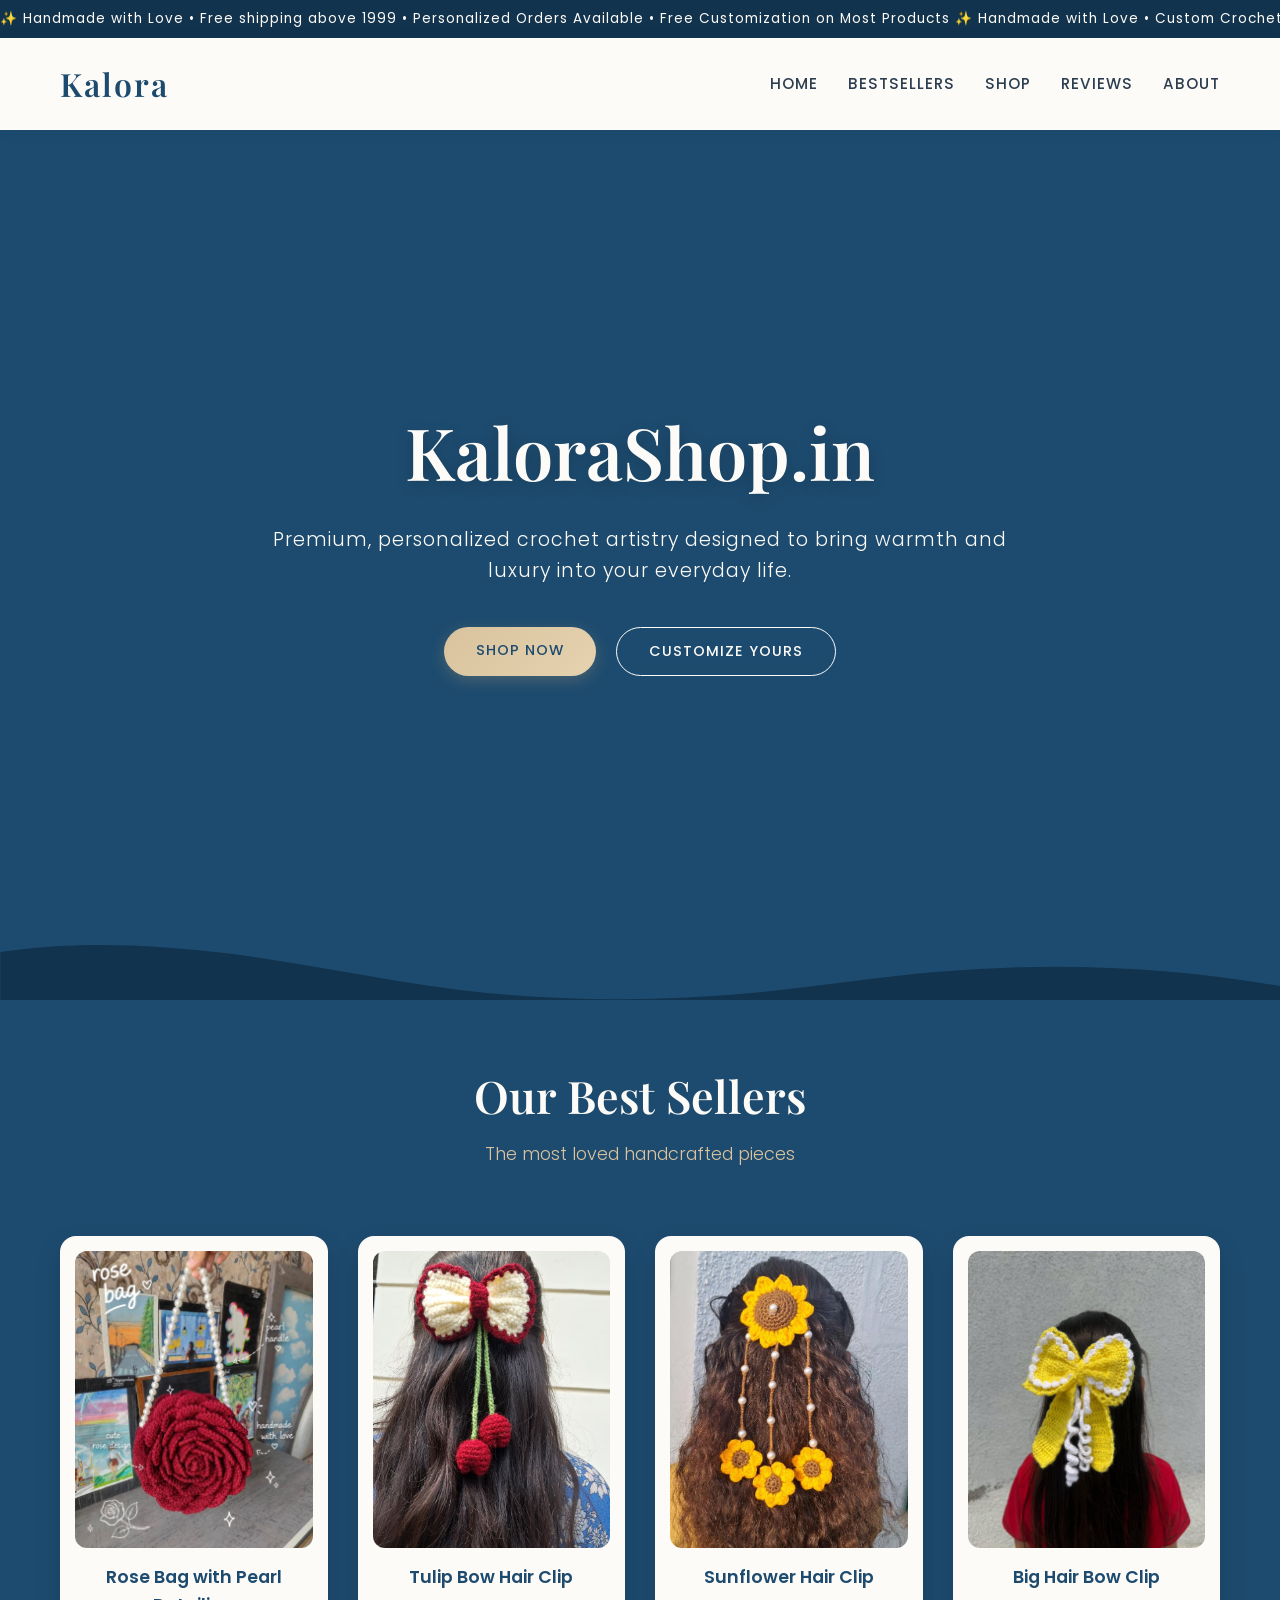
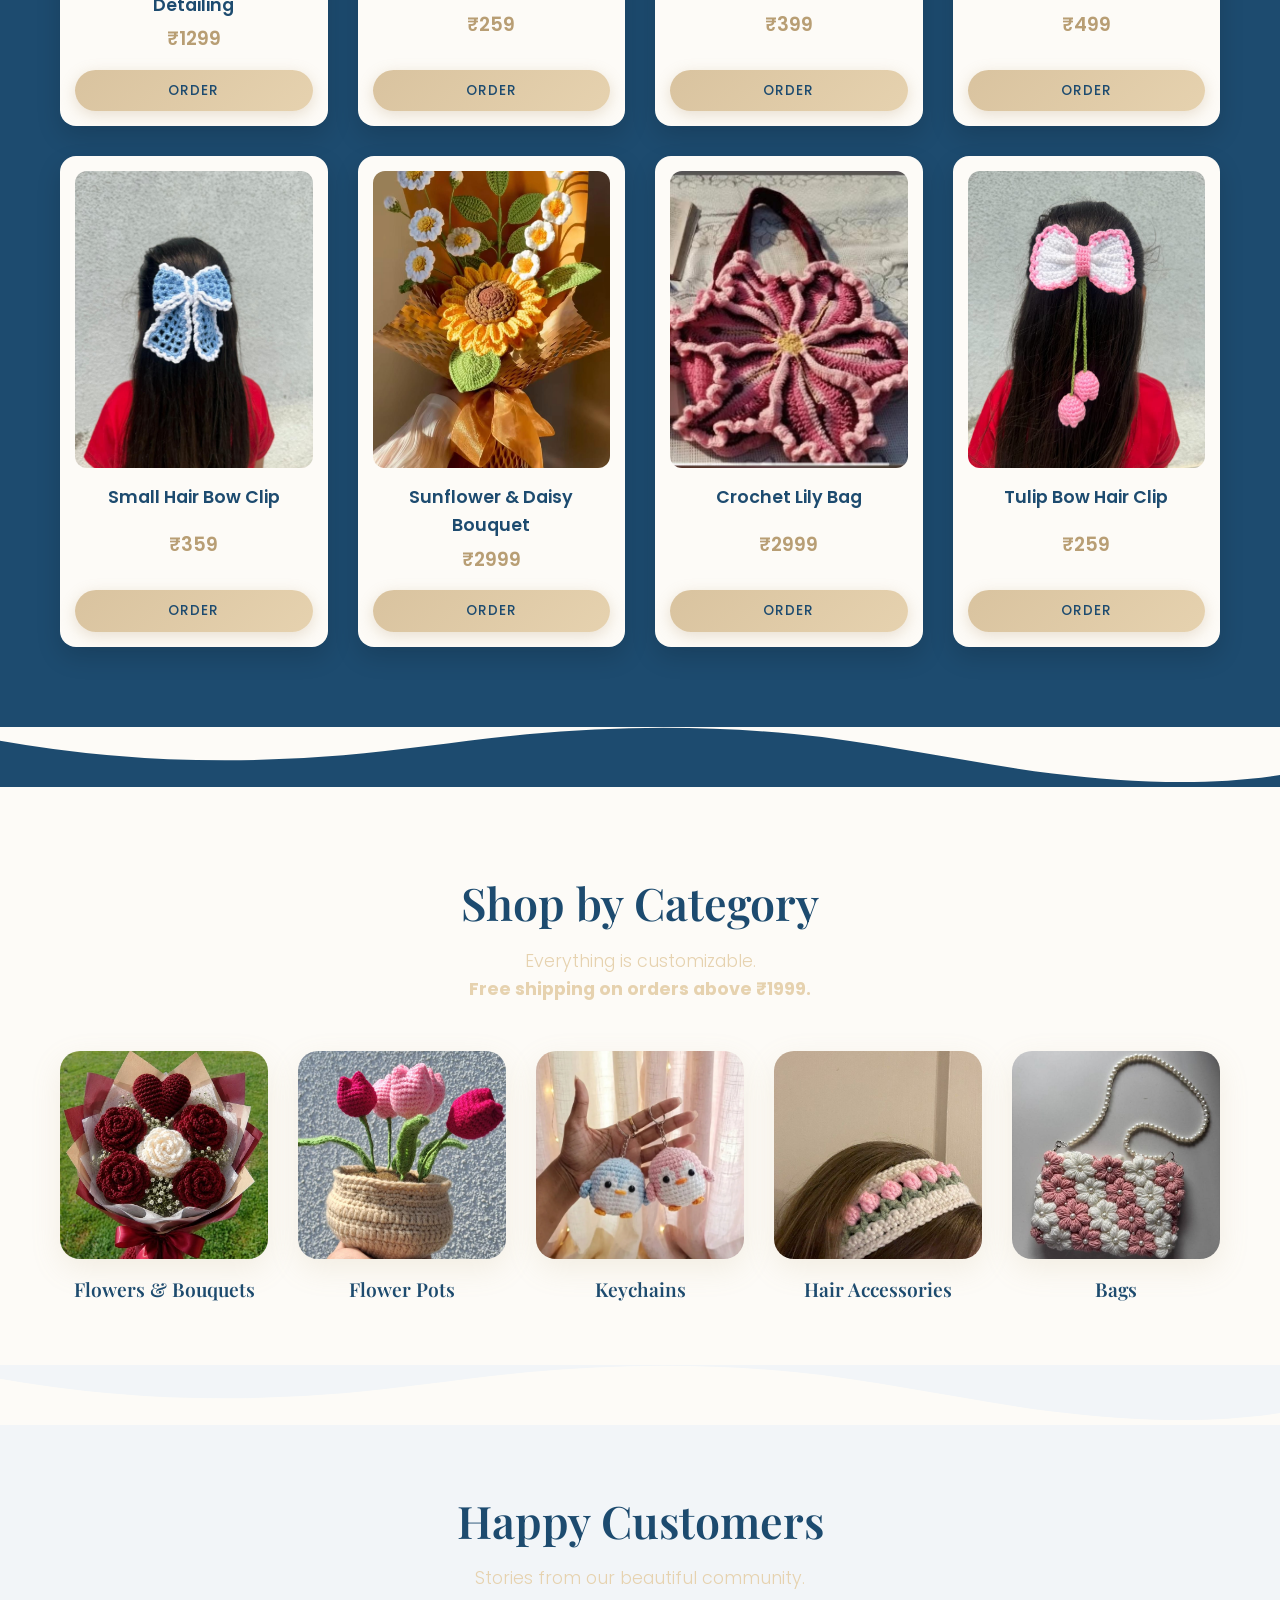
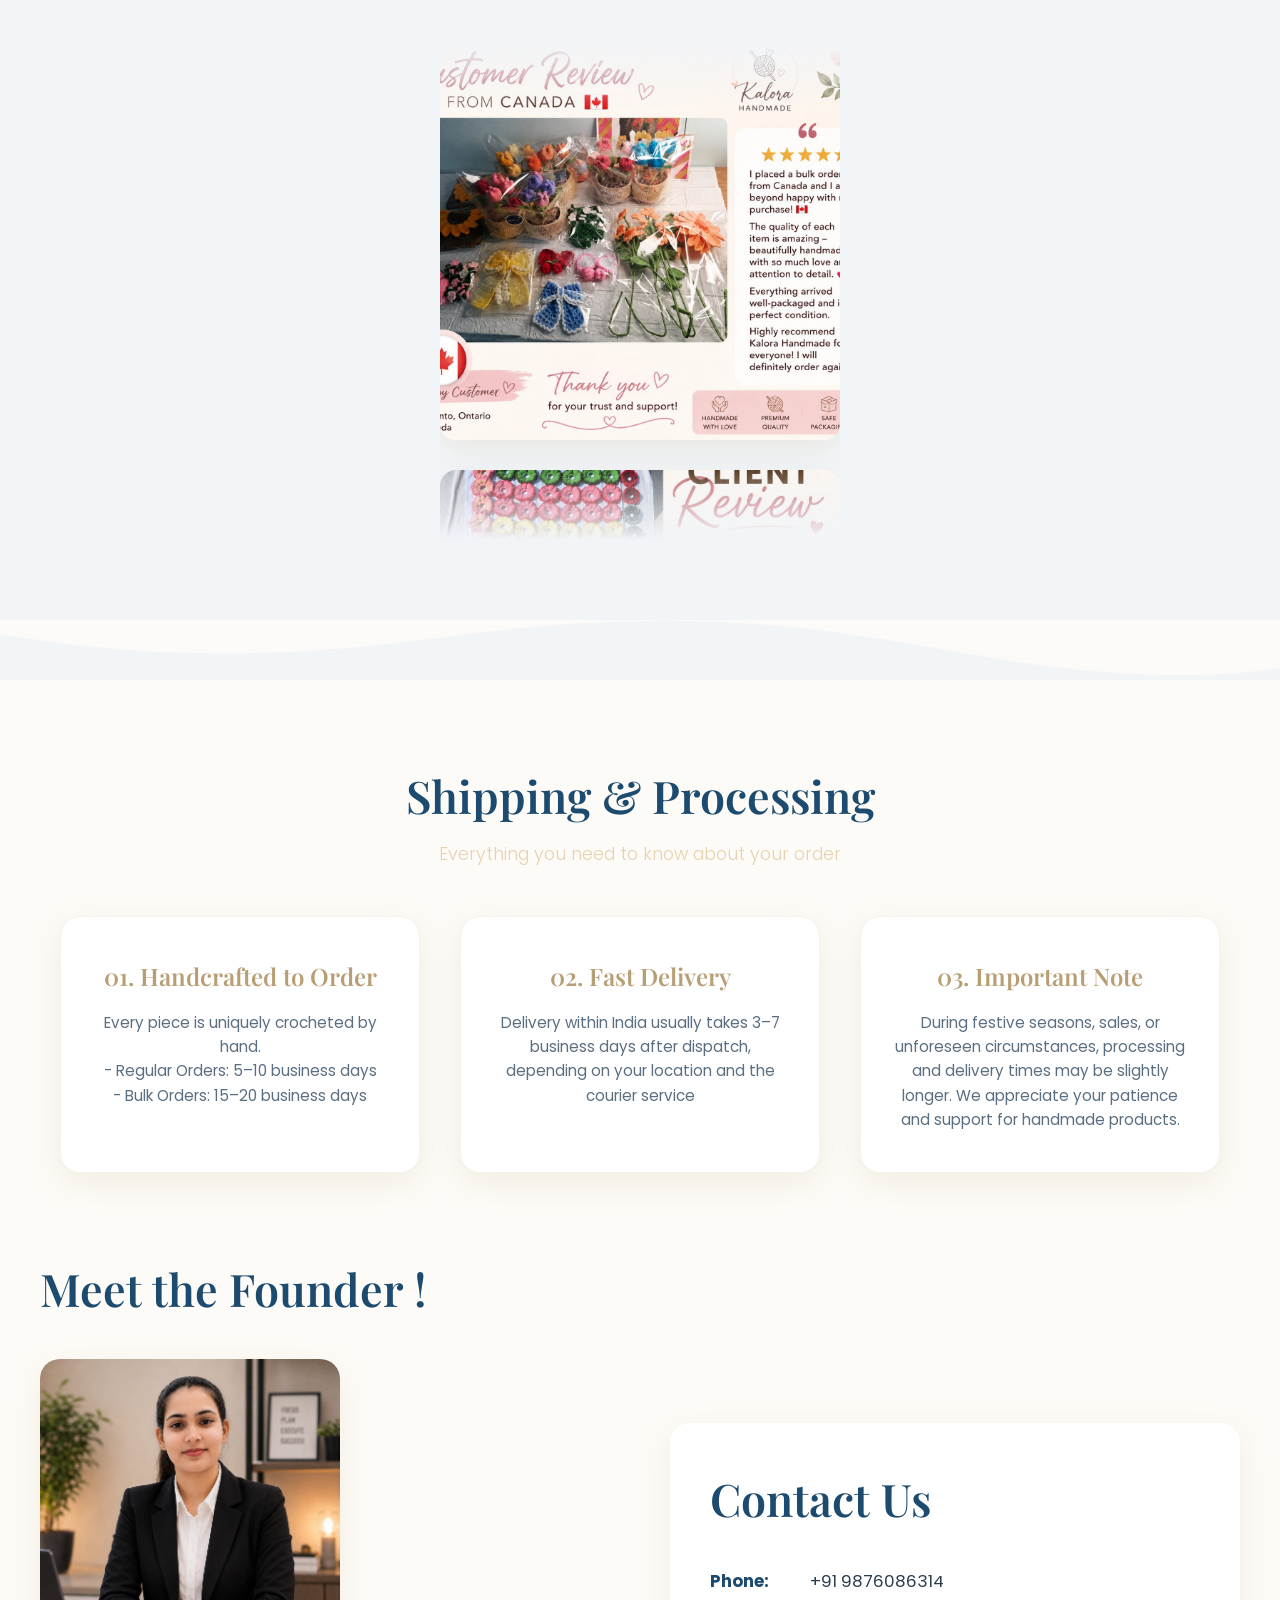
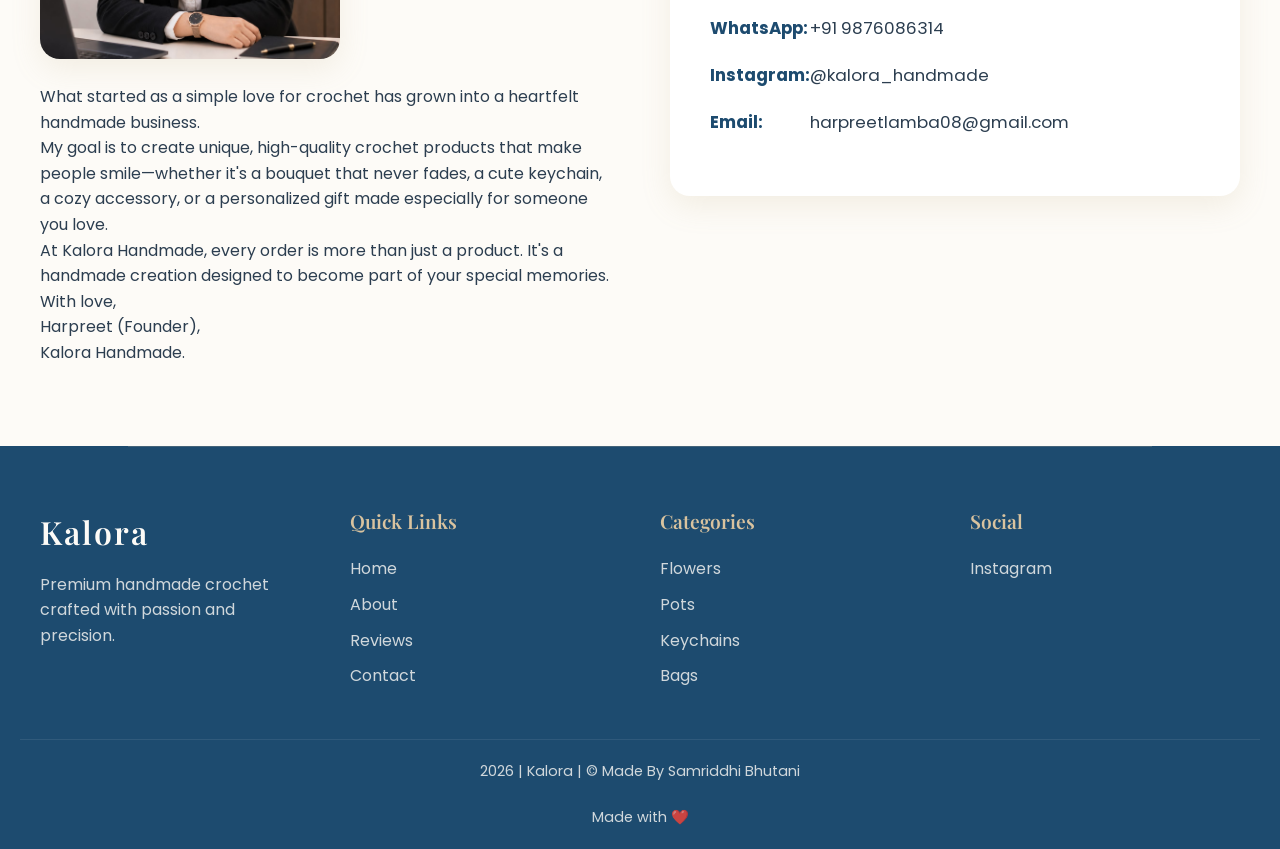
==== commit ebd89e98: "Update header text from 'Handcrafted Elegance' to 'KaloraShop.in'" ====
--- a/index.html
+++ b/index.html
@@ -49,7 +49,7 @@
             
         </div>
         <div class="hero-content">
-            <h1>Handcrafted Elegance</h1>
+            <h1>KaloraShop.in</h1>
             <p>Premium, personalized crochet artistry designed to bring warmth and luxury into your everyday life.</p>
             <div class="hero-buttons">
                 <a href="#collections" class="btn btn-primary">Shop Now</a>
